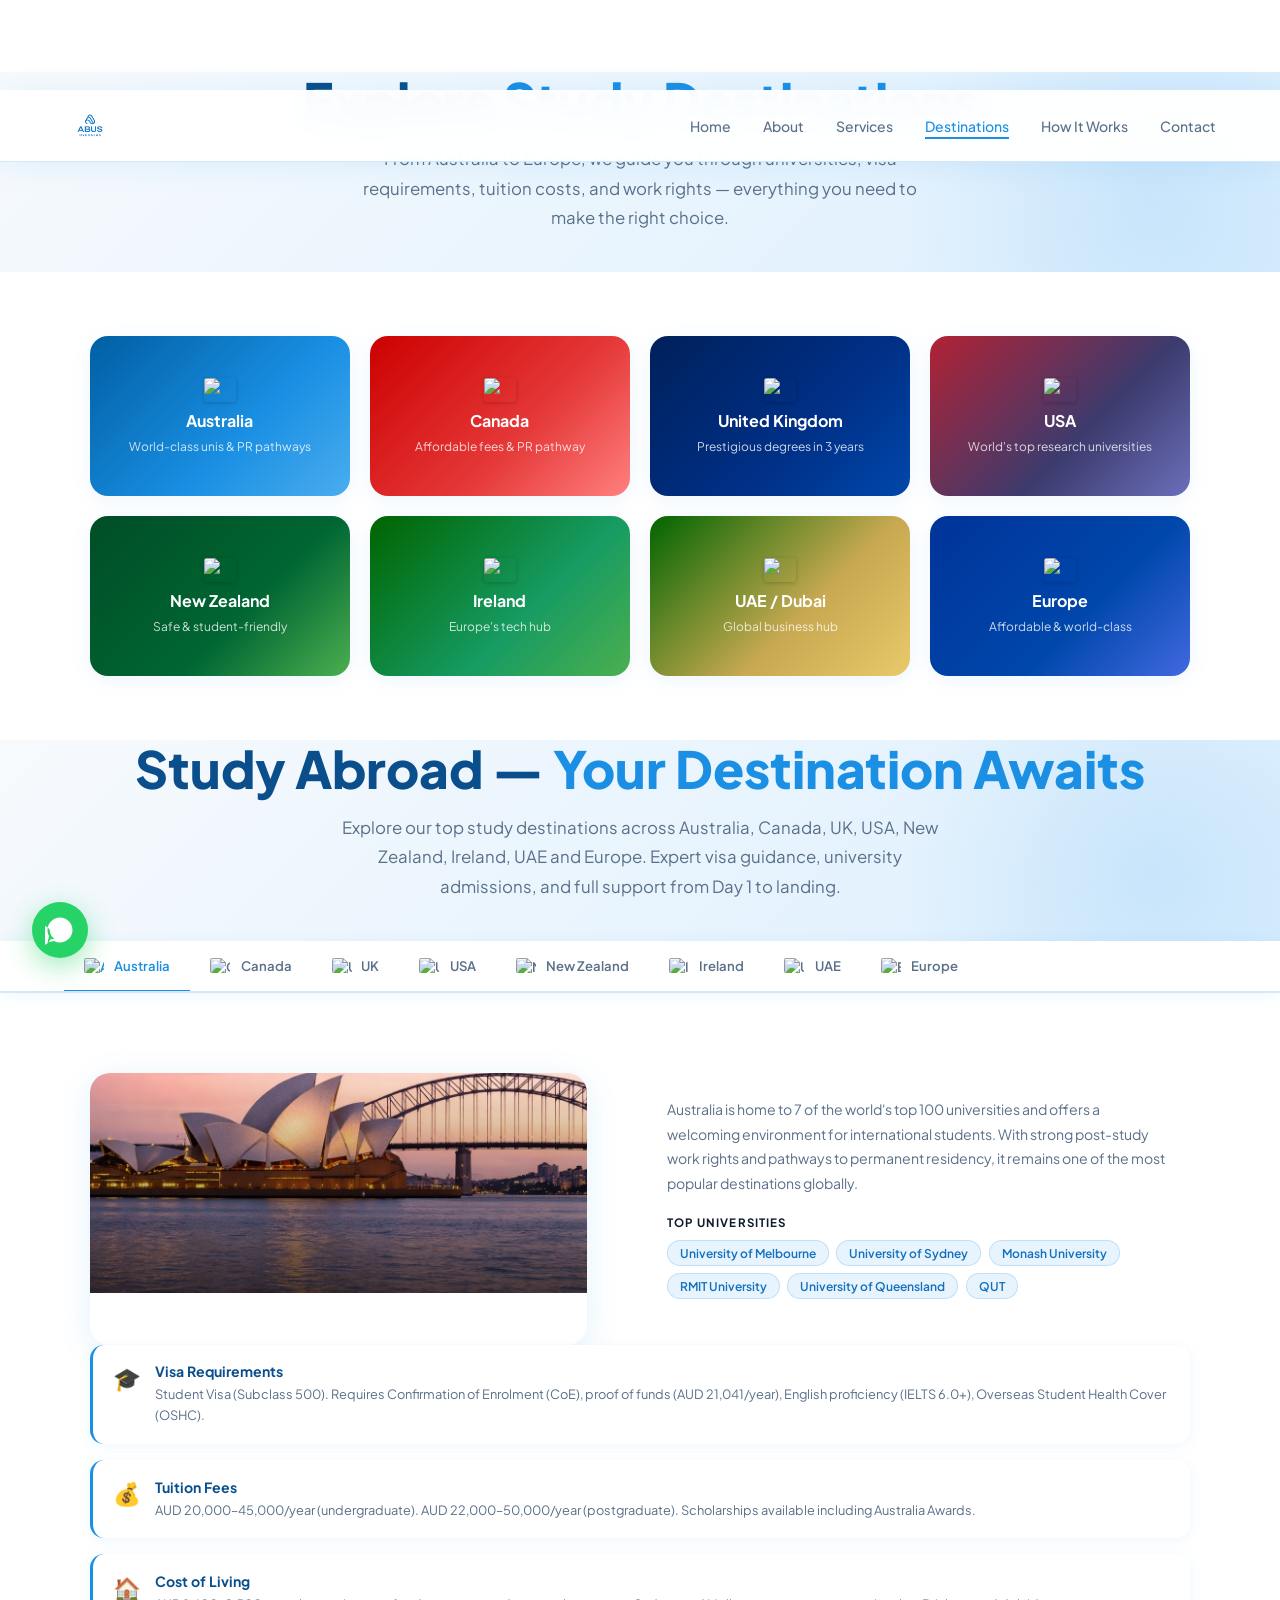
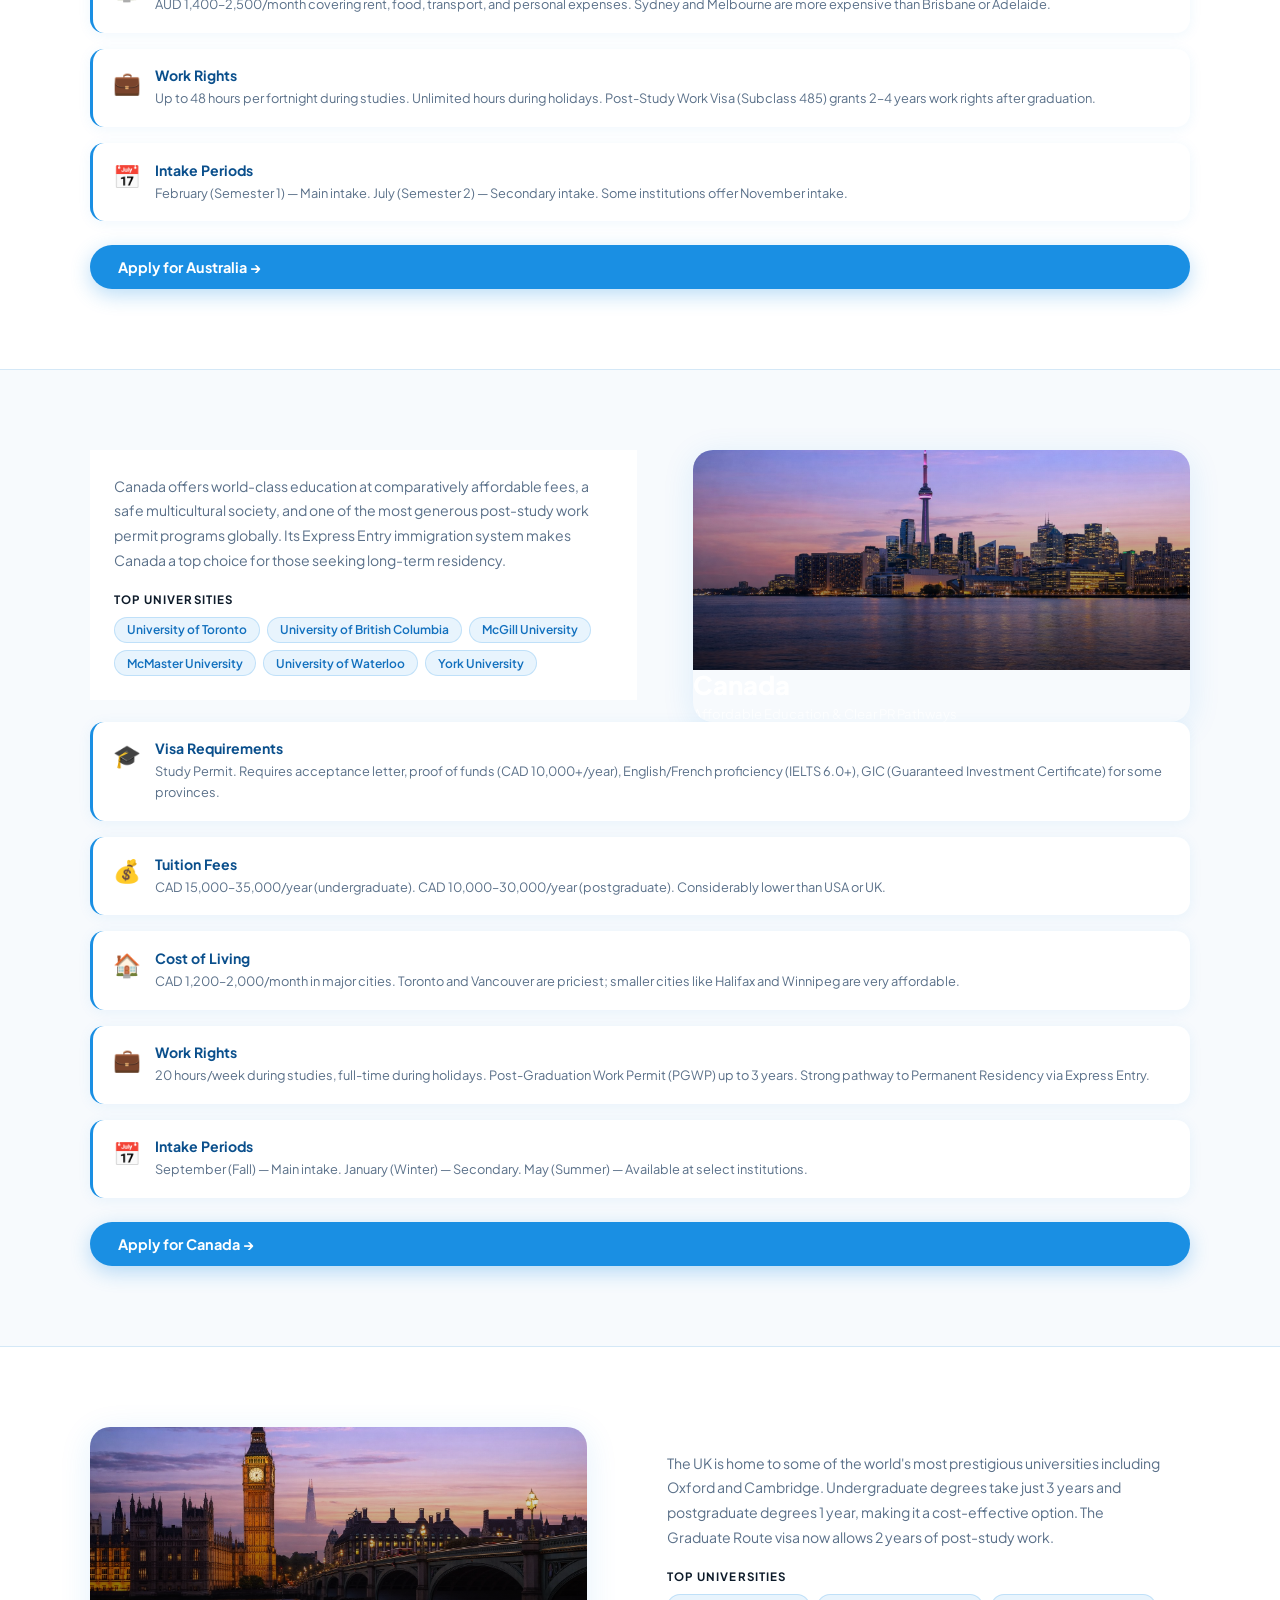
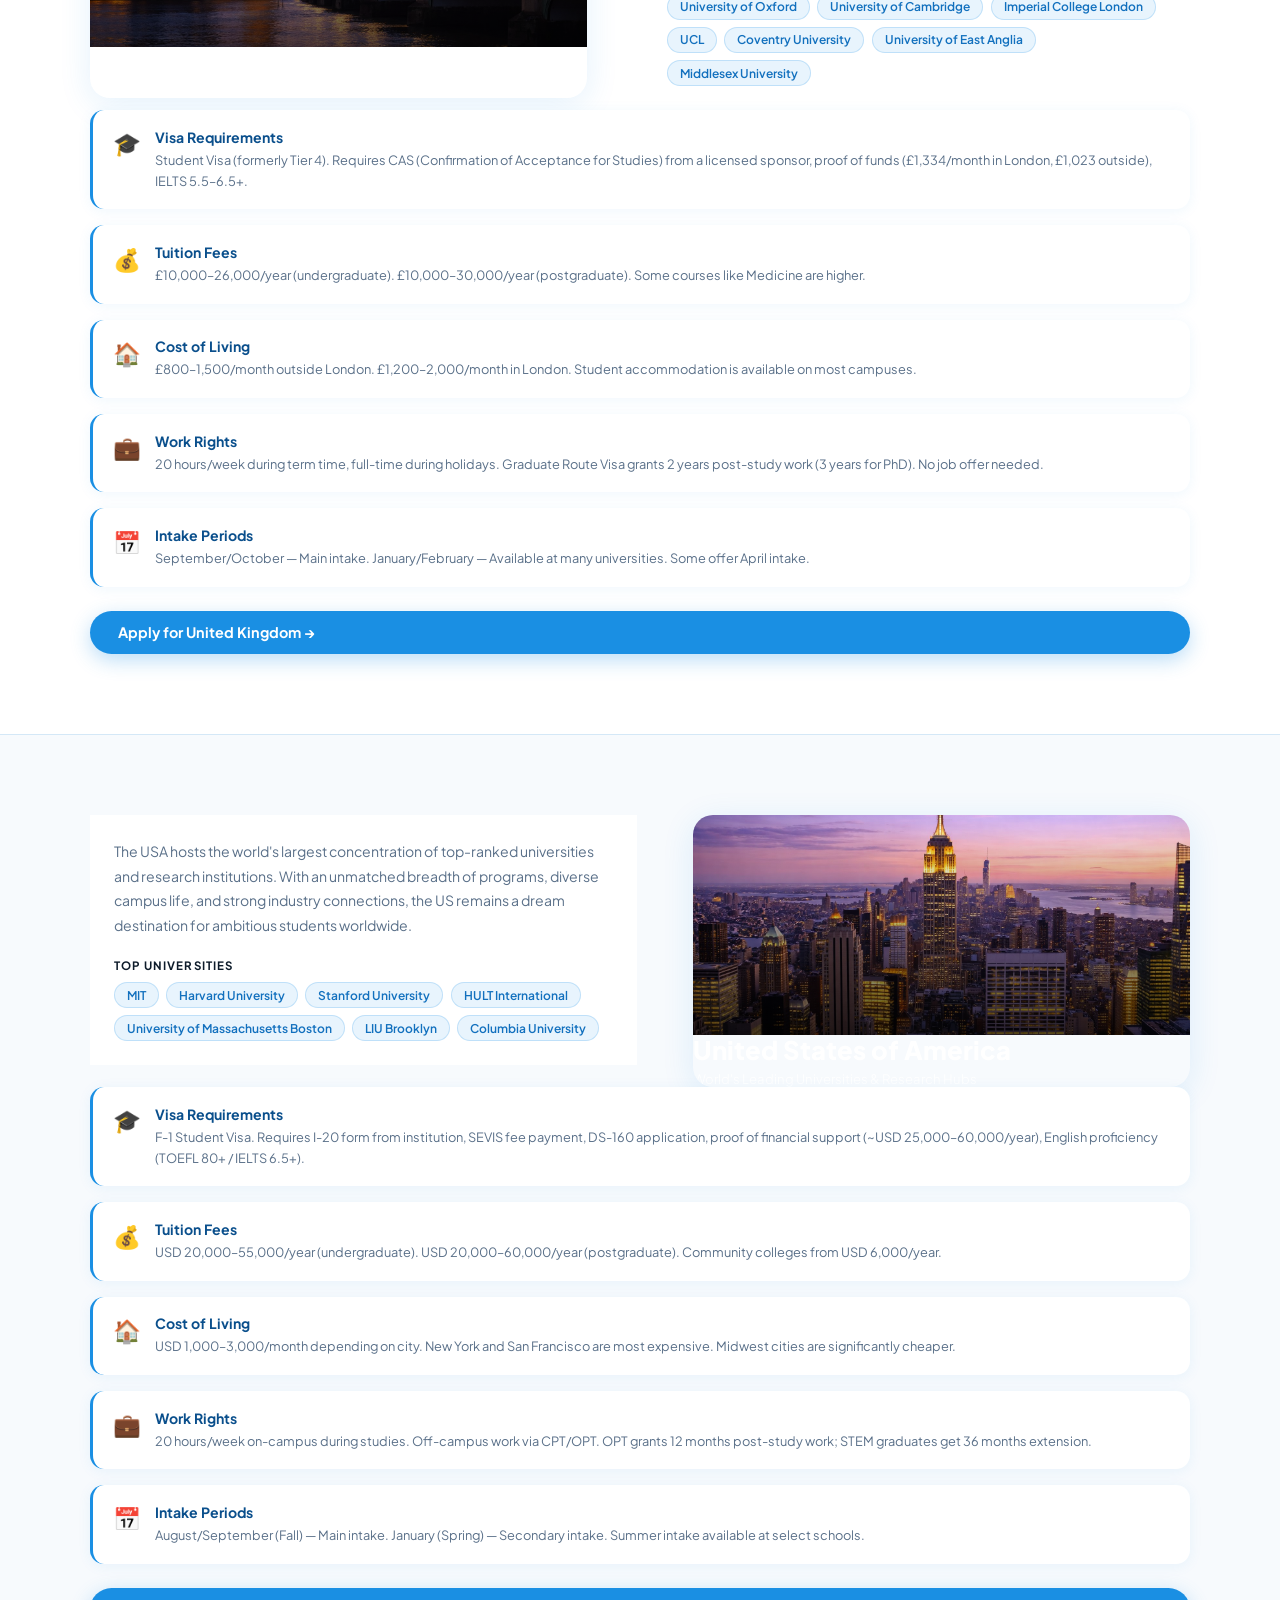
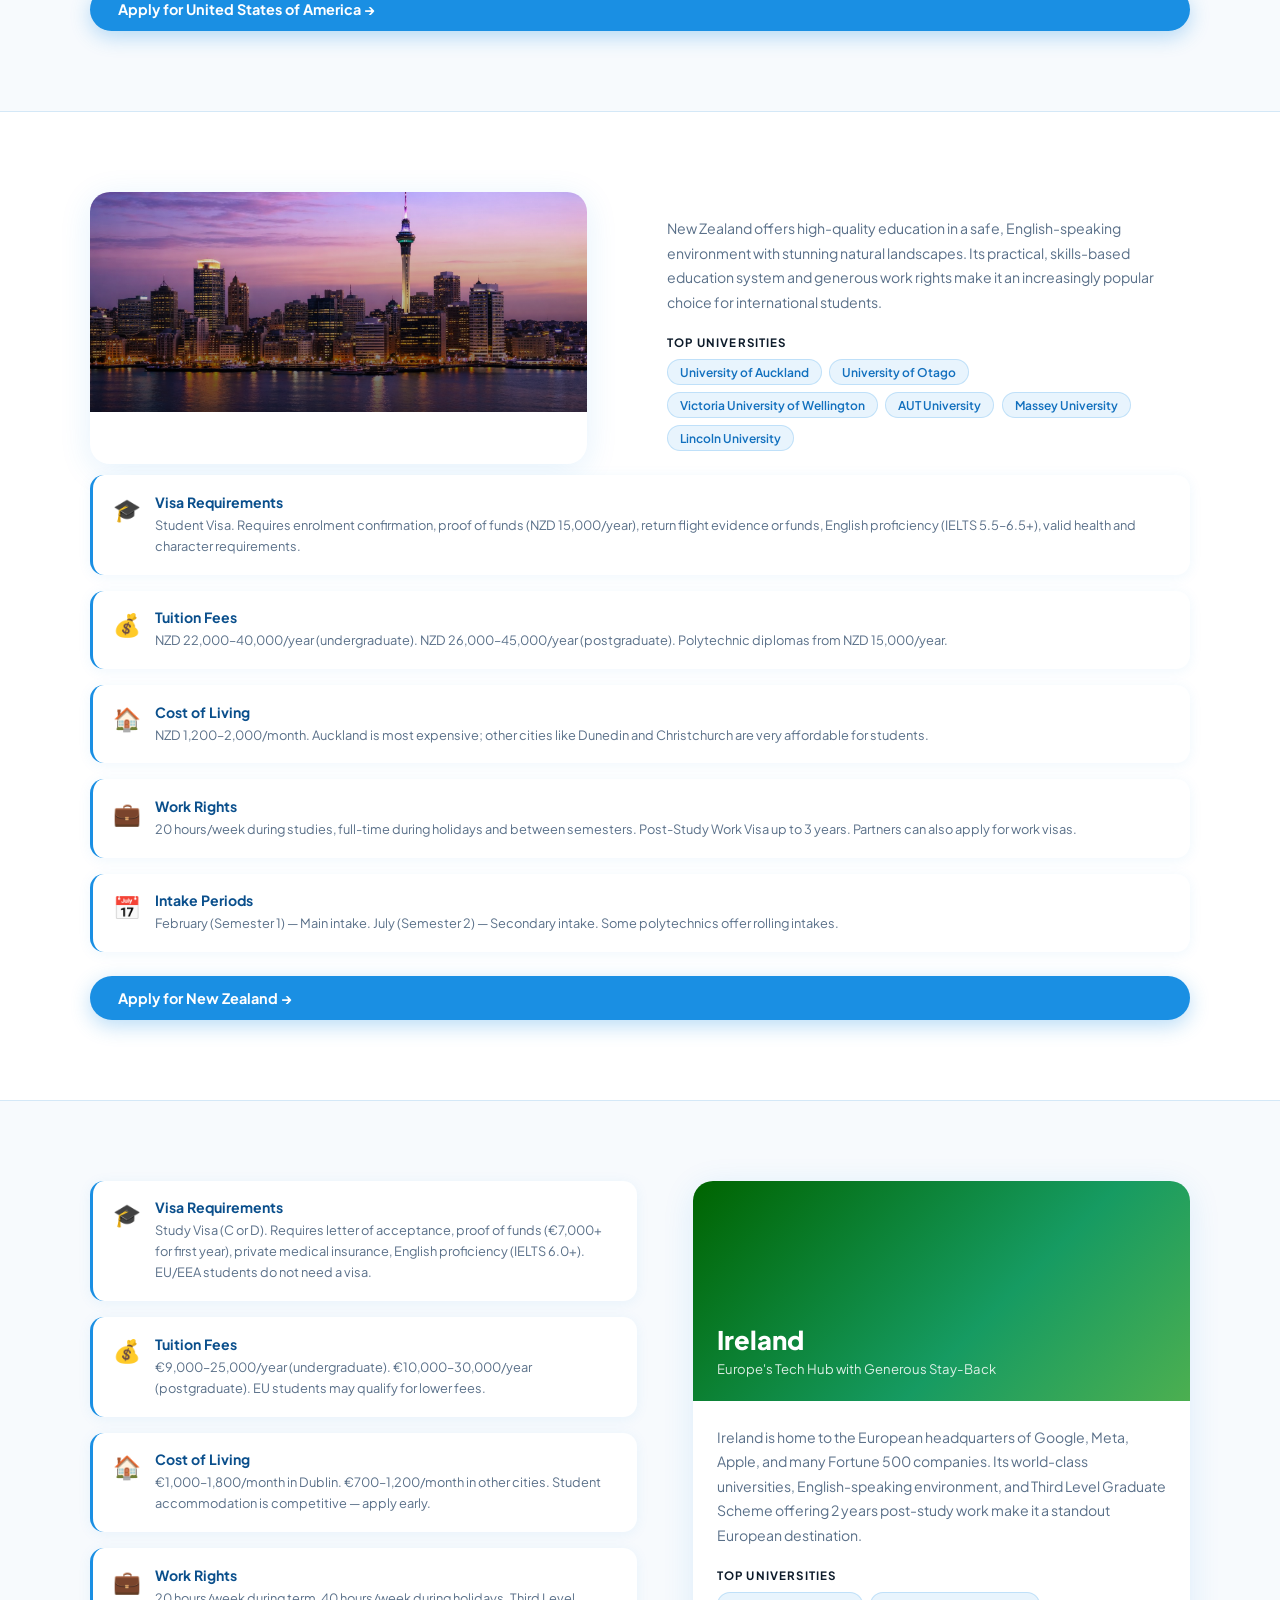
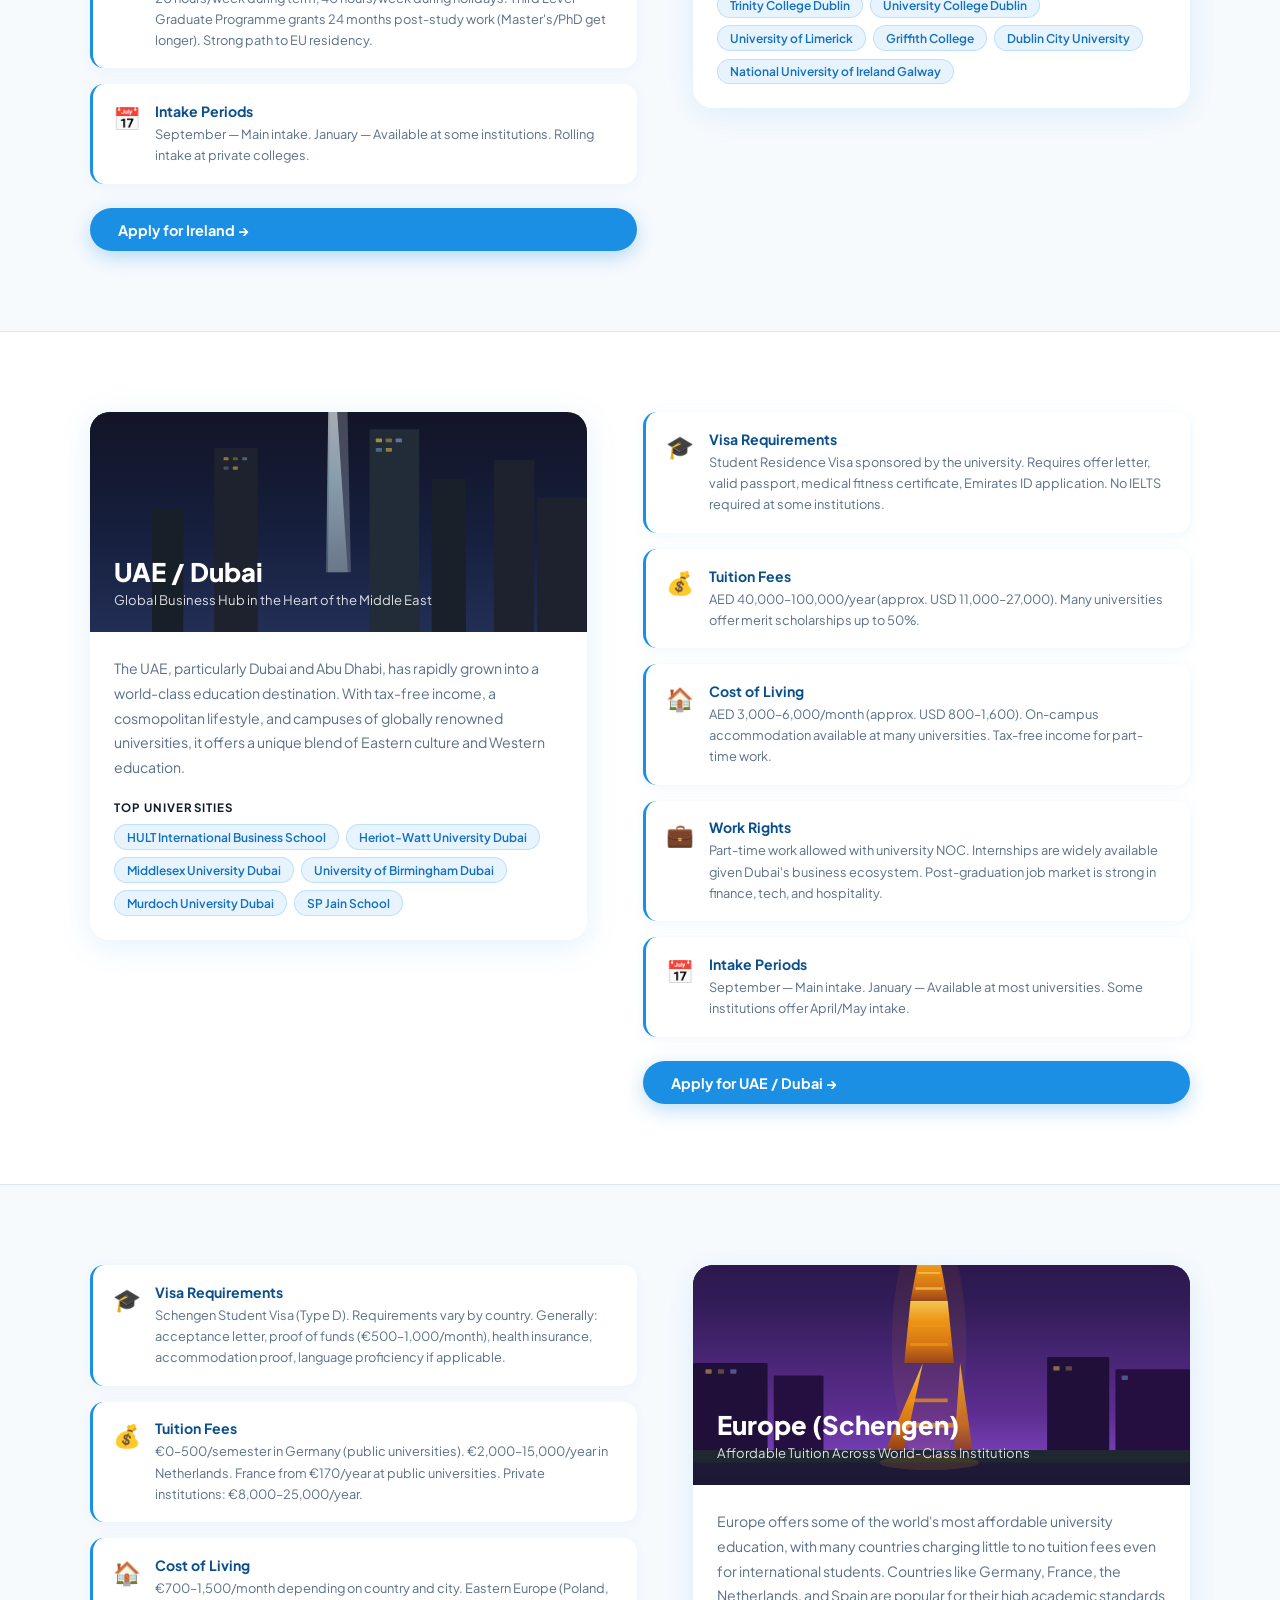
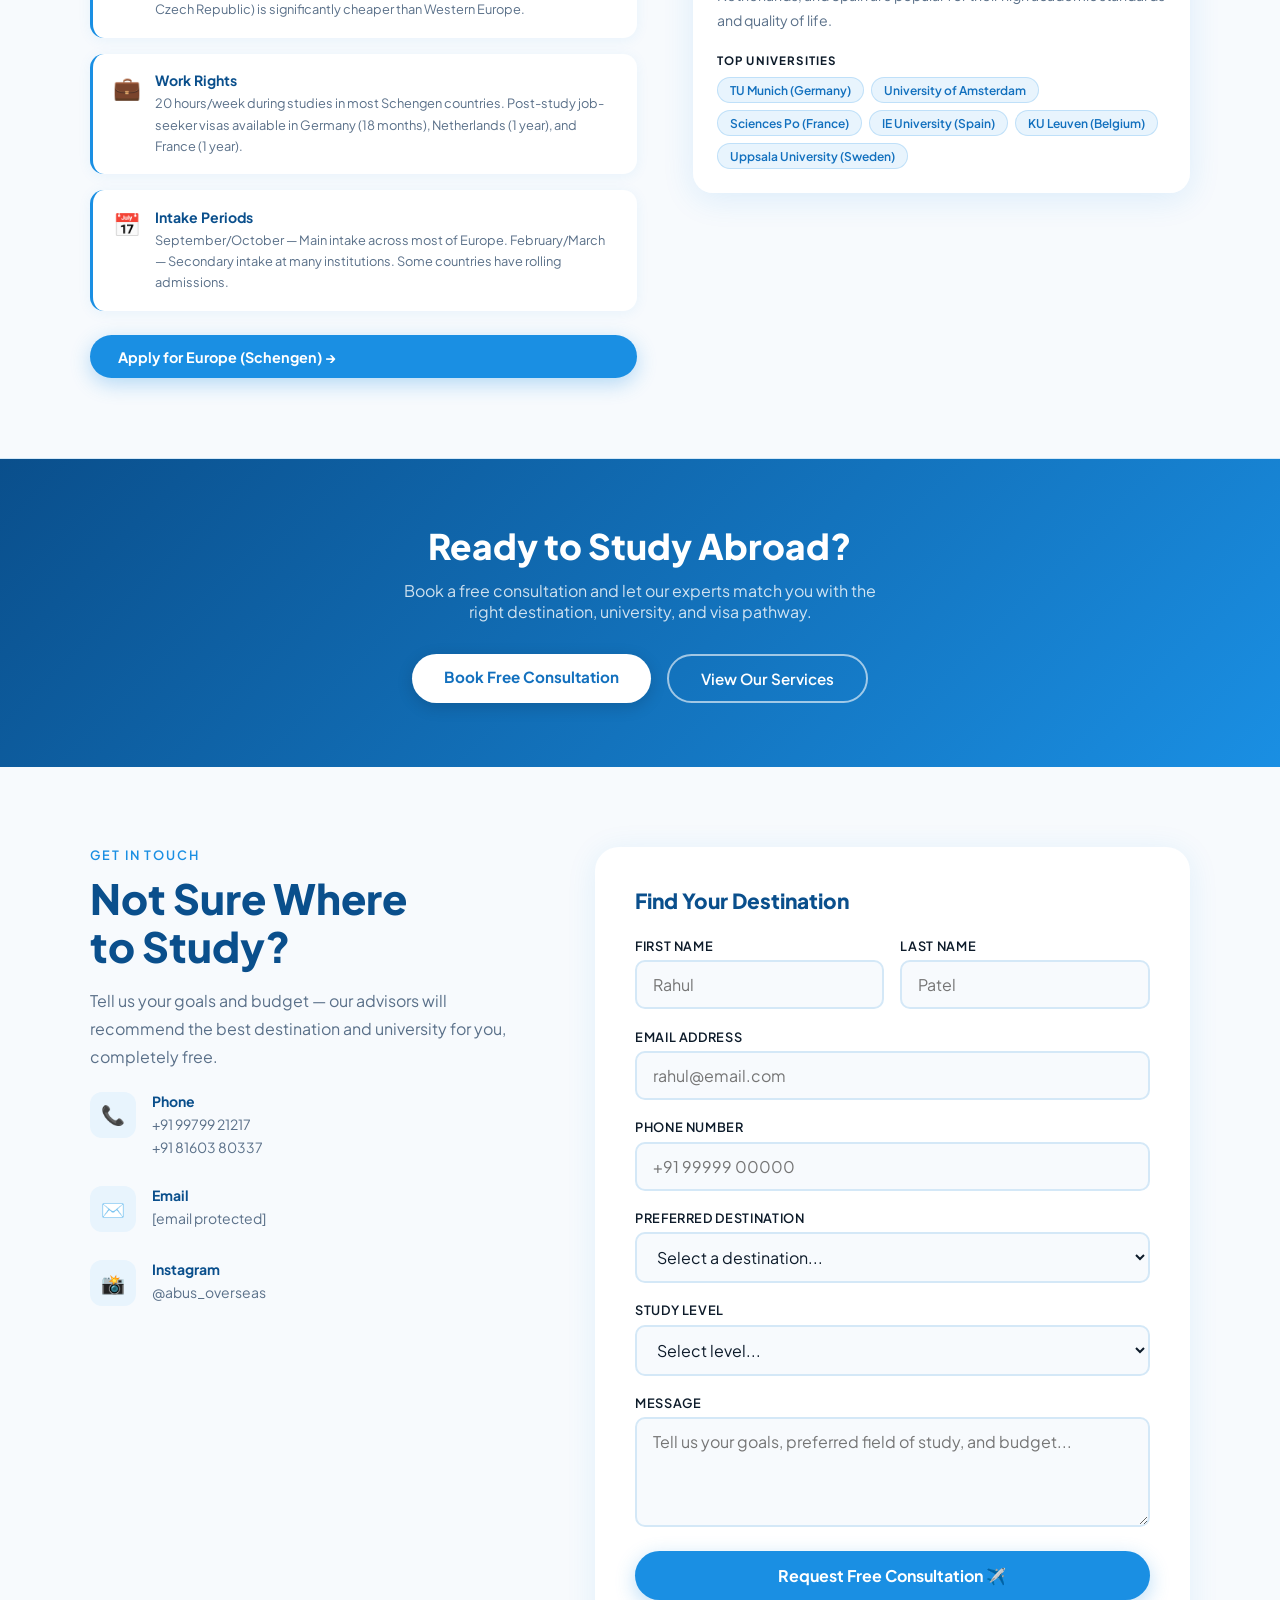
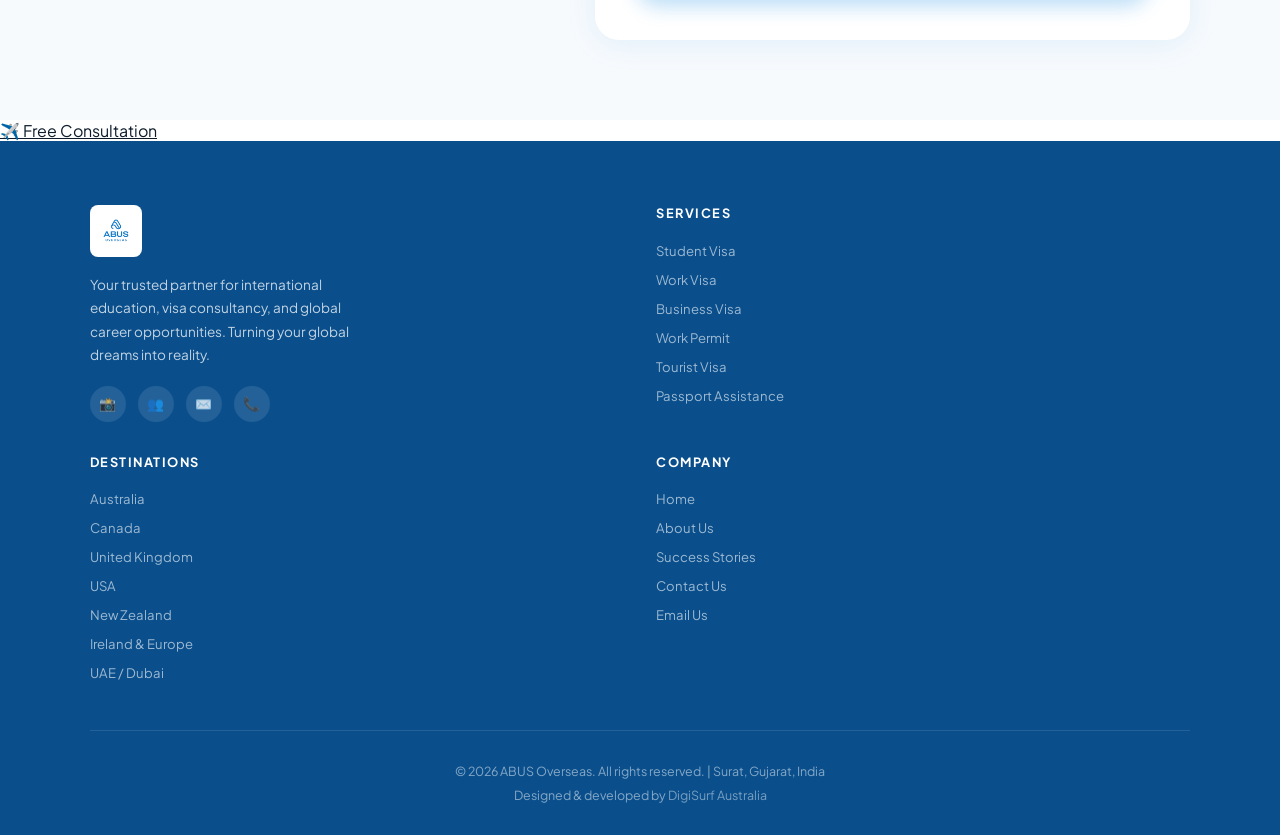
==== destinations.html @ 4cfb6c1b "commit" ====
<!DOCTYPE html>
<html lang="en">
<head>
<meta charset="UTF-8">
<meta name="viewport" content="width=device-width, initial-scale=1.0">
<title>Study Abroad Destinations – Australia, Canada, UK, USA & More | ABUS Overseas</title>
<!-- ── SEO ── -->
<meta name="description" content="Explore top study destinations including Australia, Canada, UK, USA, New Zealand, Ireland, UAE and Europe. Get expert visa guidance, university listings, tuition costs and work rights info.">
<meta name="keywords" content="study in Australia, study in Canada, UK student visa, study in USA, study in New Zealand, study in Ireland, study in Dubai, study in Europe, overseas education India">
<meta name="author" content="ABUS Overseas">
<meta name="robots" content="index, follow">
<link rel="canonical" href="https://Raj-DigiSurf.github.io/abus-overseas/destinations.html">

<!-- Open Graph (Facebook / WhatsApp / LinkedIn) -->
<meta property="og:type" content="website">
<meta property="og:site_name" content="ABUS Overseas">
<meta property="og:title" content="Study Destinations – Australia, Canada, UK, USA & More | ABUS Overseas">
<meta property="og:description" content="Detailed guides for 8 top study destinations — visa requirements, universities, tuition fees, cost of living and work rights. Expert guidance from ABUS Overseas.">
<meta property="og:url" content="https://Raj-DigiSurf.github.io/abus-overseas/destinations.html">
<meta property="og:image" content="https://Raj-DigiSurf.github.io/abus-overseas/og-image.jpg">
<meta property="og:image:width" content="1200">
<meta property="og:image:height" content="630">

<!-- Twitter Card -->
<meta name="twitter:card" content="summary_large_image">
<meta name="twitter:title" content="Study Destinations – Australia, Canada, UK, USA & More | ABUS Overseas">
<meta name="twitter:description" content="Detailed guides for 8 top study destinations — visa requirements, universities, tuition fees, cost of living and work rights. Expert guidance from ABUS Overseas.">
<meta name="twitter:image" content="https://Raj-DigiSurf.github.io/abus-overseas/og-image.jpg">

<!-- Schema.org Structured Data -->
<script type="application/ld+json">
{
  "@context": "https://schema.org",
  "@type": "LocalBusiness",
  "name": "ABUS Overseas",
  "description": "Explore top study destinations including Australia, Canada, UK, USA, New Zealand, Ireland, UAE and Europe. Get expert visa guidance, university listings, tuition costs and work rights info.",
  "url": "https://Raj-DigiSurf.github.io/abus-overseas/",
  "logo": "https://Raj-DigiSurf.github.io/abus-overseas/ABUS.jpeg",
  "image": "https://Raj-DigiSurf.github.io/abus-overseas/og-image.jpg",
  "telephone": "+91-9979921217",
  "email": "overseasabus@gmail.com",
  "address": {
    "@type": "PostalAddress",
    "streetAddress": "201 Milestone Acropolis, Opp. ASO Palav, Ambika Niketan Road, Parlepoint",
    "addressLocality": "Surat",
    "addressRegion": "Gujarat",
    "postalCode": "395007",
    "addressCountry": "IN"
  },
  "geo": {
    "@type": "GeoCoordinates",
    "latitude": "21.1954",
    "longitude": "72.8280"
  },
  "openingHoursSpecification": {
    "@type": "OpeningHoursSpecification",
    "dayOfWeek": ["Monday","Tuesday","Wednesday","Thursday","Friday","Saturday"],
    "opens": "09:00",
    "closes": "19:00"
  },
  "sameAs": [
    "https://www.instagram.com/abus_overseas",
    "https://www.facebook.com/abusoverseas"
  ],
  "serviceArea": {
    "@type": "GeoCircle",
    "geoMidpoint": {
      "@type": "GeoCoordinates",
      "latitude": "21.1954",
      "longitude": "72.8280"
    },
    "geoRadius": "50000"
  },
  "hasOfferCatalog": {
    "@type": "OfferCatalog",
    "name": "Visa & Consultancy Services",
    "itemListElement": [
      {"@type":"Offer","itemOffered":{"@type":"Service","name":"Student Visa Consultancy"}},
      {"@type":"Offer","itemOffered":{"@type":"Service","name":"Work Visa Consultancy"}},
      {"@type":"Offer","itemOffered":{"@type":"Service","name":"University Admissions Assistance"}},
      {"@type":"Offer","itemOffered":{"@type":"Service","name":"IELTS Coaching"}},
      {"@type":"Offer","itemOffered":{"@type":"Service","name":"Indian Passport Assistance"}}
    ]
  }
}
</script>

  <link rel="preconnect" href="https://fonts.googleapis.com">
  <link href="https://fonts.googleapis.com/css2?family=Plus+Jakarta+Sans:ital,wght@0,400;0,500;0,600;0,700;0,800;1,400&display=swap" rel="stylesheet">
  <link rel="stylesheet" href="styles.css">
<style>
.hamburger{display:none}.nav-cta{display:none}.nav-logo img{height:52px}.footer-top{grid-template-columns:1fr 1fr;gap:2rem}}
footer{padding:3rem 5% 2rem}.footer-bottom{flex-direction:column;text-align:center}}
}

/* ── PAGE STYLES ── */
/* ── ANCHOR SCROLL OFFSET ── */
.cs{scroll-margin-top:calc(var(--nav-h) + 52px)}
@media(max-width:768px){.
  .}

.
.
.
.

.
.
.
.
.

@media(max-width:960px){.}
@media(max-width:768px){.
  .}
@media(max-width:480px){.
  .}

/* ── PAGE STYLES ── */
/* ── FLOAT CTA ── */

/* NAV */

/* MOBILE MENU */

/* PAGE HERO */
.ph{padding:calc(var(--nav-h)+4rem) 7% 4rem;background:linear-gradient(135deg,var(--off-white),#dceffe);position:relative;overflow:hidden;text-align:center}
.ph::before{content:'';position:absolute;top:-120px;right:-120px;width:500px;height:500px;border-radius:50%;background:radial-gradient(circle,rgba(26,143,227,.12),transparent 70%);pointer-events:none}
.bc{display:inline-flex;align-items:center;gap:.5rem;font-size:.8rem;color:var(--muted);margin-bottom:1rem}
.bc a{color:var(--blue);text-decoration:none}
.ph h1{font-size:clamp(2rem,4.5vw,3.2rem);font-weight:800;color:var(--blue-deep);line-height:1.1;margin-bottom:1rem}
.ph h1 em{font-style:normal;color:var(--blue)}
.ph p{font-size:1.05rem;color:var(--muted);line-height:1.75;max-width:600px;margin:0 auto 2.5rem}

/* COUNTRY GRID OVERVIEW */
.overview{padding:4rem 7%;background:var(--white)}
.cgrid{display:grid;grid-template-columns:repeat(4,1fr);gap:1.25rem}
.cgcard{border-radius:18px;overflow:hidden;text-decoration:none;transition:transform .25s,box-shadow .25s;box-shadow:0 4px 20px rgba(26,143,227,.08)}
.cgcard:hover{transform:translateY(-5px);box-shadow:0 14px 36px rgba(26,143,227,.18)}
.cgcard-hero{height:160px;display:flex;flex-direction:column;align-items:center;justify-content:center;gap:.5rem}
.cgcard-flag{font-size:2.8rem}
.cgcard h3{font-size:1rem;font-weight:700;color:#fff}
.cgcard p{font-size:.75rem;color:rgba(255,255,255,.8);text-align:center;padding:0 .5rem}

/* STICKY TABS */
.stw{background:#fff;border-bottom:2px solid var(--border);position:sticky;top:var(--nav-h);z-index:100;box-shadow:0 2px 16px rgba(26,143,227,.07)}
.stb{display:flex;overflow-x:auto;padding:0 5%;scrollbar-width:none;-ms-overflow-style:none;max-width:1400px;margin:0 auto}
.stb::-webkit-scrollbar{display:none}
.tab{padding:1rem 1.25rem;font-size:.82rem;font-weight:600;color:var(--muted);text-decoration:none;white-space:nowrap;border-bottom:3px solid transparent;transition:all .2s;display:flex;align-items:center;gap:.4rem;margin-bottom:-2px}
.tab:hover{color:var(--blue)}
.tab.active{color:var(--blue);border-bottom-color:var(--blue)}

/* COUNTRY SECTIONS */
.cs{padding:5rem 7%;border-bottom:1px solid var(--border)}
.cs:last-of-type{border-bottom:none}
.ci{max-width:1100px;margin:0 auto;display:grid;grid-template-columns:1fr 1.1fr;gap:3.5rem;align-items:start}
.ci.rev{direction:rtl}
.ci.rev>*{direction:ltr}

/* Country Card */
.ccard{border-radius:20px;overflow:hidden;box-shadow:0 6px 32px rgba(26,143,227,.12)}
.ccard-hero{height:220px;position:relative;display:flex;align-items:flex-end;padding:1.5rem}
.ccard-hero img{position:absolute;top:0;left:0;width:100%;height:100%;object-fit:cover;z-index:0}
.ccard-hero>*:not(img){position:relative;z-index:1}
.ccard-flag{font-size:4rem;position:absolute;top:1.25rem;right:1.25rem;filter:drop-shadow(0 2px 8px rgba(0,0,0,.2))}
.ccard-overlay h2{font-size:1.6rem;font-weight:800;color:#fff;line-height:1.2}
.ccard-overlay .ccard-tag{font-size:.82rem;color:rgba(255,255,255,.85);margin-top:.25rem}
.ccard-body{background:#fff;padding:1.5rem}
.ccard-body p{font-size:.88rem;color:var(--muted);line-height:1.75;margin-bottom:1.25rem}
.clabel{font-size:.72rem;font-weight:700;text-transform:uppercase;letter-spacing:.1em;color:var(--text);margin-bottom:.6rem}
.utags{display:flex;flex-wrap:wrap;gap:.45rem}
.utag{background:var(--blue-light);color:var(--blue-dark);border:1px solid rgba(26,143,227,.2);padding:.28rem .75rem;border-radius:100px;font-size:.75rem;font-weight:600}

/* Detail Cards */
.cdetails{display:flex;flex-direction:column;gap:1rem}
.dcard{background:#fff;border-radius:14px;padding:1.1rem 1.25rem;box-shadow:0 2px 14px rgba(26,143,227,.07);display:flex;align-items:flex-start;gap:.9rem;border-left:3px solid var(--blue);transition:transform .2s}
.dcard:hover{transform:translateX(4px)}
.dcard-icon{font-size:1.4rem;flex-shrink:0;margin-top:.1rem}
.dcard-text h4{font-size:.88rem;font-weight:700;color:var(--blue-deep);margin-bottom:.25rem}
.dcard-text p{font-size:.8rem;color:var(--muted);line-height:1.65}
.btn-p{display:inline-block;background:var(--blue);color:#fff;padding:.8rem 1.75rem;border-radius:100px;font-weight:700;font-size:.9rem;text-decoration:none;box-shadow:0 6px 20px rgba(26,143,227,.3);transition:background .2s,transform .15s,box-shadow .2s;margin-top:.5rem}
.btn-p:hover{background:var(--blue-dark);transform:translateY(-2px);box-shadow:0 10px 28px rgba(26,143,227,.4)}

/* CTA STRIP */
.cta-strip{background:linear-gradient(135deg,var(--blue-deep),var(--blue));padding:4rem 7%;text-align:center}
.cta-strip h2{font-size:clamp(1.6rem,3vw,2.2rem);font-weight:800;color:#fff;margin-bottom:.75rem}
.cta-strip p{font-size:1rem;color:rgba(255,255,255,.8);margin-bottom:2rem;max-width:500px;margin-left:auto;margin-right:auto}
.cta-btns{display:flex;gap:1rem;justify-content:center;flex-wrap:wrap}
.bw{background:#fff;color:var(--blue-dark);padding:.8rem 2rem;border-radius:100px;font-weight:700;font-size:.95rem;text-decoration:none;box-shadow:0 4px 16px rgba(0,0,0,.15);transition:all .2s}
.bw:hover{transform:translateY(-2px);box-shadow:0 8px 24px rgba(0,0,0,.2)}
.bwo{background:transparent;color:#fff;padding:.8rem 2rem;border-radius:100px;font-weight:600;font-size:.95rem;text-decoration:none;border:2px solid rgba(255,255,255,.6);transition:all .2s}
.bwo:hover{background:rgba(255,255,255,.15);border-color:#fff}

/* CONTACT FORM */
#contact{padding:5rem 7%;background:var(--off-white)}
.cfl{max-width:1100px;margin:0 auto;display:grid;grid-template-columns:1fr 1.4fr;gap:5rem;align-items:start}
.slbl{font-size:.8rem;font-weight:600;text-transform:uppercase;letter-spacing:.15em;color:var(--blue);margin-bottom:.75rem}
.stitle{font-size:clamp(1.8rem,3.5vw,2.6rem);font-weight:800;color:var(--blue-deep);line-height:1.15;margin-bottom:1rem}
.sdesc{font-size:1rem;color:var(--muted);line-height:1.75}
.cd-item{display:flex;align-items:flex-start;gap:1rem;margin-bottom:1.75rem}
.cd-icon{width:46px;height:46px;background:var(--blue-light);border-radius:12px;display:flex;align-items:center;justify-content:center;font-size:1.2rem;flex-shrink:0}
.cd-item h4{font-size:.875rem;font-weight:700;color:var(--blue-deep);margin-bottom:.2rem}
.cd-item p,.cd-item a{font-size:.875rem;color:var(--muted);line-height:1.55;text-decoration:none}
.cd-item a:hover{color:var(--blue)}
.cf{background:#fff;border-radius:24px;padding:2.5rem;box-shadow:0 4px 30px rgba(26,143,227,.1)}
.cf h3{font-size:1.3rem;font-weight:800;color:var(--blue-deep);margin-bottom:1.5rem}
.fr{display:grid;grid-template-columns:1fr 1fr;gap:1rem}
/* FOOTER */

/* REVEAL */

/* RESPONSIVE */
@media(max-width:960px){.cgrid{grid-template-columns:repeat(2,1fr)}
  .ci{grid-template-columns:1fr;gap:2rem}
  .ci.rev{direction:ltr}
  .ci.rev>*{direction:ltr}
  .cfl{grid-template-columns:1fr;gap:2.5rem}
  .ft{grid-template-columns:1fr 1fr;gap:2rem}
  .stb{padding:0 3%}
}
@media(max-width:640px){.nl img{height:38px}
  .ph{padding:calc(var(--nav-h)+2rem) 5% 2.5rem}
  .ph h1{font-size:1.75rem}
  .ph p{font-size:.9rem}
  .overview{padding:3rem 5%}
  .cgrid{grid-template-columns:repeat(2,1fr);gap:.85rem}
  .cgcard-hero{height:130px}
  .cgcard-flag{font-size:2.2rem}
  .cgcard h3{font-size:.88rem}
  .cgcard p{display:none}
  .cs{padding:3rem 5%}
  .ccard-hero{height:180px}
  .ccard-overlay h2{font-size:1.3rem}
  .tab{padding:.85rem .9rem;font-size:.74rem}
  .btn-p{width:100%;text-align:center;padding:.85rem 1rem}
  .cta-btns{flex-direction:column;align-items:center}
  .bw,.bwo{width:100%;max-width:300px;text-align:center}
  #contact{padding:3rem 5%}
  .cf{padding:1.5rem 1.1rem}
  .fr{grid-template-columns:1fr}
  .ft{grid-template-columns:1fr;gap:1.75rem}
  .fb p{max-width:100%}
  .fbot{flex-direction:column;gap:.6rem;text-align:center;font-size:.75rem}
  .fcta{bottom:1.2rem;right:1.2rem;padding:.65rem 1rem;font-size:.78rem}
}
@media(max-width:380px){.cgrid{grid-template-columns:repeat(2,1fr)}
  .ph h1{font-size:1.5rem}
}

@media(max-width:960px){.hb{display:flex}
  .cgrid{grid-template-columns:repeat(2,1fr)}
  .ci{grid-template-columns:1fr;gap:2rem}
  .ci.rev{direction:ltr}
  .ci.rev>*{direction:ltr}
  .cfl{grid-template-columns:1fr;gap:2.5rem}
  .stb{padding:0 3%}
}
@media(max-width:640px){.nl img{height:38px}
  .ph{padding:calc(var(--nav-h)+2rem) 5% 2.5rem}
  .ph h1{font-size:1.75rem}
  .ph p{font-size:.9rem}
  .overview{padding:3rem 5%}
  .cgrid{grid-template-columns:repeat(2,1fr);gap:.85rem}
  .cgcard-hero{height:130px}
  .cgcard-flag{display:flex;align-items:center;justify-content:center}
  .cgcard h3{font-size:.88rem}
  .cgcard p{display:none}
  .cs{padding:3rem 5%}
  .ccard-hero{height:200px}
  .ccard-overlay h2{font-size:1.3rem}
  .tab{padding:.85rem .9rem;font-size:.74rem}
  .btn-p{width:100%;text-align:center;padding:.85rem 1rem}
  .cta-btns{flex-direction:column;align-items:center}
  .bw,.bwo{width:100%;max-width:300px;text-align:center}
  #contact{padding:3rem 5%}
  .cf{padding:1.5rem 1.1rem}
  .fr{grid-template-columns:1fr}
  .fb p{max-width:100%}
  .fbot{flex-direction:column;gap:.6rem;text-align:center;font-size:.75rem}
  .fcta{bottom:1.2rem;right:1.2rem;padding:.65rem 1rem;font-size:.78rem}
}
@media(max-width:380px){.cgrid{grid-template-columns:repeat(2,1fr)}
  .ph h1{font-size:1.5rem}
}
</style>

</head>
<body>
<div id="site-header" style="height:var(--nav-h,72px)"></div>

<div class="ph">
  <h1>Explore <em>Study Destinations</em></h1>
  <p>From Australia to Europe, we guide you through universities, visa requirements, tuition costs, and work rights — everything you need to make the right choice.</p>
</div>

<!-- COUNTRY OVERVIEW GRID -->
<div class="overview">
  <div class="cgrid">
    <a class="cgcard" href="#australia"><div class="cgcard-hero" style="background:linear-gradient(135deg,#005fa3,#1A8FE3 60%,#4AADEF)"><div class="cgcard-flag"><img src="https://flagcdn.com/h32/au.png" width="32" height="24" alt="Australia flag" loading="lazy" style="border-radius:3px;box-shadow:0 1px 4px rgba(0,0,0,.2)"></div><h3>Australia</h3><p>World-class unis & PR pathways</p></div></a>
    <a class="cgcard" href="#canada"><div class="cgcard-hero" style="background:linear-gradient(135deg,#cc0000,#e63939 60%,#ff8080)"><div class="cgcard-flag"><img src="https://flagcdn.com/h32/ca.png" width="32" height="24" alt="Canada flag" loading="lazy" style="border-radius:3px;box-shadow:0 1px 4px rgba(0,0,0,.2)"></div><h3>Canada</h3><p>Affordable fees & PR pathway</p></div></a>
    <a class="cgcard" href="#uk"><div class="cgcard-hero" style="background:linear-gradient(135deg,#00205b,#003087 60%,#0047ab)"><div class="cgcard-flag"><img src="https://flagcdn.com/h32/gb.png" width="32" height="24" alt="United Kingdom flag" loading="lazy" style="border-radius:3px;box-shadow:0 1px 4px rgba(0,0,0,.2)"></div><h3>United Kingdom</h3><p>Prestigious degrees in 3 years</p></div></a>
    <a class="cgcard" href="#usa"><div class="cgcard-hero" style="background:linear-gradient(135deg,#b22234,#3c3b6e 60%,#6b6fba)"><div class="cgcard-flag"><img src="https://flagcdn.com/h32/us.png" width="32" height="24" alt="USA flag" loading="lazy" style="border-radius:3px;box-shadow:0 1px 4px rgba(0,0,0,.2)"></div><h3>USA</h3><p>World's top research universities</p></div></a>
    <a class="cgcard" href="#newzealand"><div class="cgcard-hero" style="background:linear-gradient(135deg,#004d25,#006633 60%,#4CAF50)"><div class="cgcard-flag"><img src="https://flagcdn.com/h32/nz.png" width="32" height="24" alt="New Zealand flag" loading="lazy" style="border-radius:3px;box-shadow:0 1px 4px rgba(0,0,0,.2)"></div><h3>New Zealand</h3><p>Safe & student-friendly</p></div></a>
    <a class="cgcard" href="#ireland"><div class="cgcard-hero" style="background:linear-gradient(135deg,#006400,#169b62 60%,#4CAF50)"><div class="cgcard-flag"><img src="https://flagcdn.com/h32/ie.png" width="32" height="24" alt="Ireland flag" loading="lazy" style="border-radius:3px;box-shadow:0 1px 4px rgba(0,0,0,.2)"></div><h3>Ireland</h3><p>Europe's tech hub</p></div></a>
    <a class="cgcard" href="#uae"><div class="cgcard-hero" style="background:linear-gradient(135deg,#006400,#c8a951 60%,#e8c96a)"><div class="cgcard-flag"><img src="https://flagcdn.com/h32/ae.png" width="32" height="24" alt="UAE flag" loading="lazy" style="border-radius:3px;box-shadow:0 1px 4px rgba(0,0,0,.2)"></div><h3>UAE / Dubai</h3><p>Global business hub</p></div></a>
    <a class="cgcard" href="#europe"><div class="cgcard-hero" style="background:linear-gradient(135deg,#003399,#0047ab 60%,#4169e1)"><div class="cgcard-flag"><img src="https://flagcdn.com/h32/eu.png" width="32" height="24" alt="Europe flag" loading="lazy" style="border-radius:3px;box-shadow:0 1px 4px rgba(0,0,0,.2)"></div><h3>Europe</h3><p>Affordable & world-class</p></div></a>
  </div>
</div>

<!-- STICKY TABS -->
<div class="ph">
  <h1>Study Abroad — <em>Your Destination Awaits</em></h1>
  <p>Explore our top study destinations across Australia, Canada, UK, USA, New Zealand, Ireland, UAE and Europe. Expert visa guidance, university admissions, and full support from Day 1 to landing.</p>
</div>
<div class="stw">
  <div class="stb">
    <a class="tab active" href="#australia"><img src="https://flagcdn.com/h20/au.png" width="20" height="15" alt="Australia" style="border-radius:2px;margin-right:4px;vertical-align:middle"> Australia</a>
    <a class="tab" href="#canada"><img src="https://flagcdn.com/h20/ca.png" width="20" height="15" alt="Canada" style="border-radius:2px;margin-right:4px;vertical-align:middle"> Canada</a>
    <a class="tab" href="#uk"><img src="https://flagcdn.com/h20/gb.png" width="20" height="15" alt="United Kingdom" loading="lazy" style="border-radius:2px;vertical-align:middle;margin-right:3px"> UK</a>
    <a class="tab" href="#usa"><img src="https://flagcdn.com/h20/us.png" width="20" height="15" alt="USA" style="border-radius:2px;margin-right:4px;vertical-align:middle"> USA</a>
    <a class="tab" href="#newzealand"><img src="https://flagcdn.com/h20/nz.png" width="20" height="15" alt="New Zealand" style="border-radius:2px;margin-right:4px;vertical-align:middle"> New Zealand</a>
    <a class="tab" href="#ireland"><img src="https://flagcdn.com/h20/ie.png" width="20" height="15" alt="Ireland" style="border-radius:2px;margin-right:4px;vertical-align:middle"> Ireland</a>
    <a class="tab" href="#uae"><img src="https://flagcdn.com/h20/ae.png" width="20" height="15" alt="UAE" style="border-radius:2px;margin-right:4px;vertical-align:middle"> UAE</a>
    <a class="tab" href="#europe"><img src="https://flagcdn.com/h20/eu.png" width="20" height="15" alt="Europe" style="border-radius:2px;margin-right:4px;vertical-align:middle"> Europe</a>
  </div>
</div>


<section class="cs" id="australia" style="background:var(--white)">
  <div class="ci">
    <div class="ccard">
      <div class="ccard-hero" style="position:relative;overflow:hidden">
        <img loading="lazy" src="[data-uri]" alt="Sydney Opera House, Australia" style="position:absolute;inset:0;width:100%;height:100%;object-fit:cover;display:block">
        <div style="position:absolute;inset:0;background:linear-gradient(to top,rgba(0,0,0,.65) 0%,rgba(0,0,0,.2) 60%,transparent 100%)"></div>
        <div class="ccard-flag"><img src="https://flagcdn.com/h32/au.png" width="32" height="24" alt="Australia flag" loading="lazy" style="border-radius:3px;box-shadow:0 1px 4px rgba(0,0,0,.2)"></div>
        
      </div>
        <div class="ccard-overlay">
          <h2>Australia</h2>
          <p class="ccard-tag">World-Class Education & Vibrant Lifestyle</p>
        </div>
      </div>
      <div class="ccard-body">
        <p>Australia is home to 7 of the world's top 100 universities and offers a welcoming environment for international students. With strong post-study work rights and pathways to permanent residency, it remains one of the most popular destinations globally.</p>
        <div class="clabel">Top Universities</div>
        <div class="utags"><span class="utag">University of Melbourne</span><span class="utag">University of Sydney</span><span class="utag">Monash University</span><span class="utag">RMIT University</span><span class="utag">University of Queensland</span><span class="utag">QUT</span></div>
      </div>
    </div>
    <div class="cdetails">
      <div class="dcard">
        <div class="dcard-icon">🎓</div>
        <div class="dcard-text">
          <h4>Visa Requirements</h4>
          <p>Student Visa (Subclass 500). Requires Confirmation of Enrolment (CoE), proof of funds (AUD 21,041/year), English proficiency (IELTS 6.0+), Overseas Student Health Cover (OSHC).</p>
        </div>
      </div>
      <div class="dcard">
        <div class="dcard-icon">💰</div>
        <div class="dcard-text">
          <h4>Tuition Fees</h4>
          <p>AUD 20,000–45,000/year (undergraduate). AUD 22,000–50,000/year (postgraduate). Scholarships available including Australia Awards.</p>
        </div>
      </div>
      <div class="dcard">
        <div class="dcard-icon">🏠</div>
        <div class="dcard-text">
          <h4>Cost of Living</h4>
          <p>AUD 1,400–2,500/month covering rent, food, transport, and personal expenses. Sydney and Melbourne are more expensive than Brisbane or Adelaide.</p>
        </div>
      </div>
      <div class="dcard">
        <div class="dcard-icon">💼</div>
        <div class="dcard-text">
          <h4>Work Rights</h4>
          <p>Up to 48 hours per fortnight during studies. Unlimited hours during holidays. Post-Study Work Visa (Subclass 485) grants 2–4 years work rights after graduation.</p>
        </div>
      </div>
      <div class="dcard">
        <div class="dcard-icon">📅</div>
        <div class="dcard-text">
          <h4>Intake Periods</h4>
          <p>February (Semester 1) — Main intake. July (Semester 2) — Secondary intake. Some institutions offer November intake.</p>
        </div>
      </div>
      <a href="index.html#contact" class="btn-p">Apply for Australia →</a>
    </div>
  </div>
</section>
<section class="cs" id="canada" style="background:var(--off-white)">
  <div class="ci rev">
    <div class="ccard">
      <div class="ccard-hero" style="position:relative;overflow:hidden">
        <img loading="lazy" src="[data-uri]" alt="Toronto skyline, Canada" style="position:absolute;inset:0;width:100%;height:100%;object-fit:cover;display:block">
        <div style="position:absolute;inset:0;background:linear-gradient(to top,rgba(0,0,0,.65) 0%,rgba(0,0,0,.2) 60%,transparent 100%)"></div>
        <div class="ccard-flag"><img src="https://flagcdn.com/h32/ca.png" width="32" height="24" alt="Canada flag" loading="lazy" style="border-radius:3px;box-shadow:0 1px 4px rgba(0,0,0,.2)"></div>
        
      </div>
        <div class="ccard-overlay">
          <h2>Canada</h2>
          <p class="ccard-tag">Affordable Education & Clear PR Pathways</p>
        </div>
      </div>
      <div class="ccard-body">
        <p>Canada offers world-class education at comparatively affordable fees, a safe multicultural society, and one of the most generous post-study work permit programs globally. Its Express Entry immigration system makes Canada a top choice for those seeking long-term residency.</p>
        <div class="clabel">Top Universities</div>
        <div class="utags"><span class="utag">University of Toronto</span><span class="utag">University of British Columbia</span><span class="utag">McGill University</span><span class="utag">McMaster University</span><span class="utag">University of Waterloo</span><span class="utag">York University</span></div>
      </div>
    </div>
    <div class="cdetails">
      <div class="dcard">
        <div class="dcard-icon">🎓</div>
        <div class="dcard-text">
          <h4>Visa Requirements</h4>
          <p>Study Permit. Requires acceptance letter, proof of funds (CAD 10,000+/year), English/French proficiency (IELTS 6.0+), GIC (Guaranteed Investment Certificate) for some provinces.</p>
        </div>
      </div>
      <div class="dcard">
        <div class="dcard-icon">💰</div>
        <div class="dcard-text">
          <h4>Tuition Fees</h4>
          <p>CAD 15,000–35,000/year (undergraduate). CAD 10,000–30,000/year (postgraduate). Considerably lower than USA or UK.</p>
        </div>
      </div>
      <div class="dcard">
        <div class="dcard-icon">🏠</div>
        <div class="dcard-text">
          <h4>Cost of Living</h4>
          <p>CAD 1,200–2,000/month in major cities. Toronto and Vancouver are priciest; smaller cities like Halifax and Winnipeg are very affordable.</p>
        </div>
      </div>
      <div class="dcard">
        <div class="dcard-icon">💼</div>
        <div class="dcard-text">
          <h4>Work Rights</h4>
          <p>20 hours/week during studies, full-time during holidays. Post-Graduation Work Permit (PGWP) up to 3 years. Strong pathway to Permanent Residency via Express Entry.</p>
        </div>
      </div>
      <div class="dcard">
        <div class="dcard-icon">📅</div>
        <div class="dcard-text">
          <h4>Intake Periods</h4>
          <p>September (Fall) — Main intake. January (Winter) — Secondary. May (Summer) — Available at select institutions.</p>
        </div>
      </div>
      <a href="index.html#contact" class="btn-p">Apply for Canada →</a>
    </div>
  </div>
</section>
<section class="cs" id="uk" style="background:var(--white)">
  <div class="ci">
    <div class="ccard">
      <div class="ccard-hero" style="position:relative;overflow:hidden">
        <img loading="lazy" src="[data-uri]" alt="Big Ben and Westminster, London UK" style="position:absolute;inset:0;width:100%;height:100%;object-fit:cover;display:block">
        <div style="position:absolute;inset:0;background:linear-gradient(to top,rgba(0,0,0,.65) 0%,rgba(0,0,0,.2) 60%,transparent 100%)"></div>
        <div class="ccard-flag"><img src="https://flagcdn.com/h32/gb.png" width="32" height="24" alt="United Kingdom flag" loading="lazy" style="border-radius:3px;box-shadow:0 1px 4px rgba(0,0,0,.2)"></div>
        
      </div>
        <div class="ccard-overlay">
          <h2>United Kingdom</h2>
          <p class="ccard-tag">Prestigious Degrees in Less Time</p>
        </div>
      </div>
      <div class="ccard-body">
        <p>The UK is home to some of the world's most prestigious universities including Oxford and Cambridge. Undergraduate degrees take just 3 years and postgraduate degrees 1 year, making it a cost-effective option. The Graduate Route visa now allows 2 years of post-study work.</p>
        <div class="clabel">Top Universities</div>
        <div class="utags"><span class="utag">University of Oxford</span><span class="utag">University of Cambridge</span><span class="utag">Imperial College London</span><span class="utag">UCL</span><span class="utag">Coventry University</span><span class="utag">University of East Anglia</span><span class="utag">Middlesex University</span></div>
      </div>
    </div>
    <div class="cdetails">
      <div class="dcard">
        <div class="dcard-icon">🎓</div>
        <div class="dcard-text">
          <h4>Visa Requirements</h4>
          <p>Student Visa (formerly Tier 4). Requires CAS (Confirmation of Acceptance for Studies) from a licensed sponsor, proof of funds (£1,334/month in London, £1,023 outside), IELTS 5.5–6.5+.</p>
        </div>
      </div>
      <div class="dcard">
        <div class="dcard-icon">💰</div>
        <div class="dcard-text">
          <h4>Tuition Fees</h4>
          <p>£10,000–26,000/year (undergraduate). £10,000–30,000/year (postgraduate). Some courses like Medicine are higher.</p>
        </div>
      </div>
      <div class="dcard">
        <div class="dcard-icon">🏠</div>
        <div class="dcard-text">
          <h4>Cost of Living</h4>
          <p>£800–1,500/month outside London. £1,200–2,000/month in London. Student accommodation is available on most campuses.</p>
        </div>
      </div>
      <div class="dcard">
        <div class="dcard-icon">💼</div>
        <div class="dcard-text">
          <h4>Work Rights</h4>
          <p>20 hours/week during term time, full-time during holidays. Graduate Route Visa grants 2 years post-study work (3 years for PhD). No job offer needed.</p>
        </div>
      </div>
      <div class="dcard">
        <div class="dcard-icon">📅</div>
        <div class="dcard-text">
          <h4>Intake Periods</h4>
          <p>September/October — Main intake. January/February — Available at many universities. Some offer April intake.</p>
        </div>
      </div>
      <a href="index.html#contact" class="btn-p">Apply for United Kingdom →</a>
    </div>
  </div>
</section>
<section class="cs" id="usa" style="background:var(--off-white)">
  <div class="ci rev">
    <div class="ccard">
      <div class="ccard-hero" style="position:relative;overflow:hidden">
        <img loading="lazy" src="[data-uri]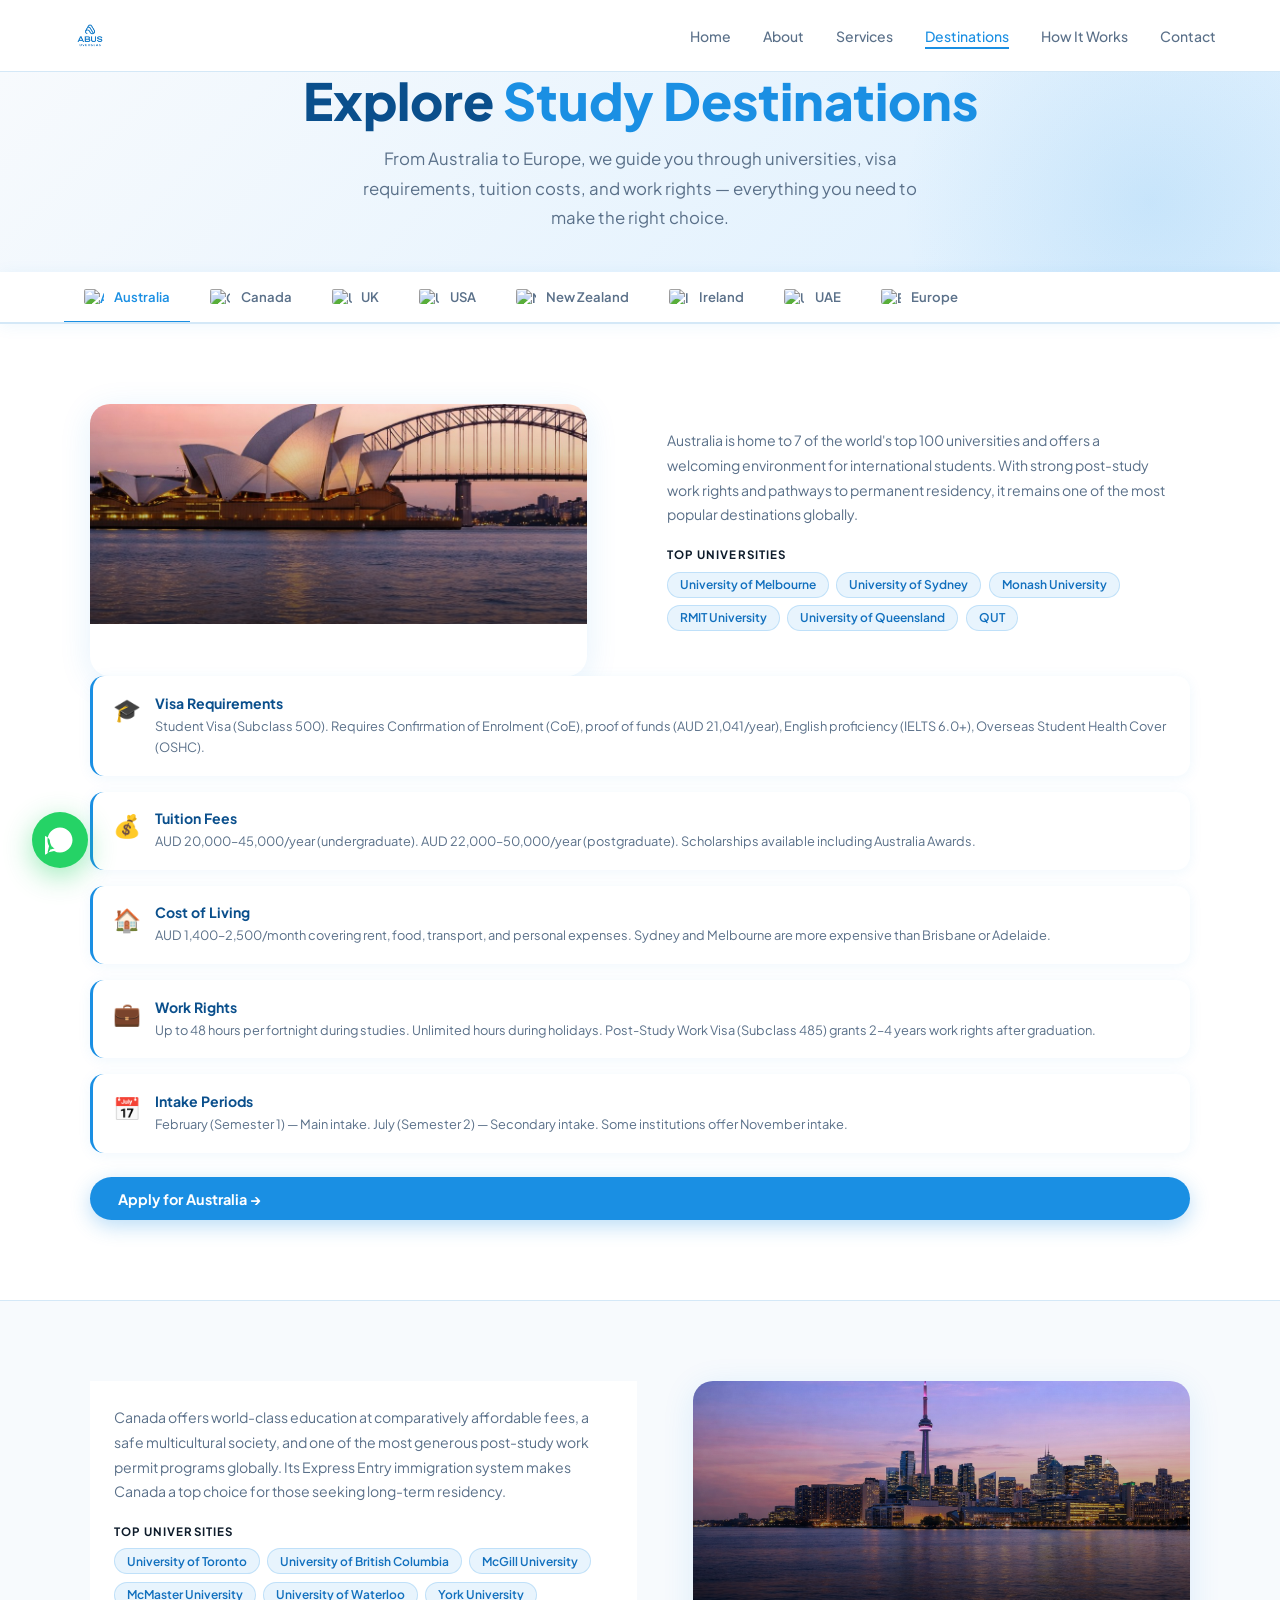
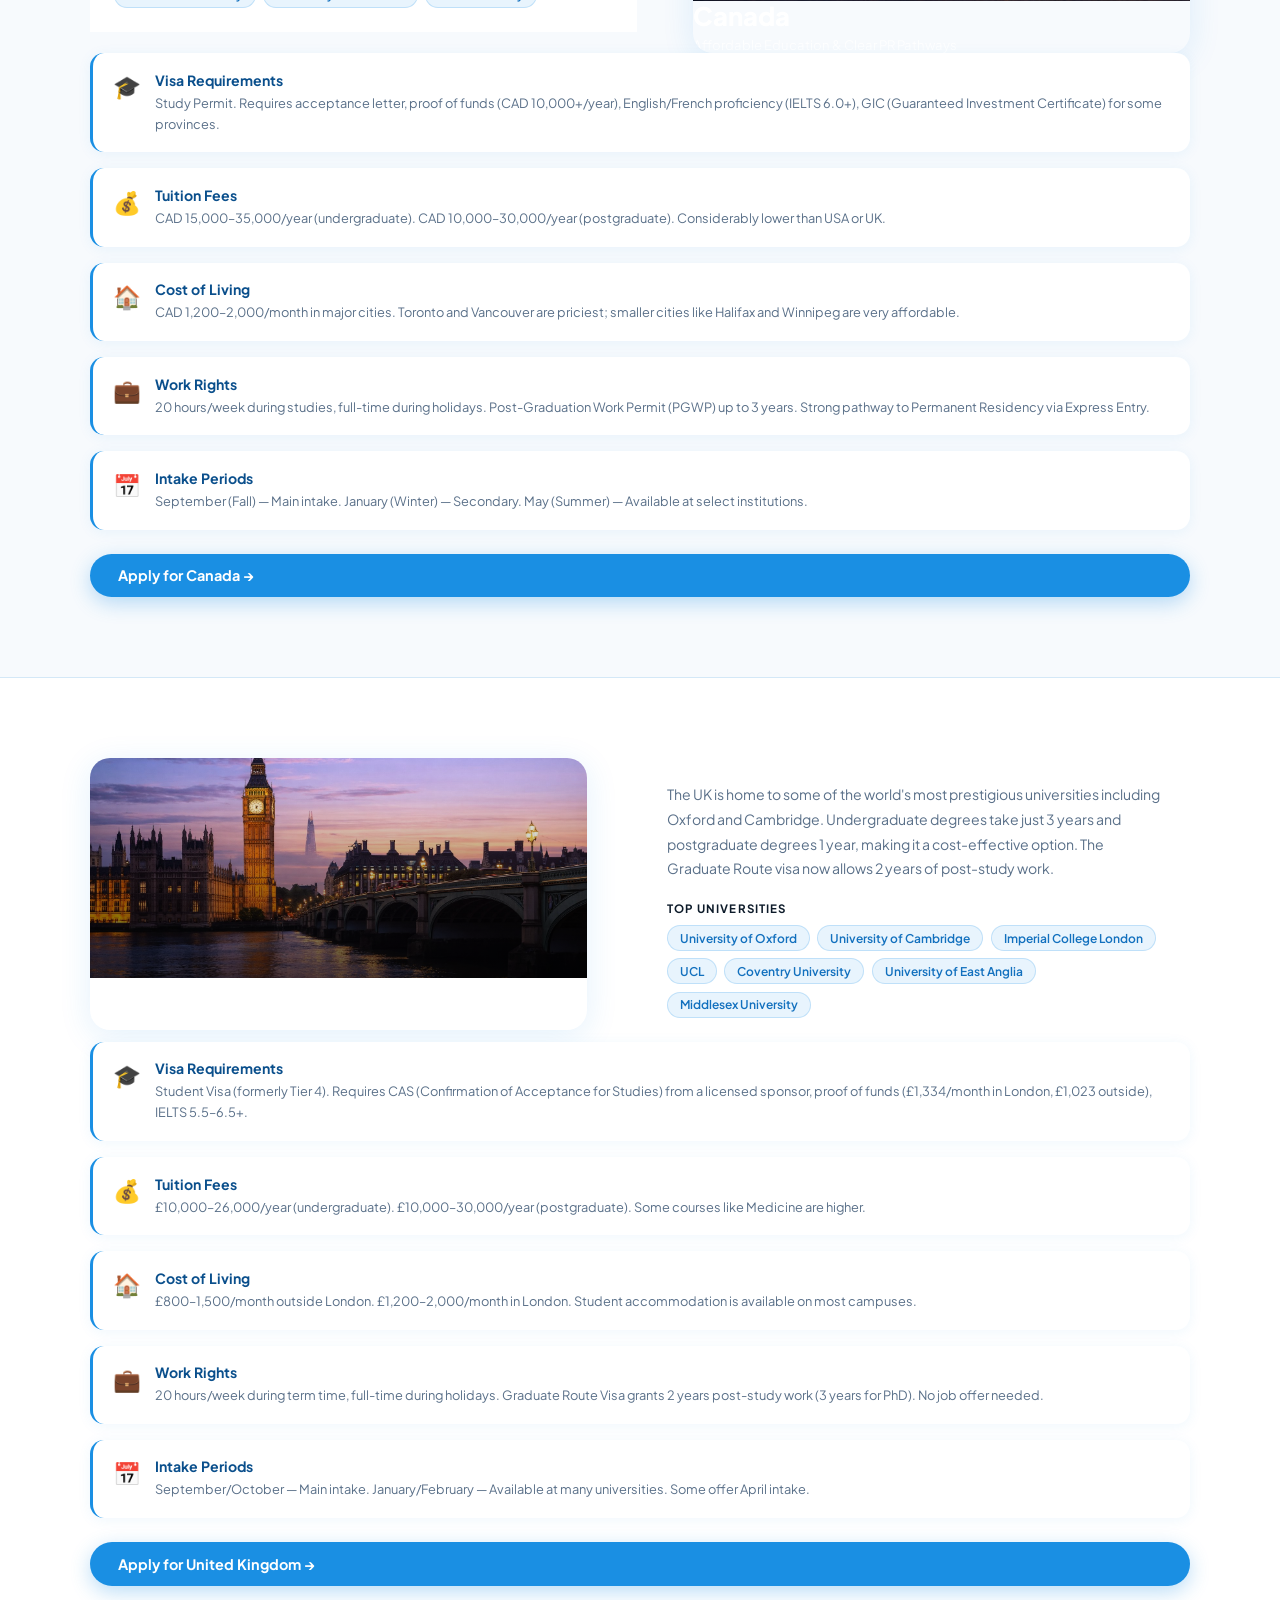
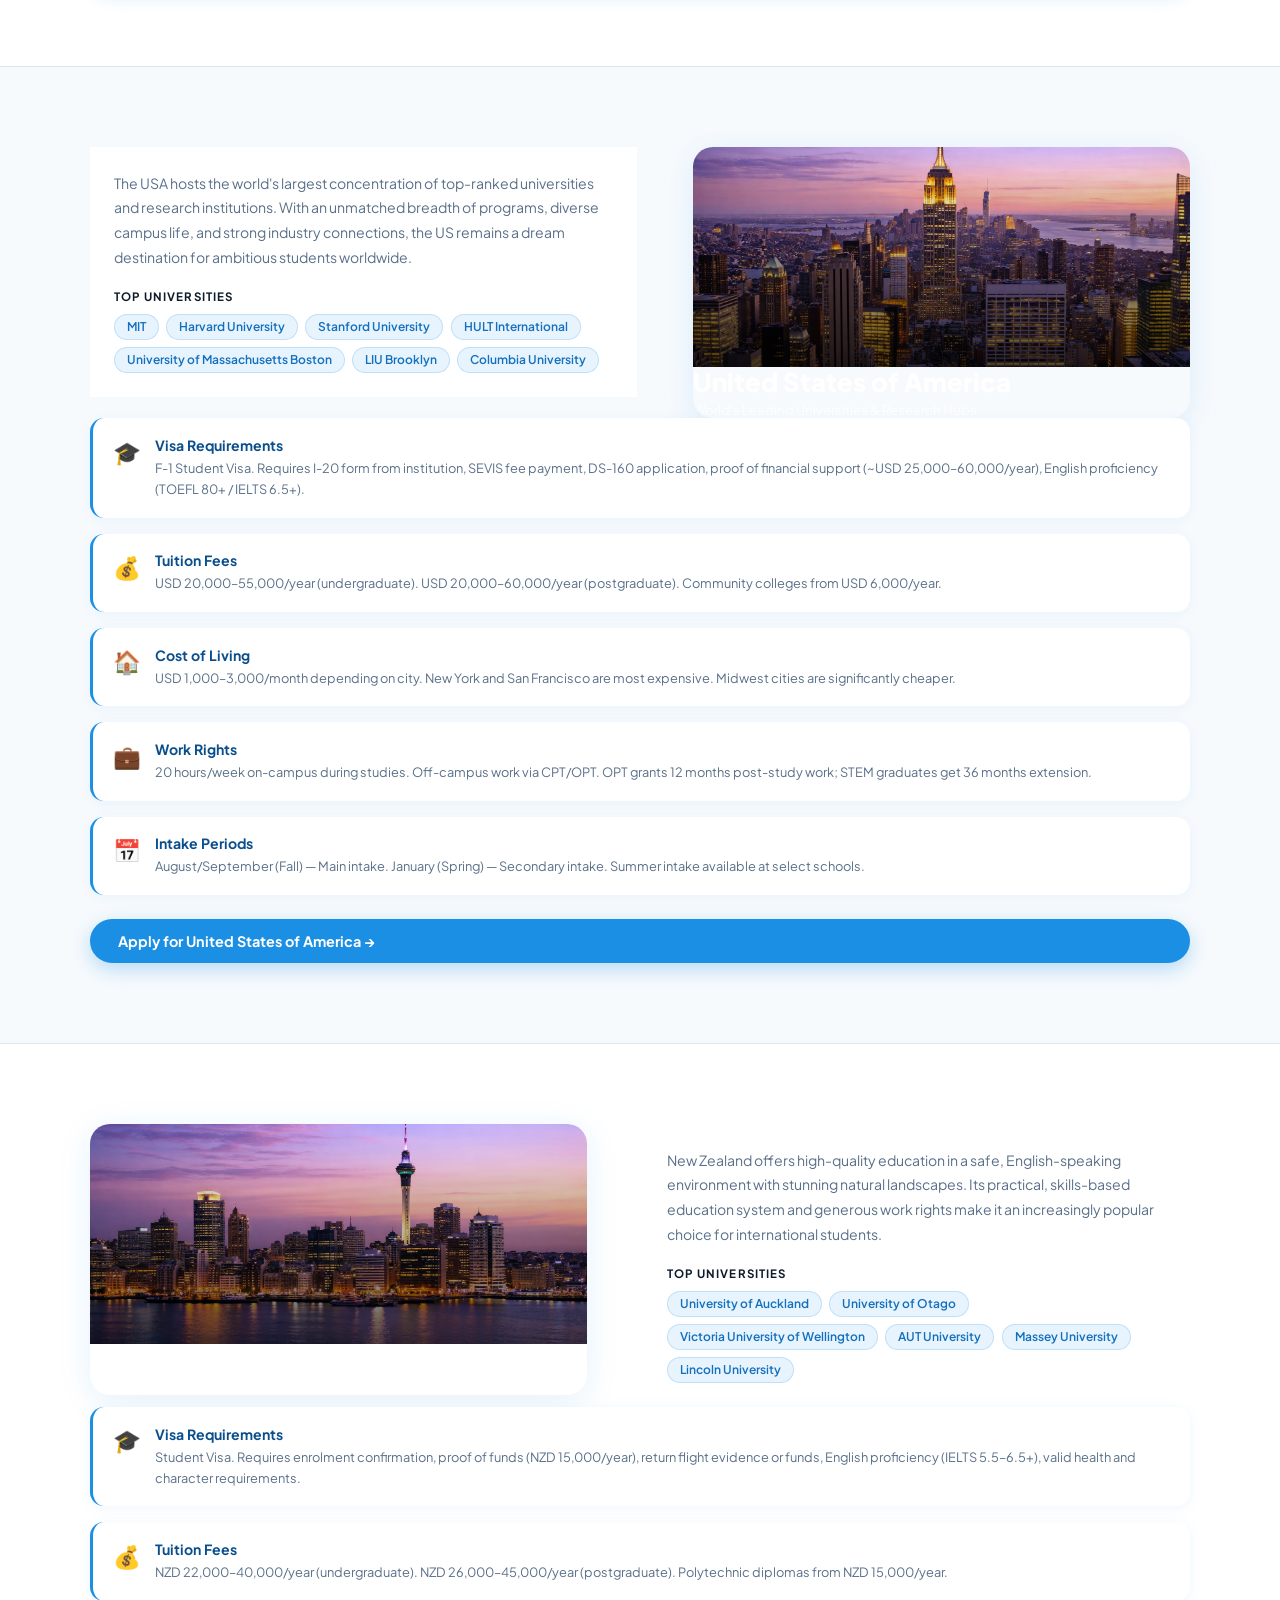
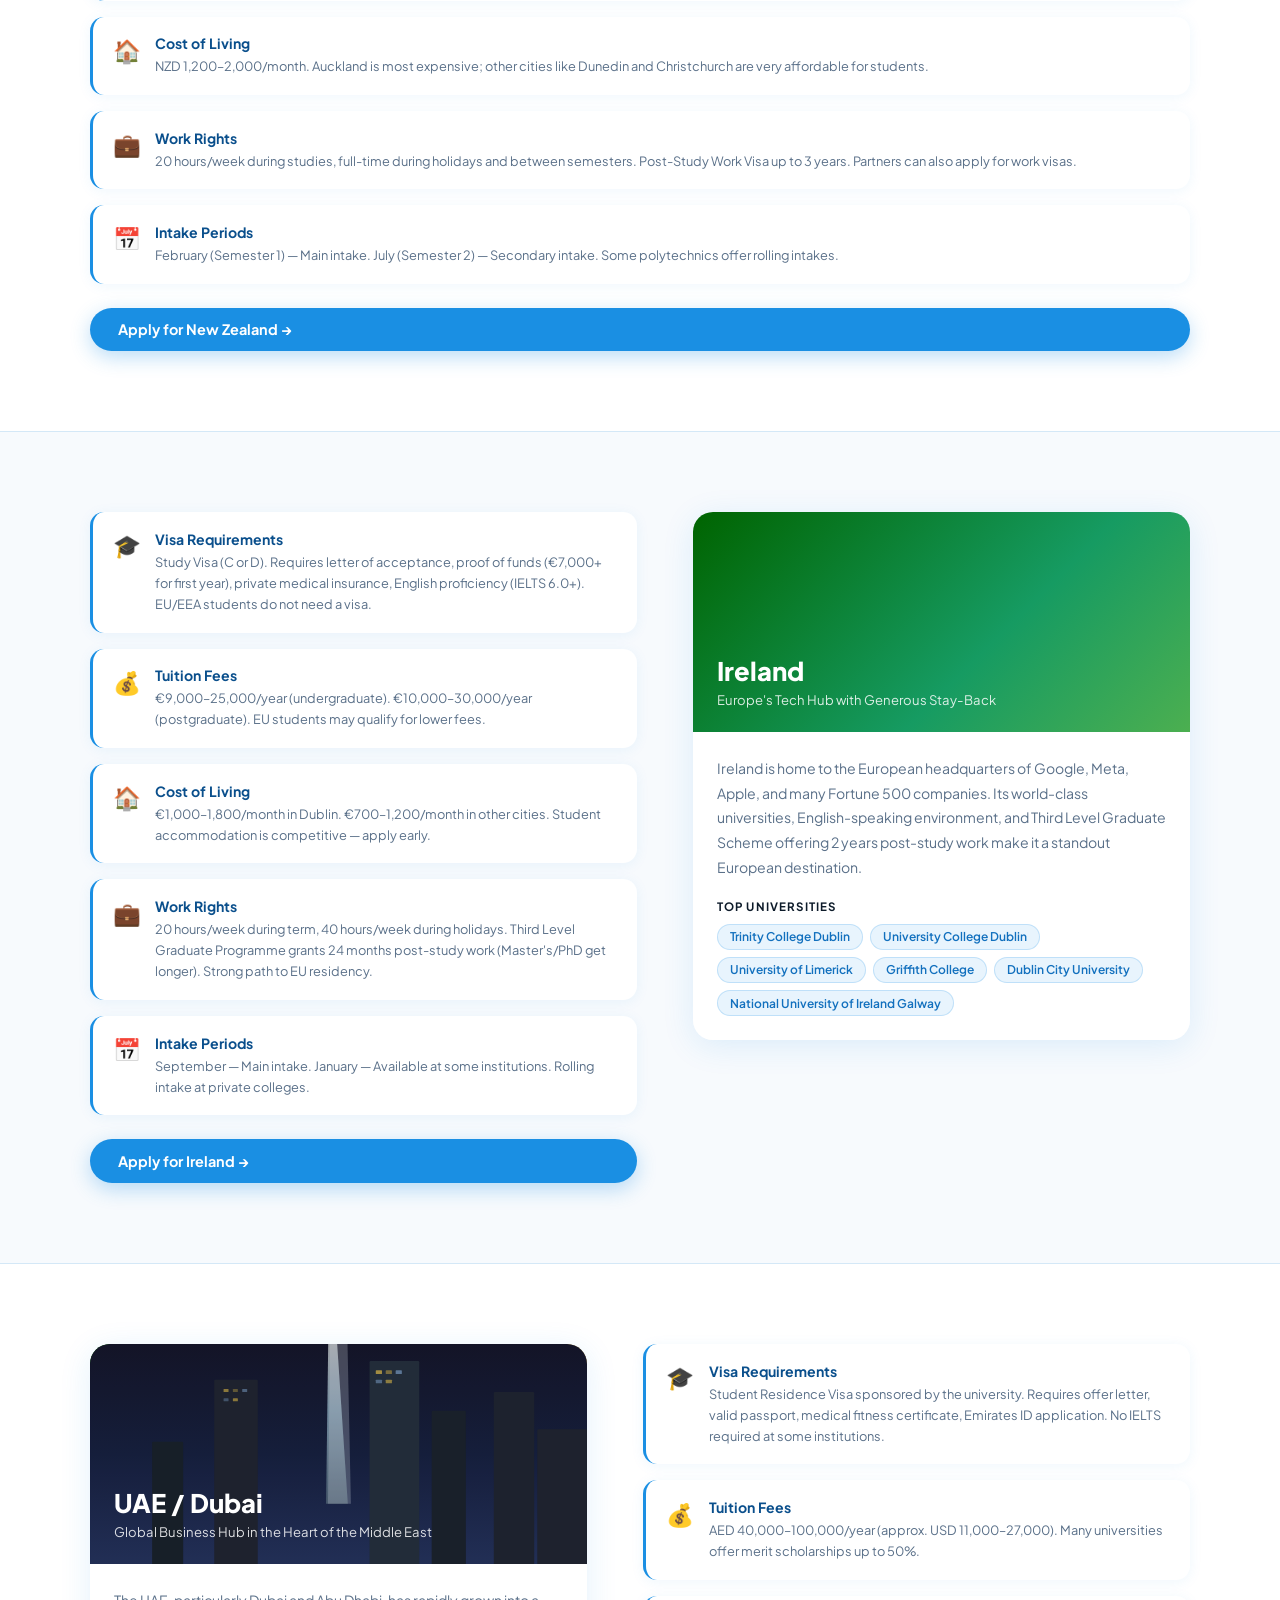
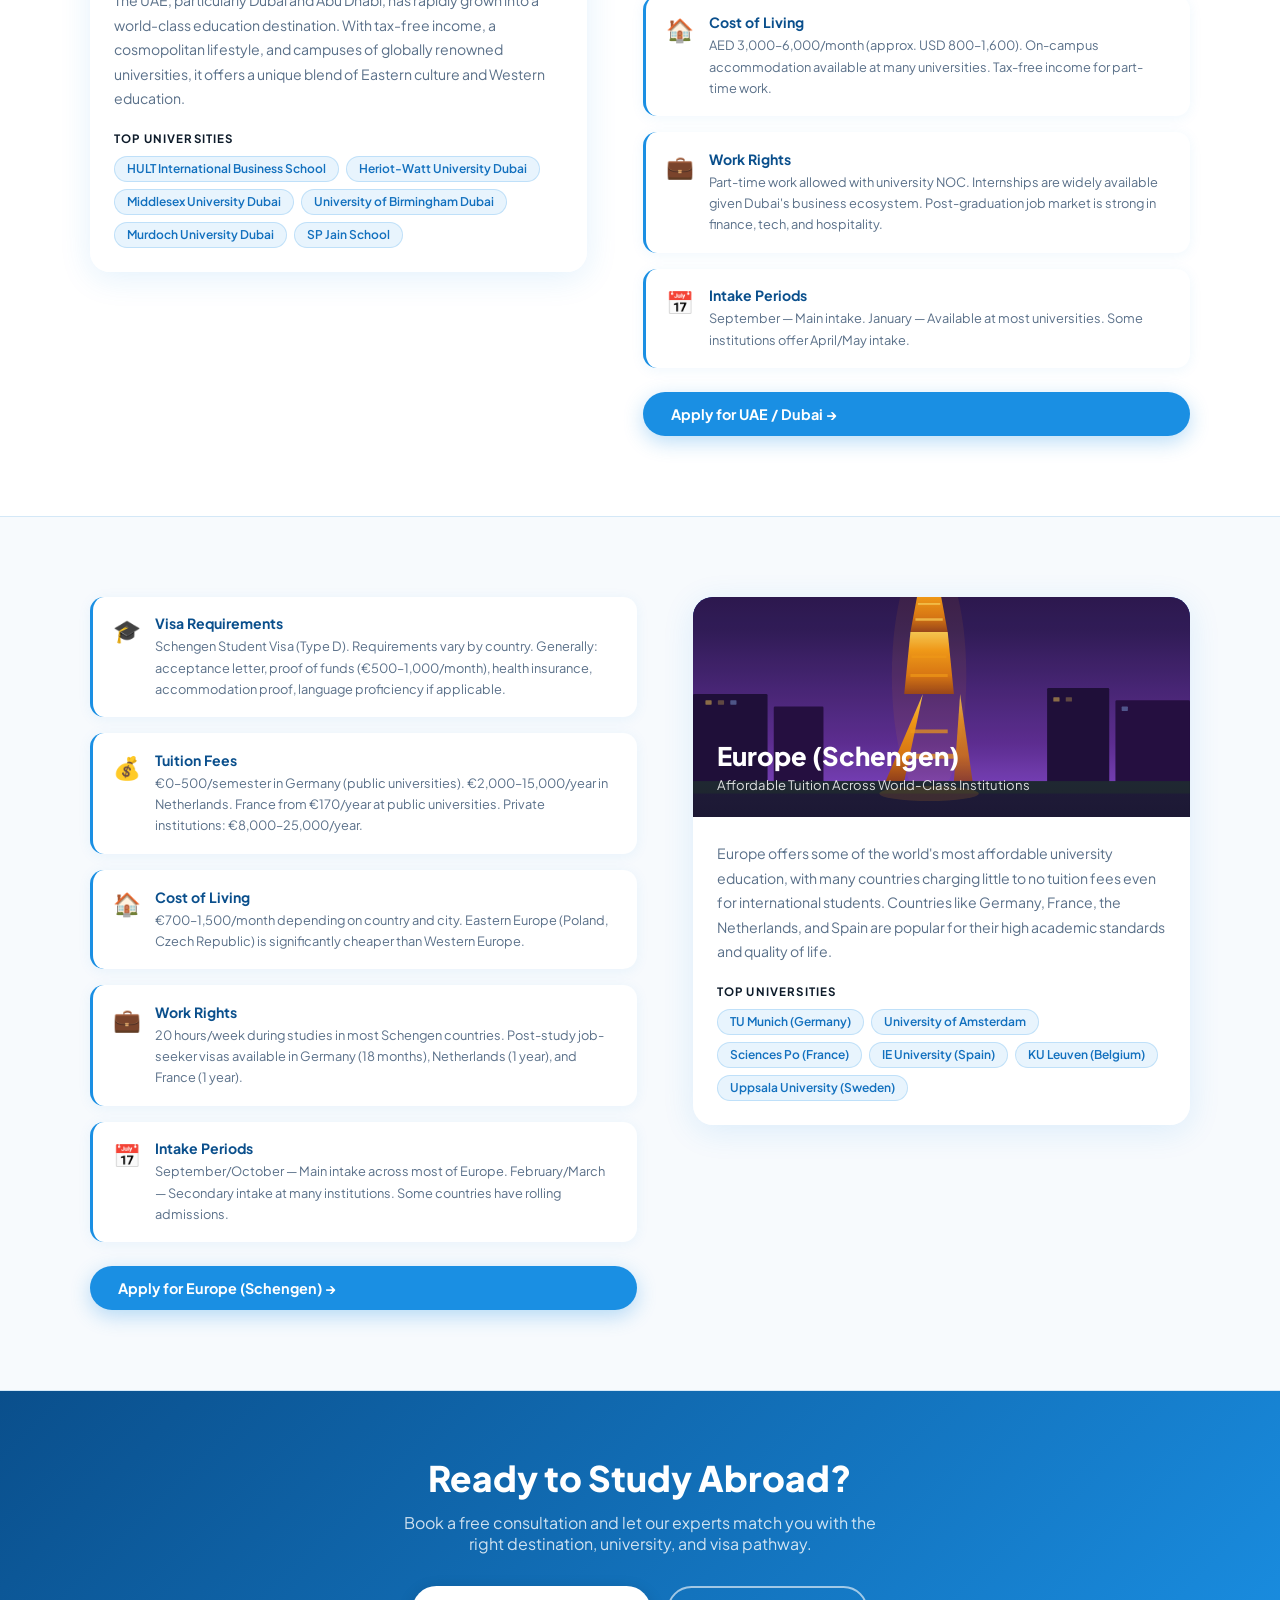
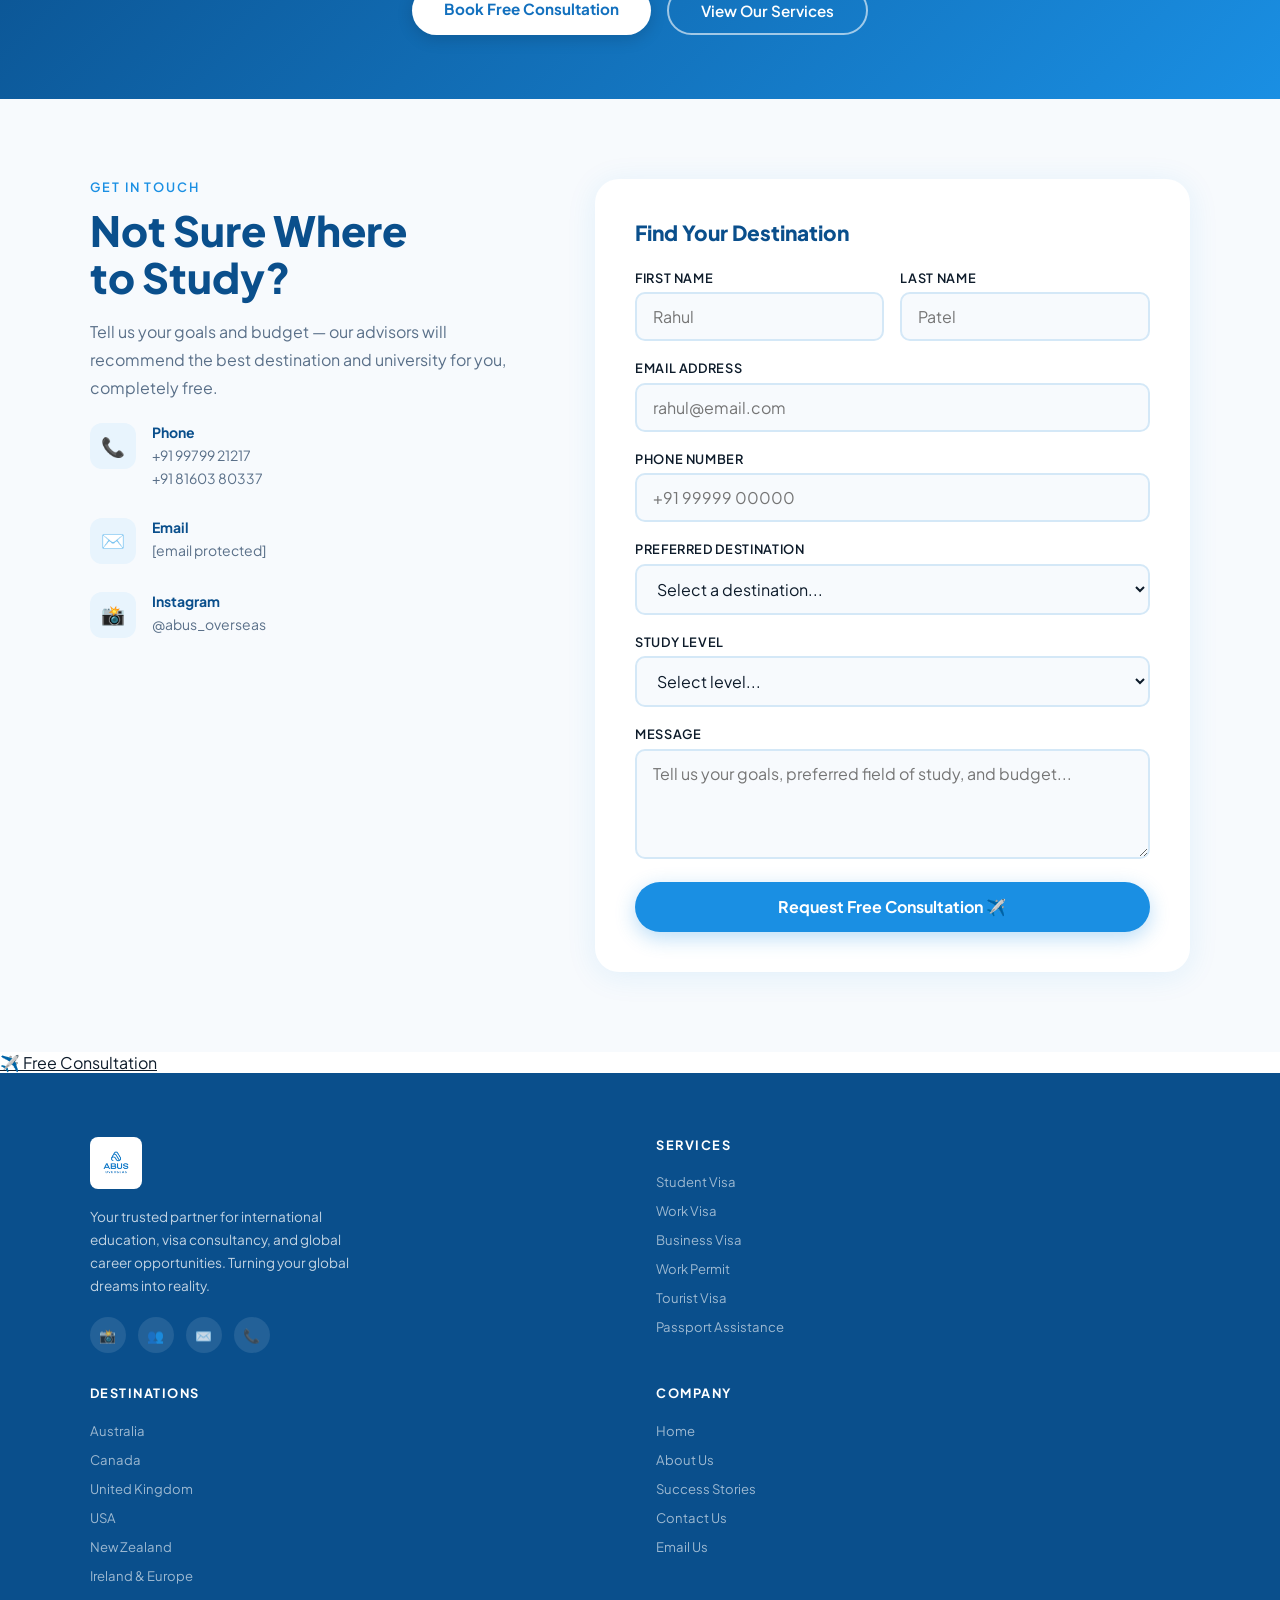
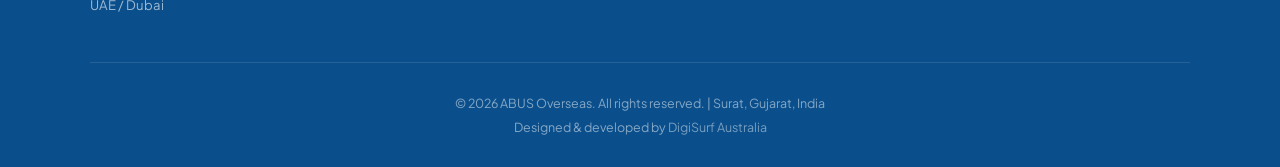
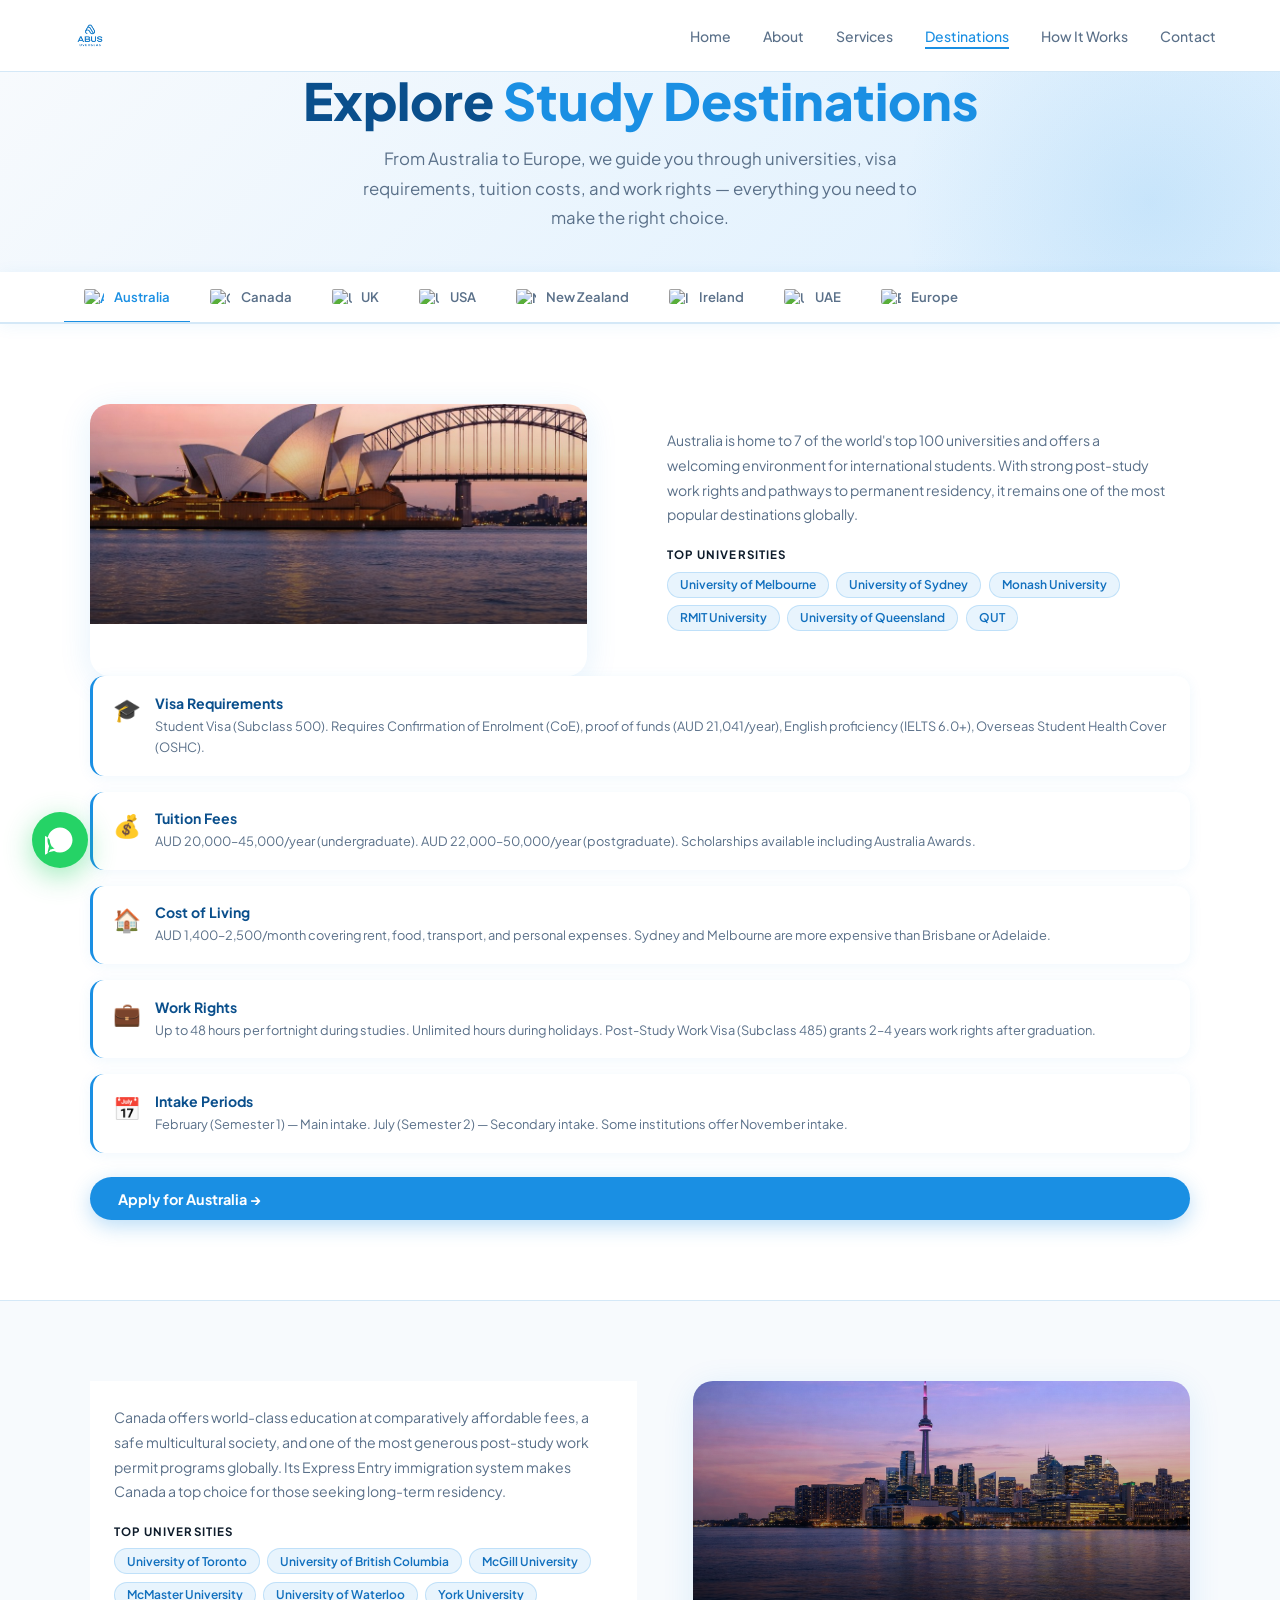
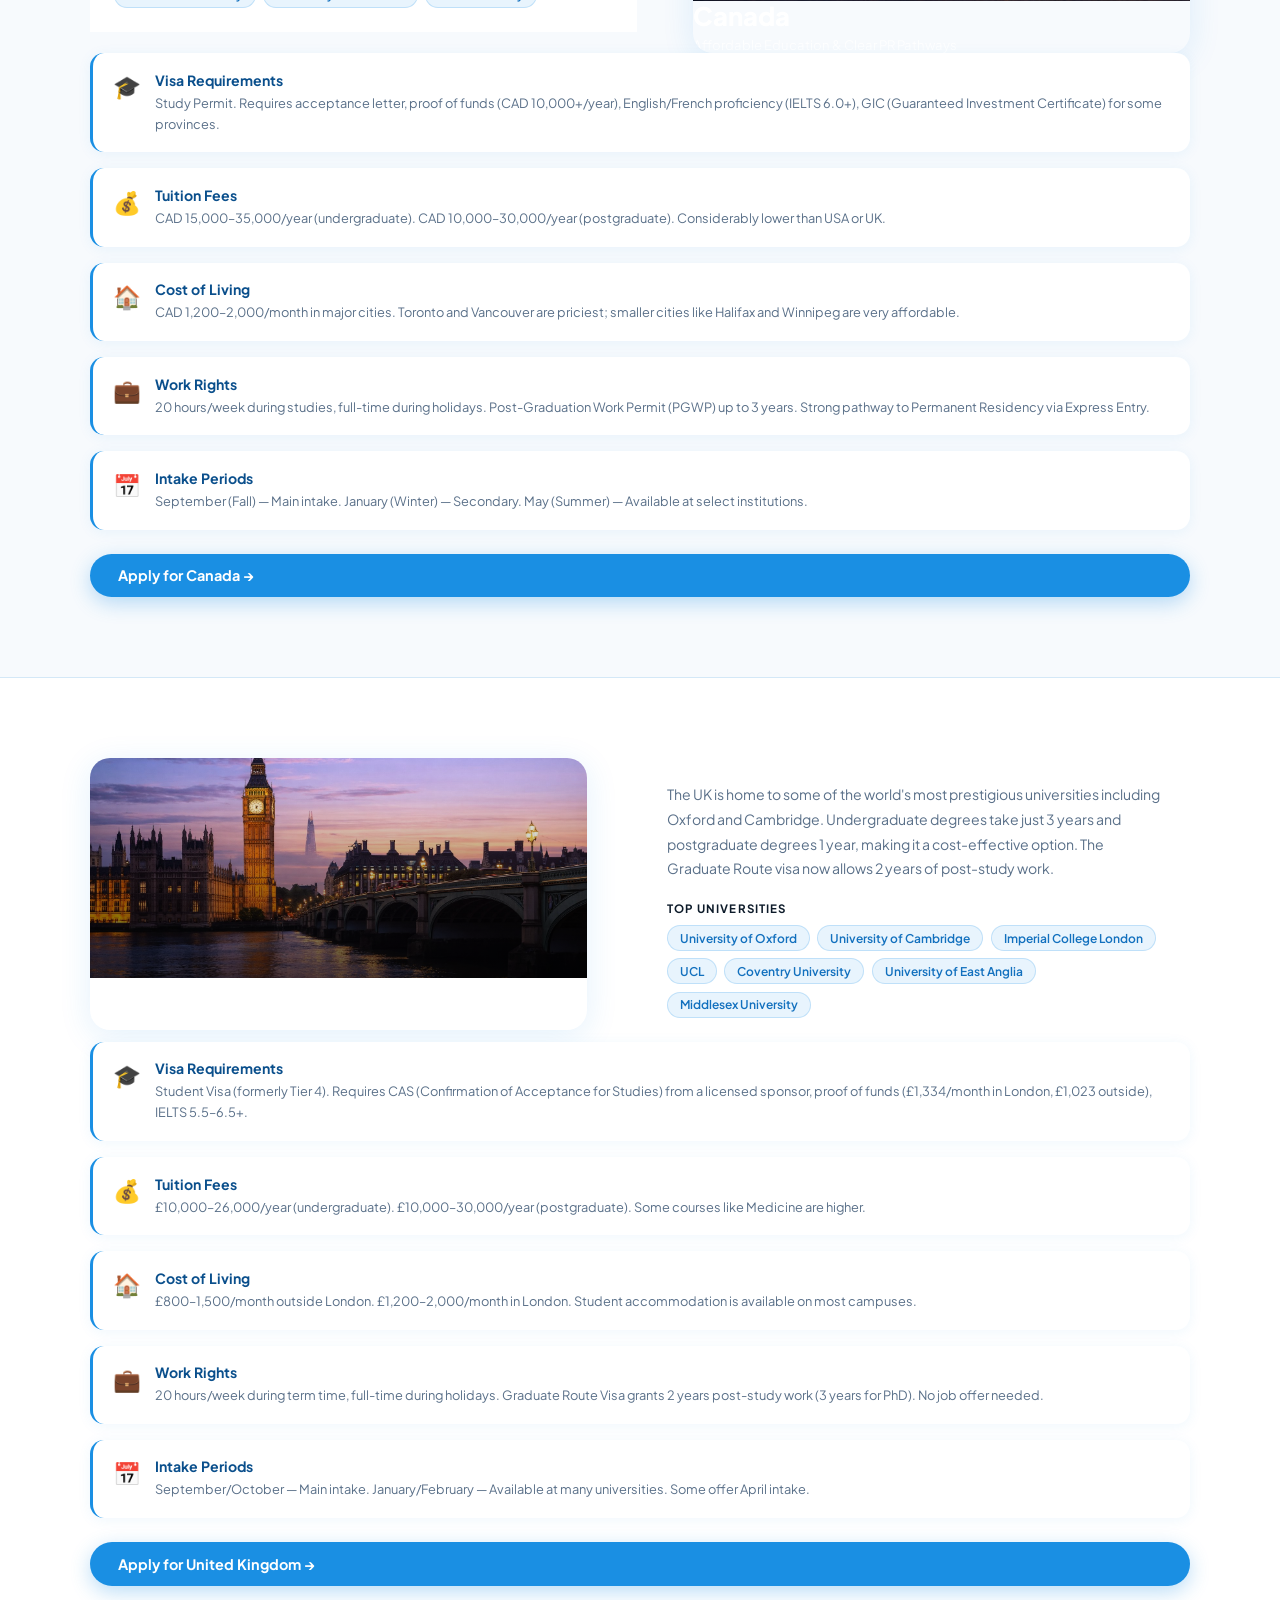
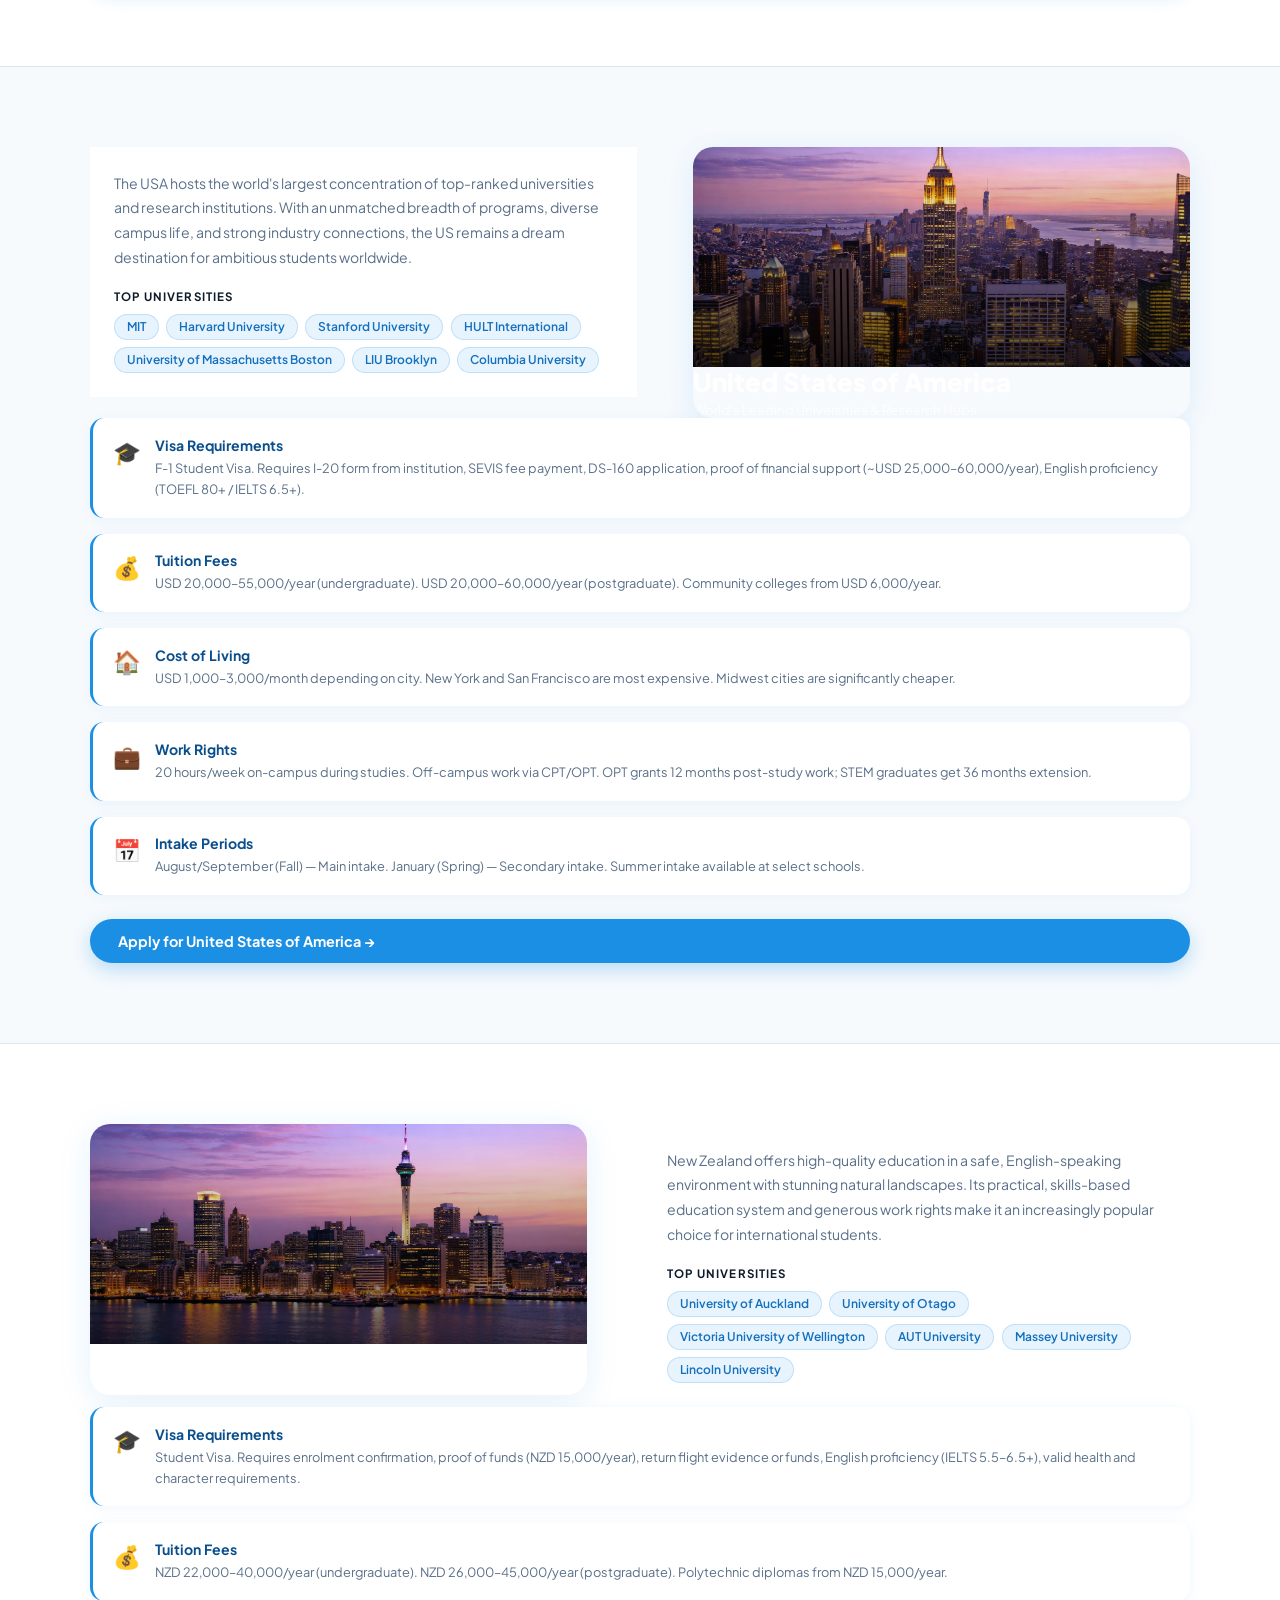
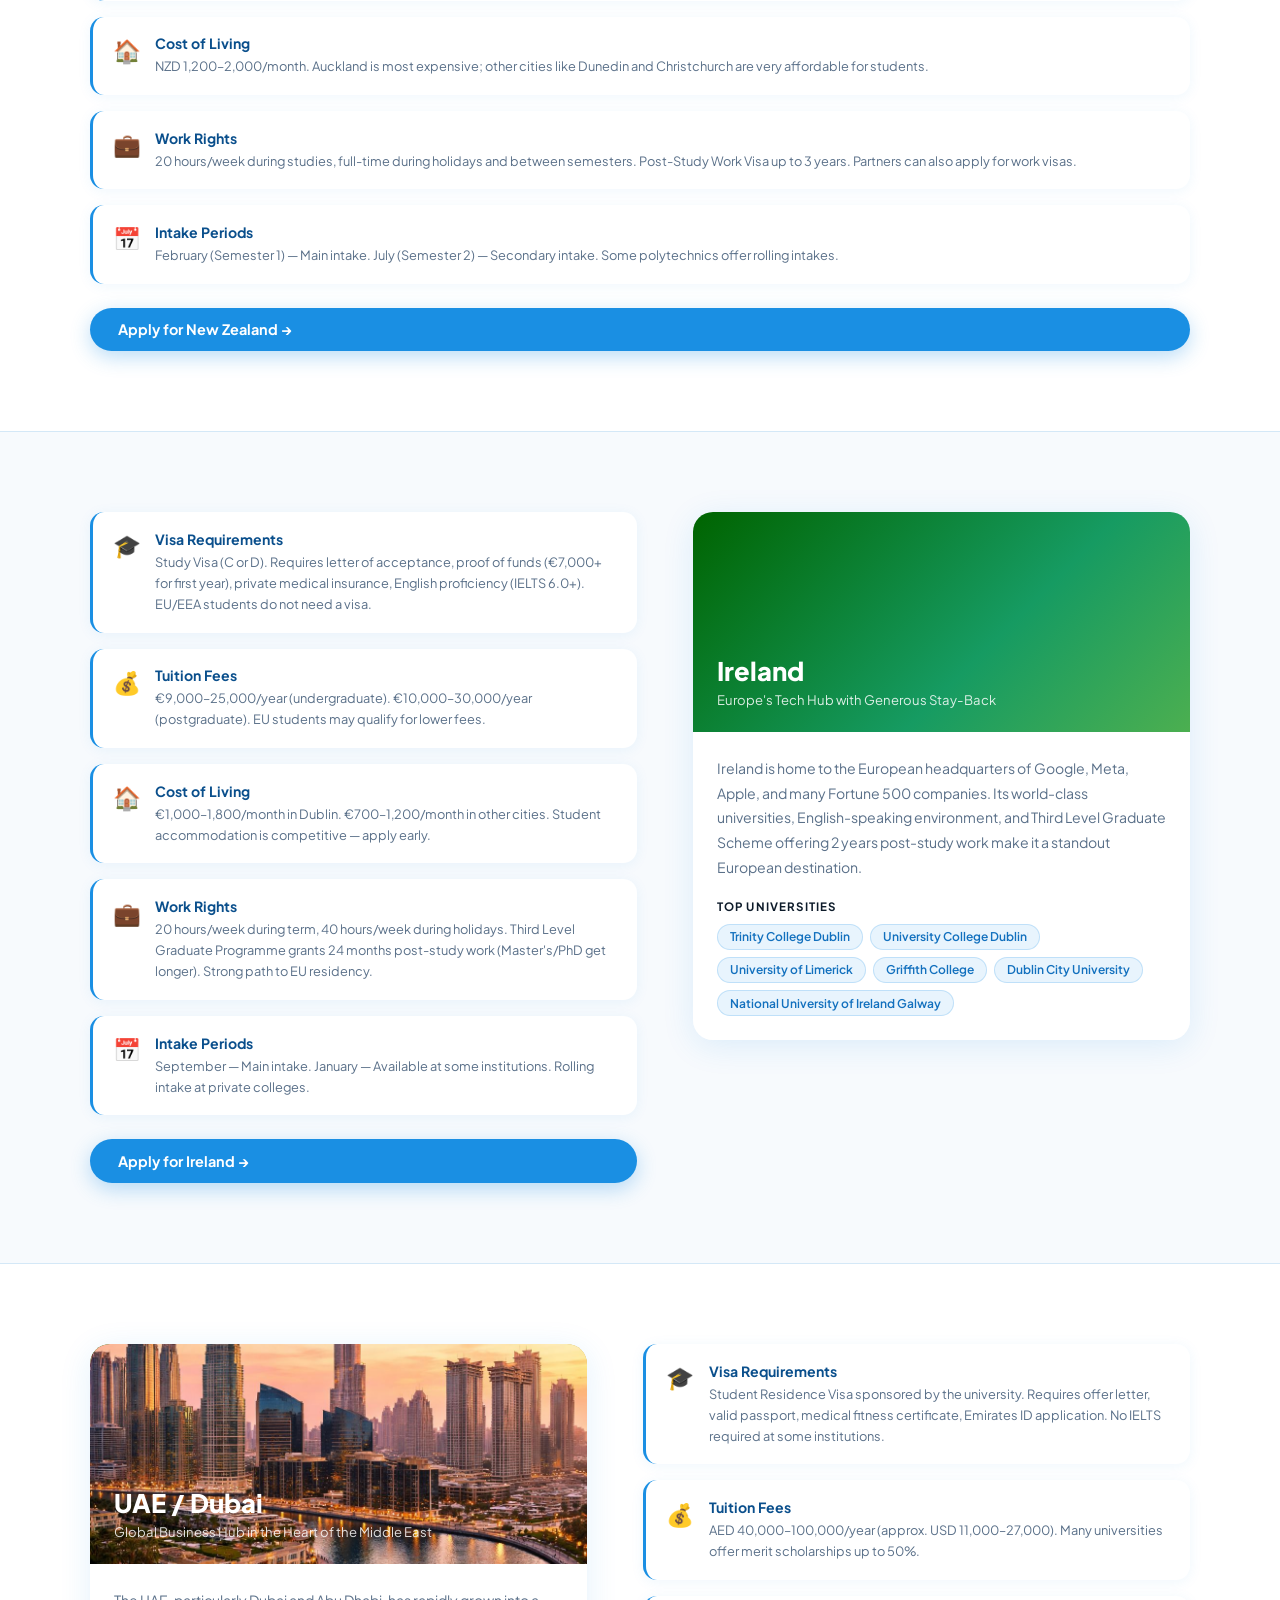
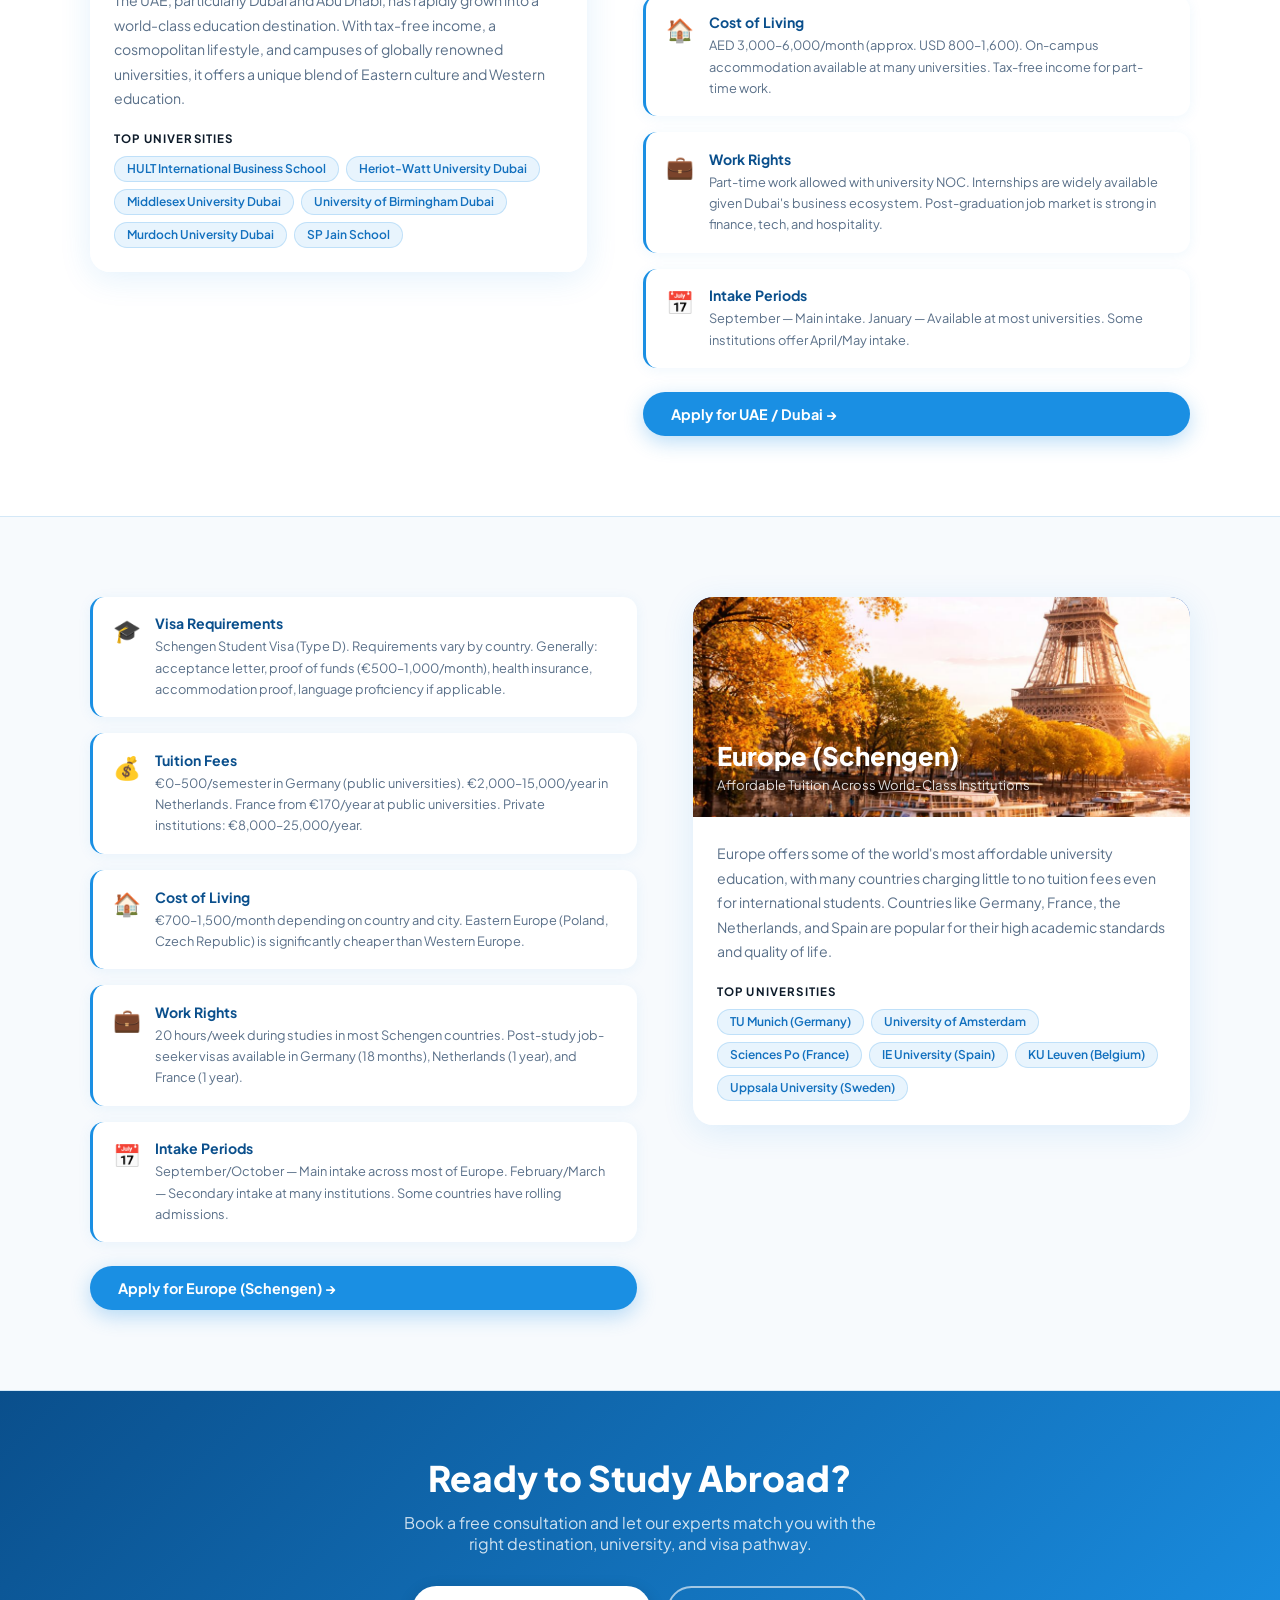
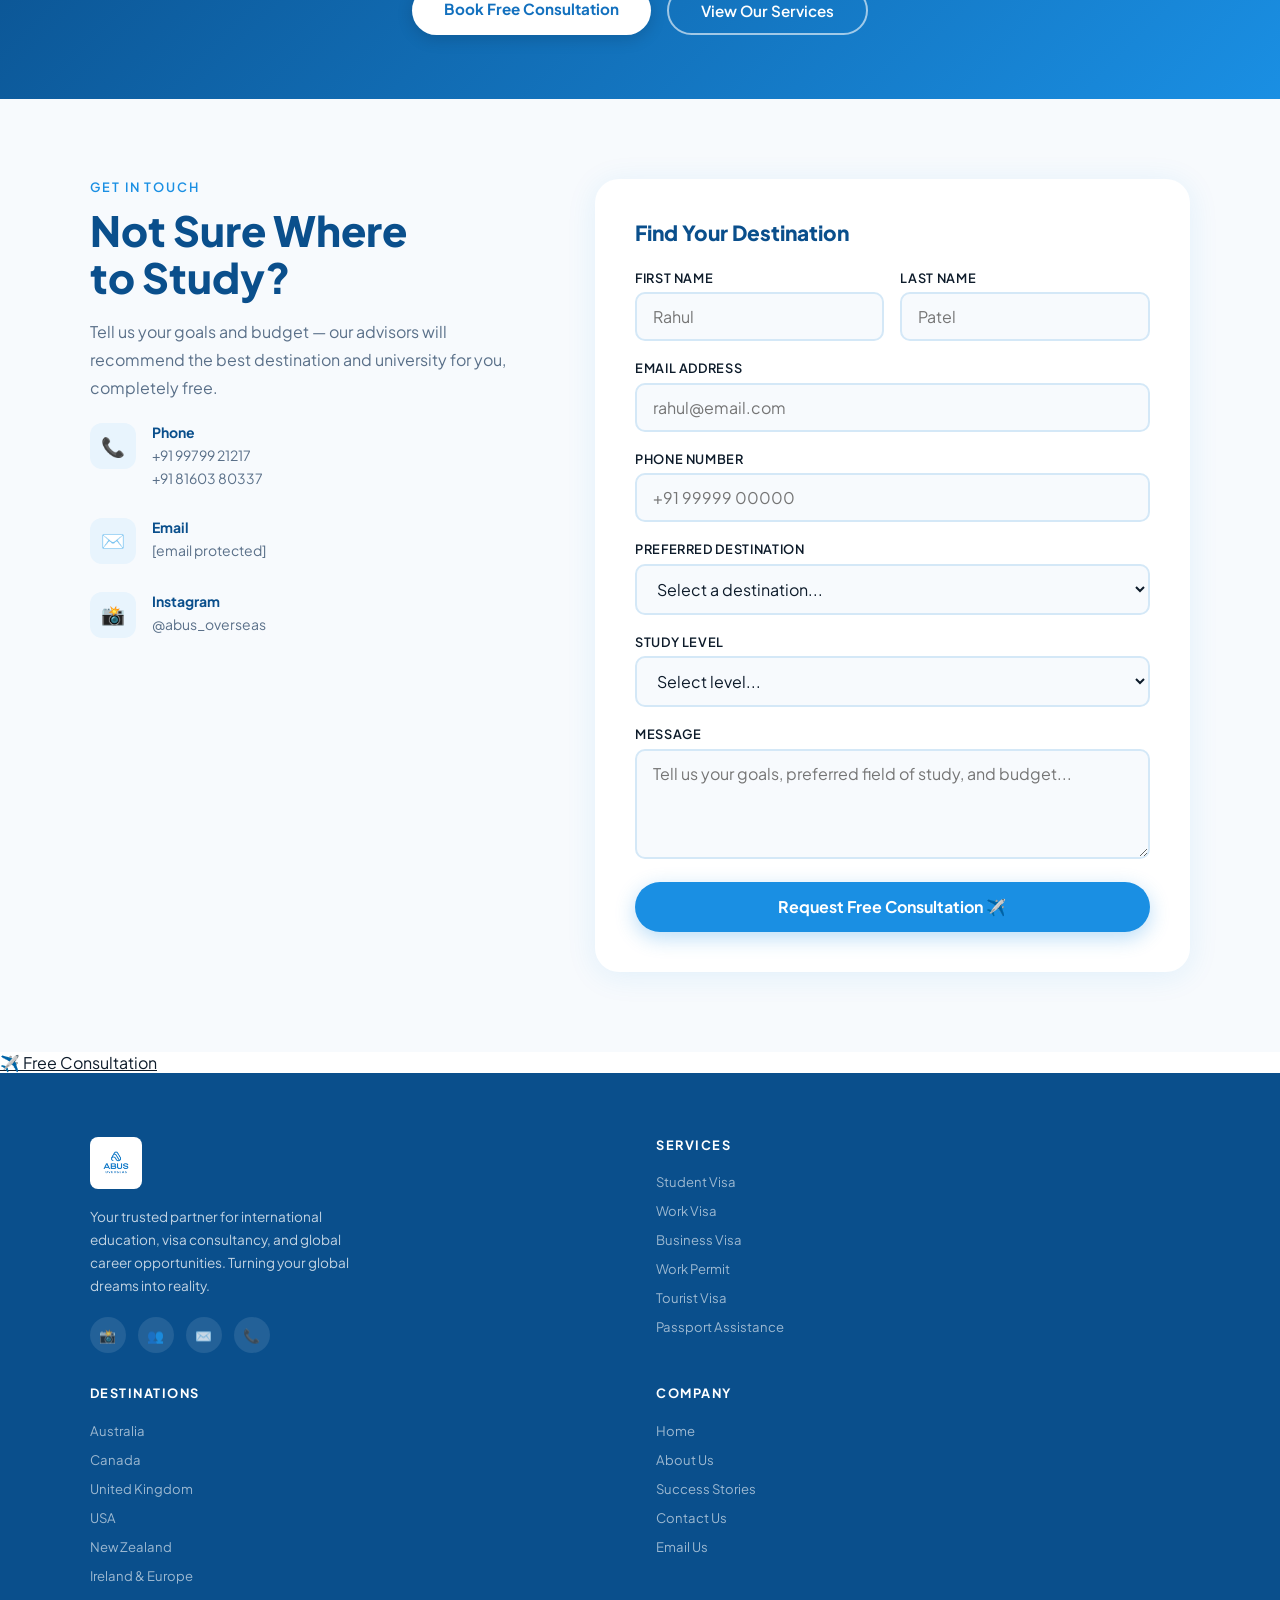
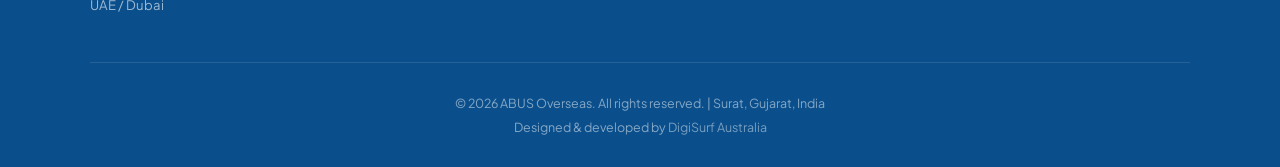
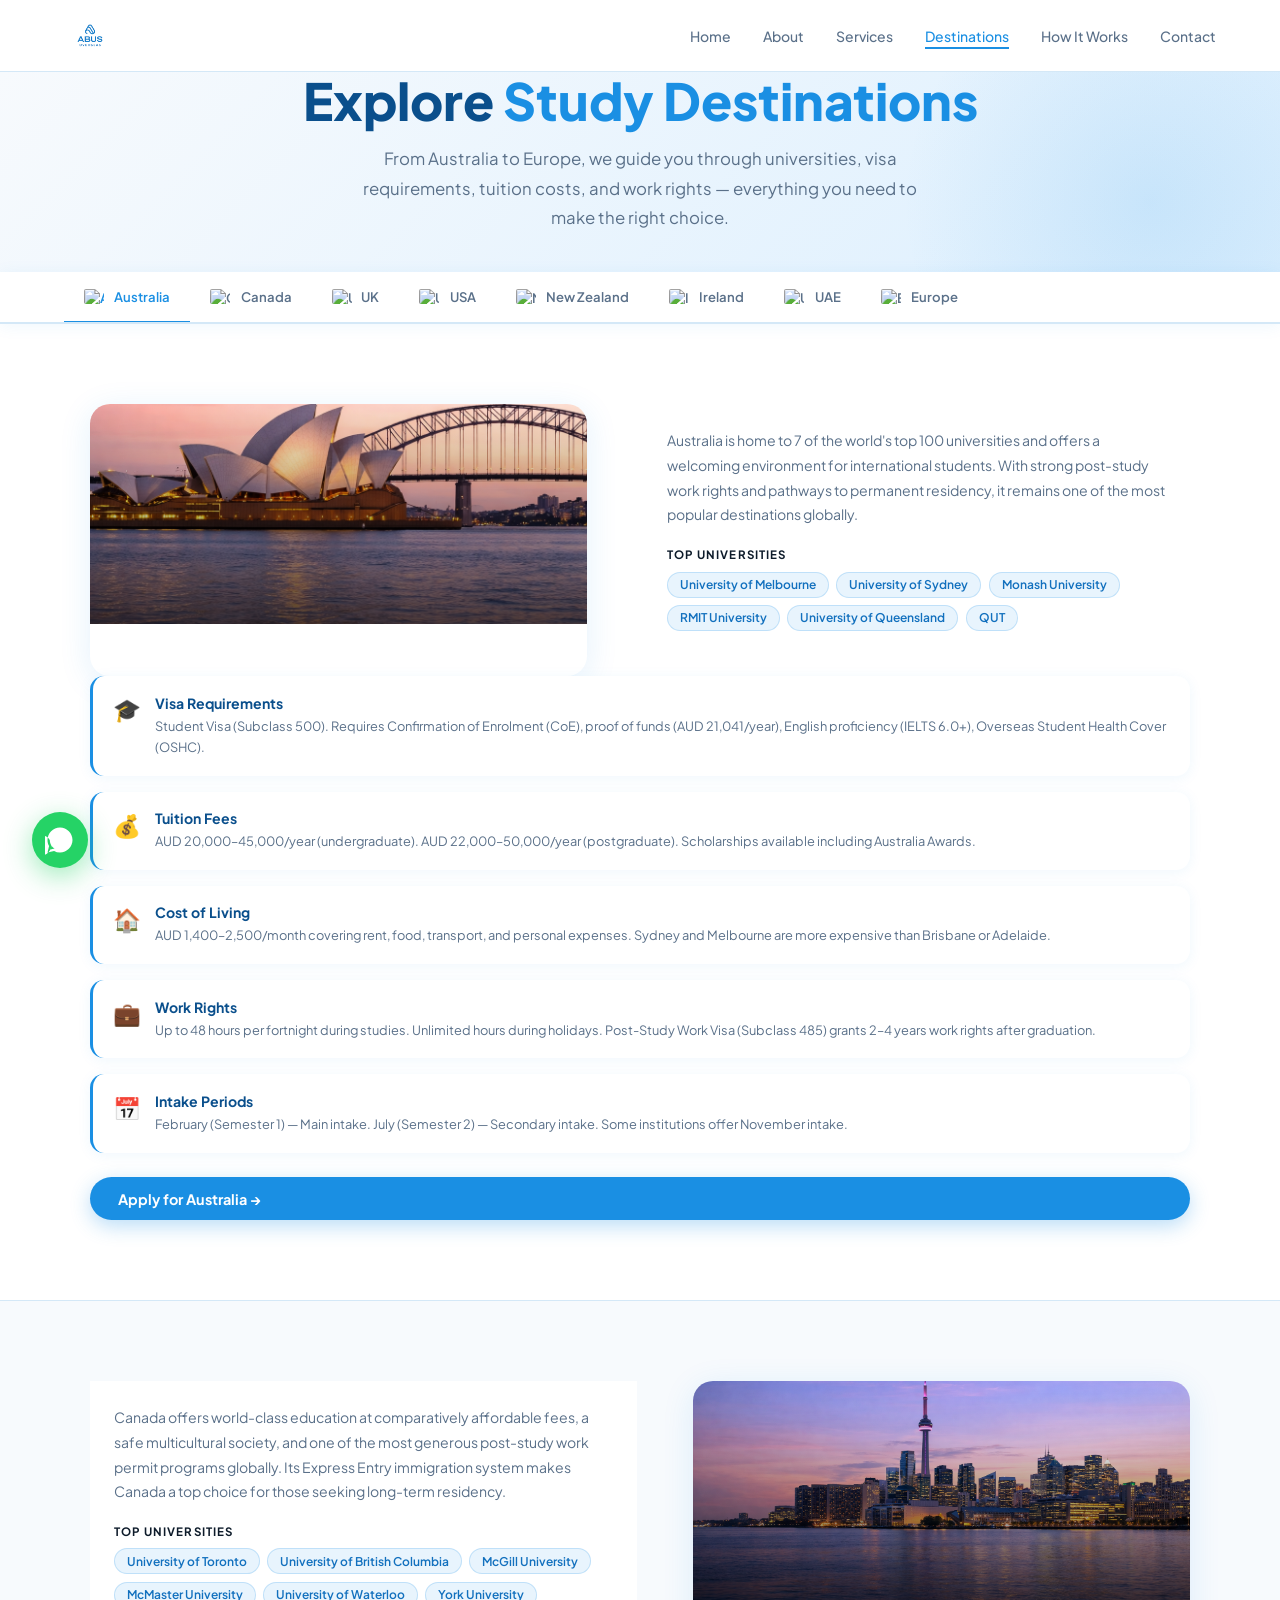
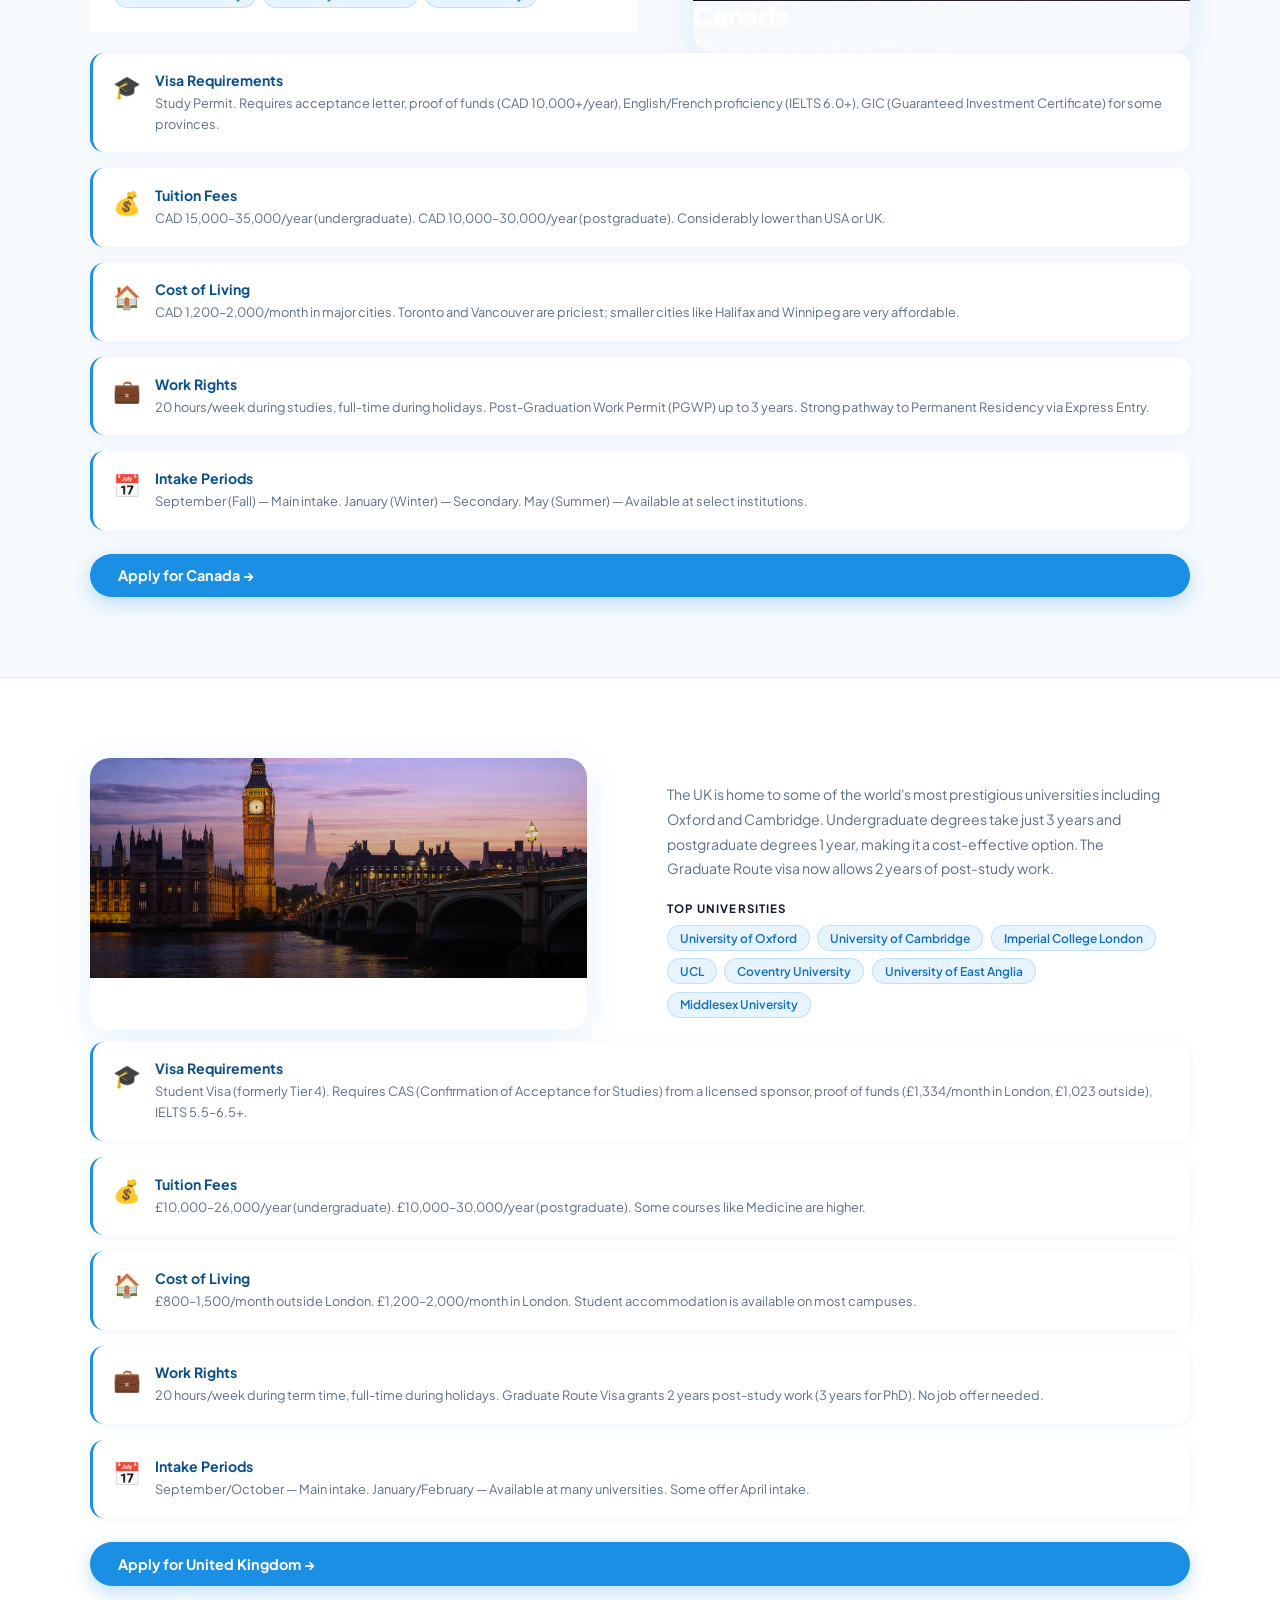
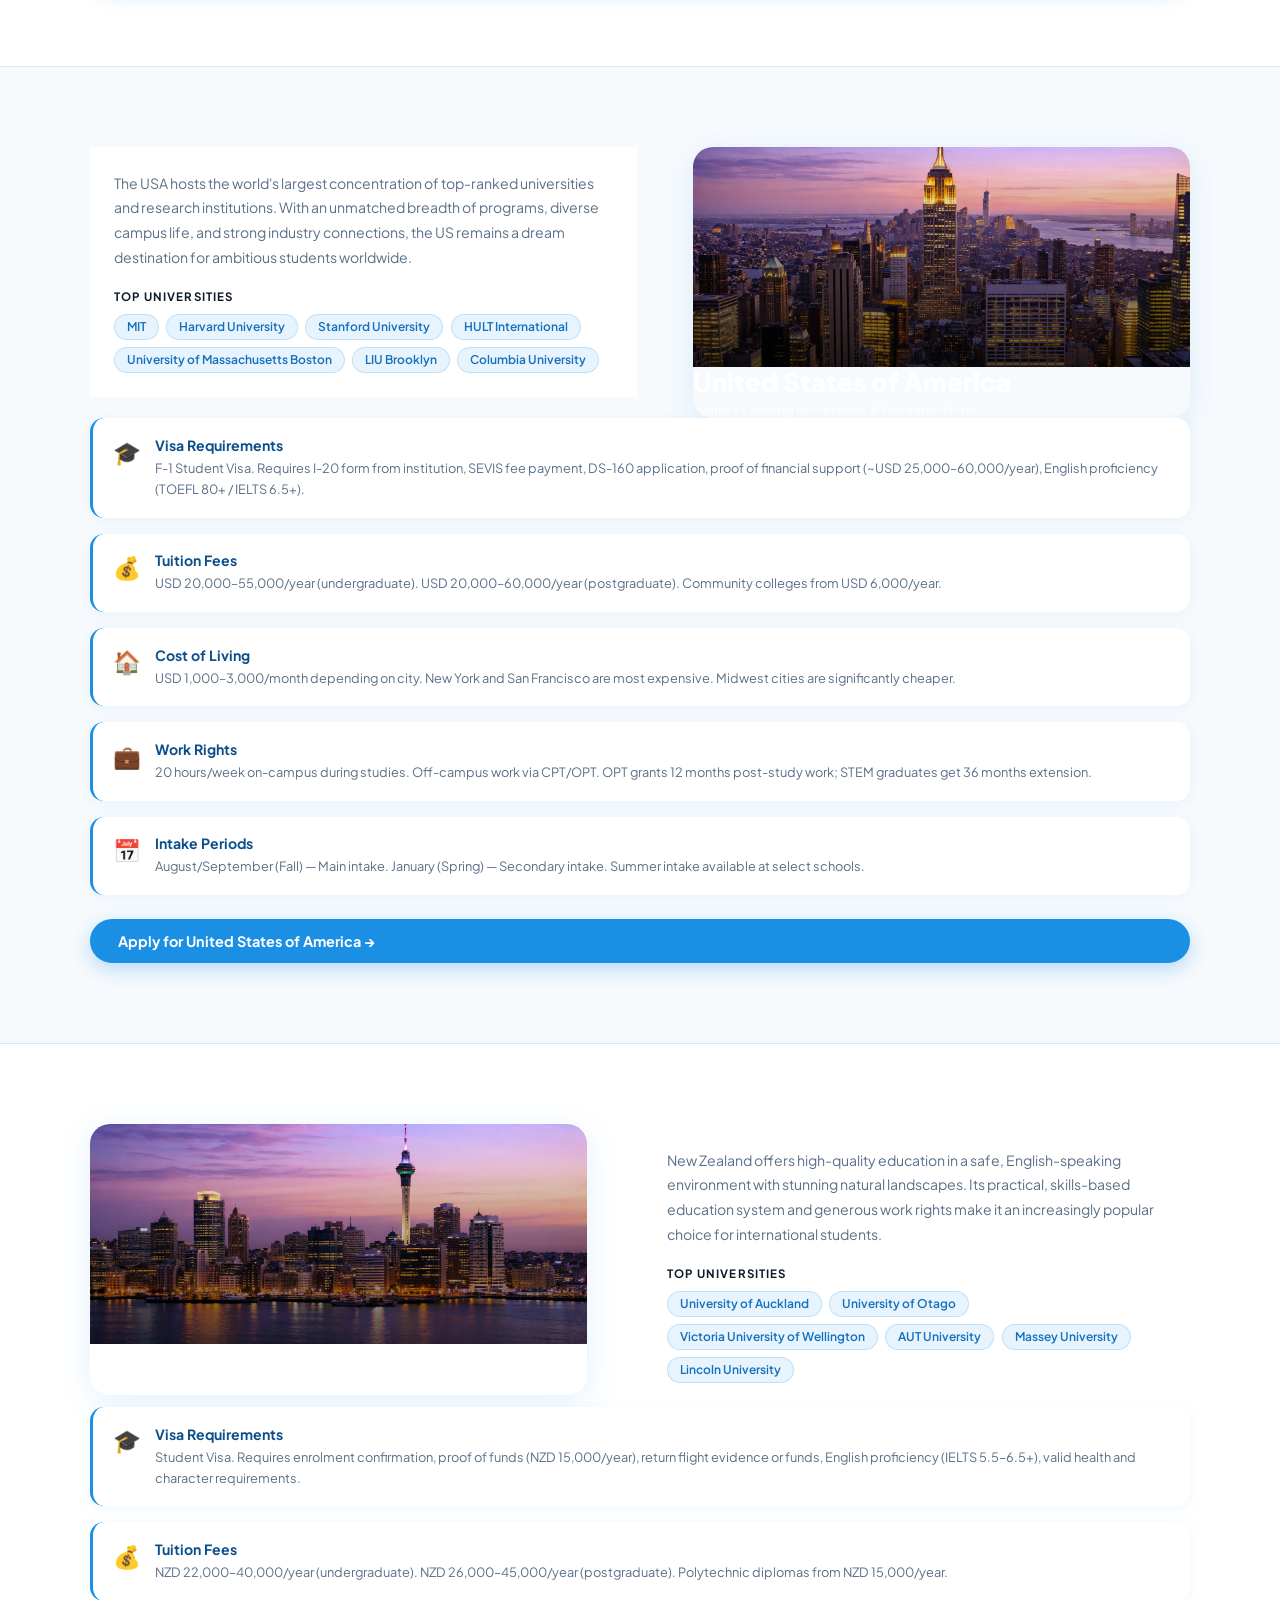
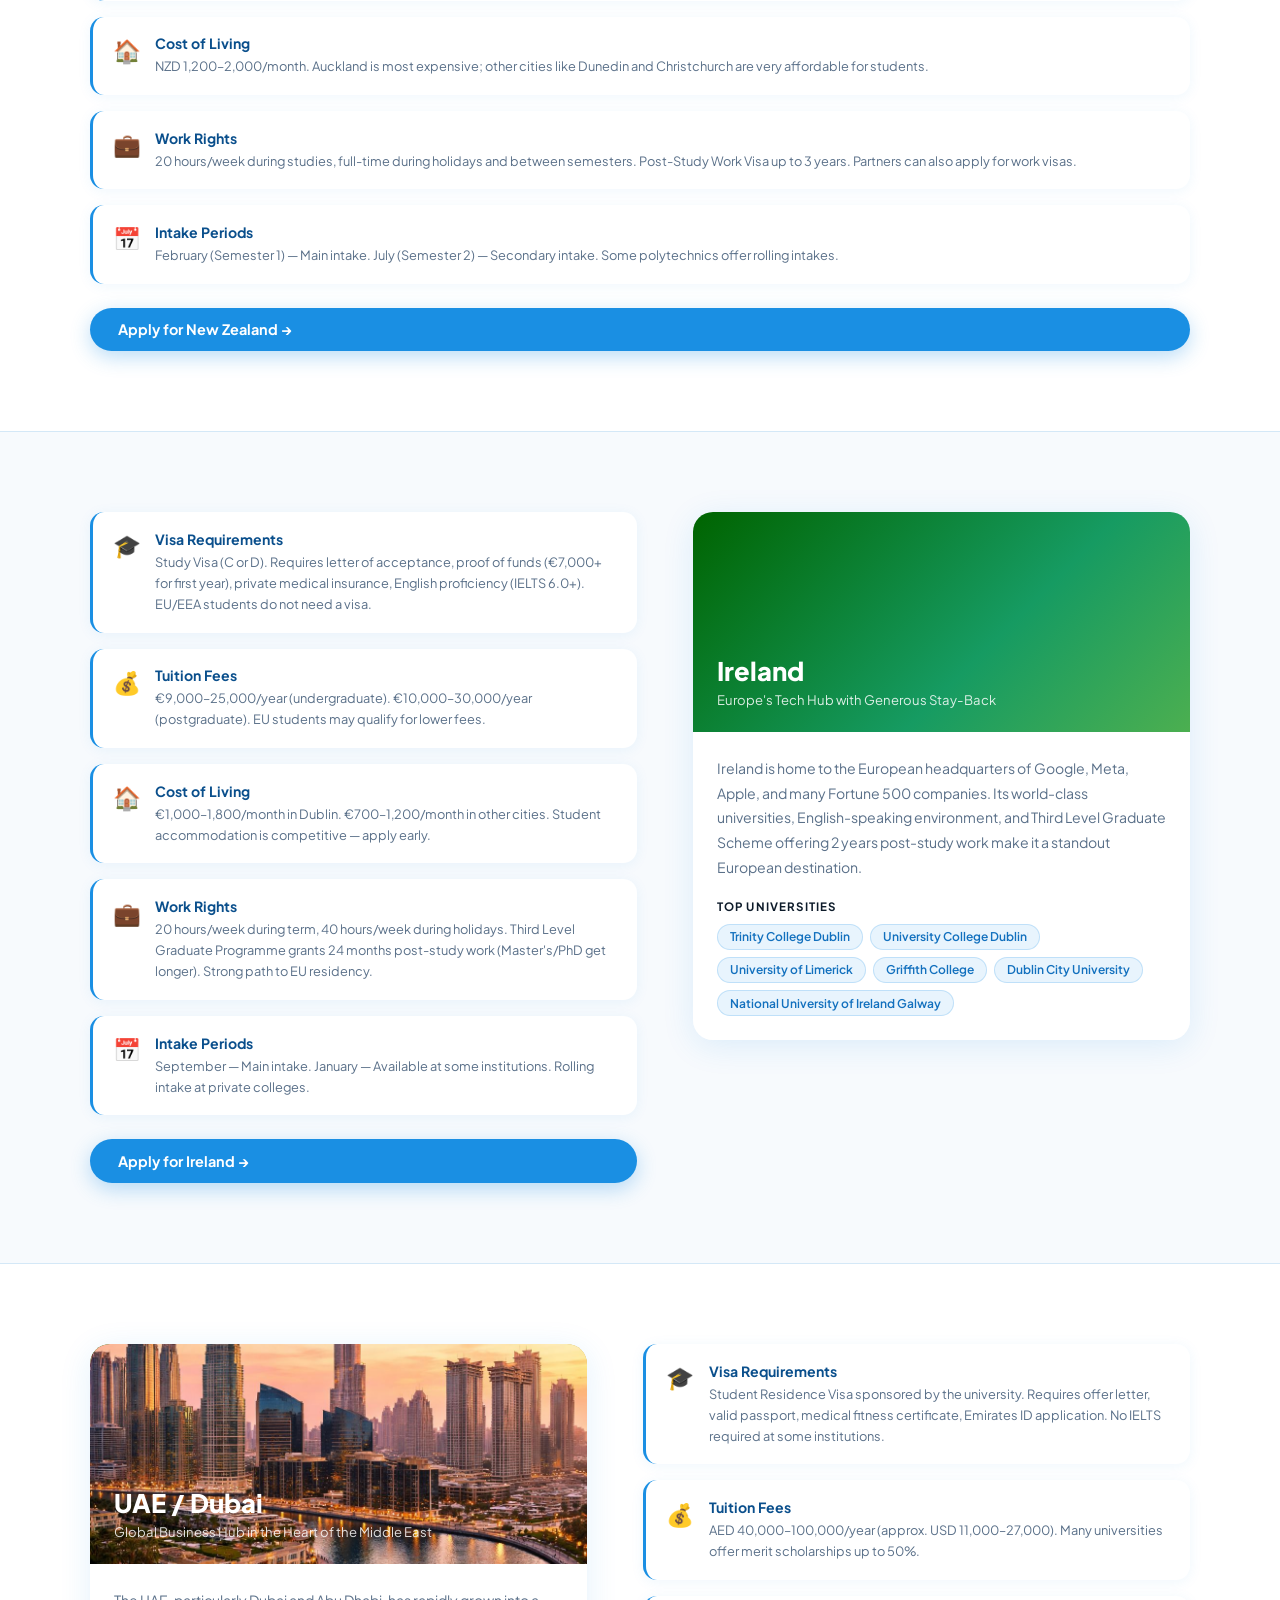
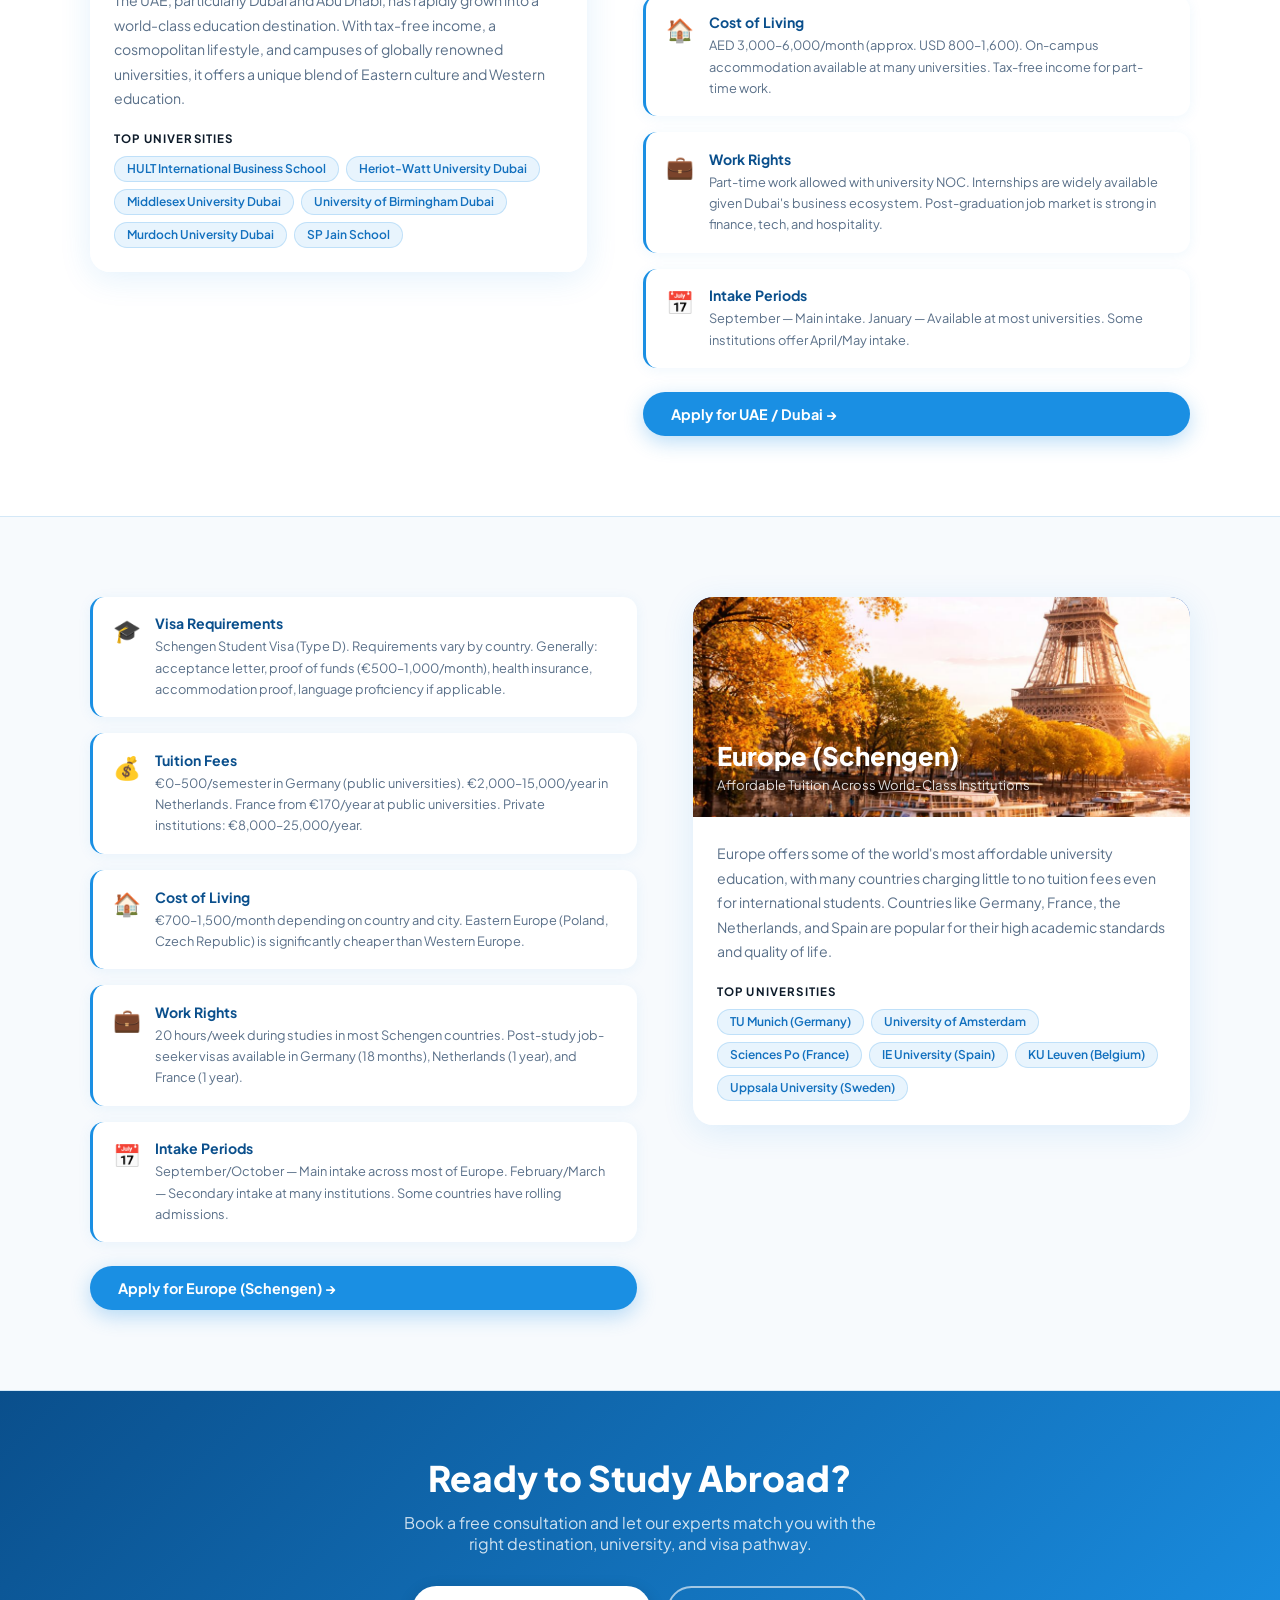
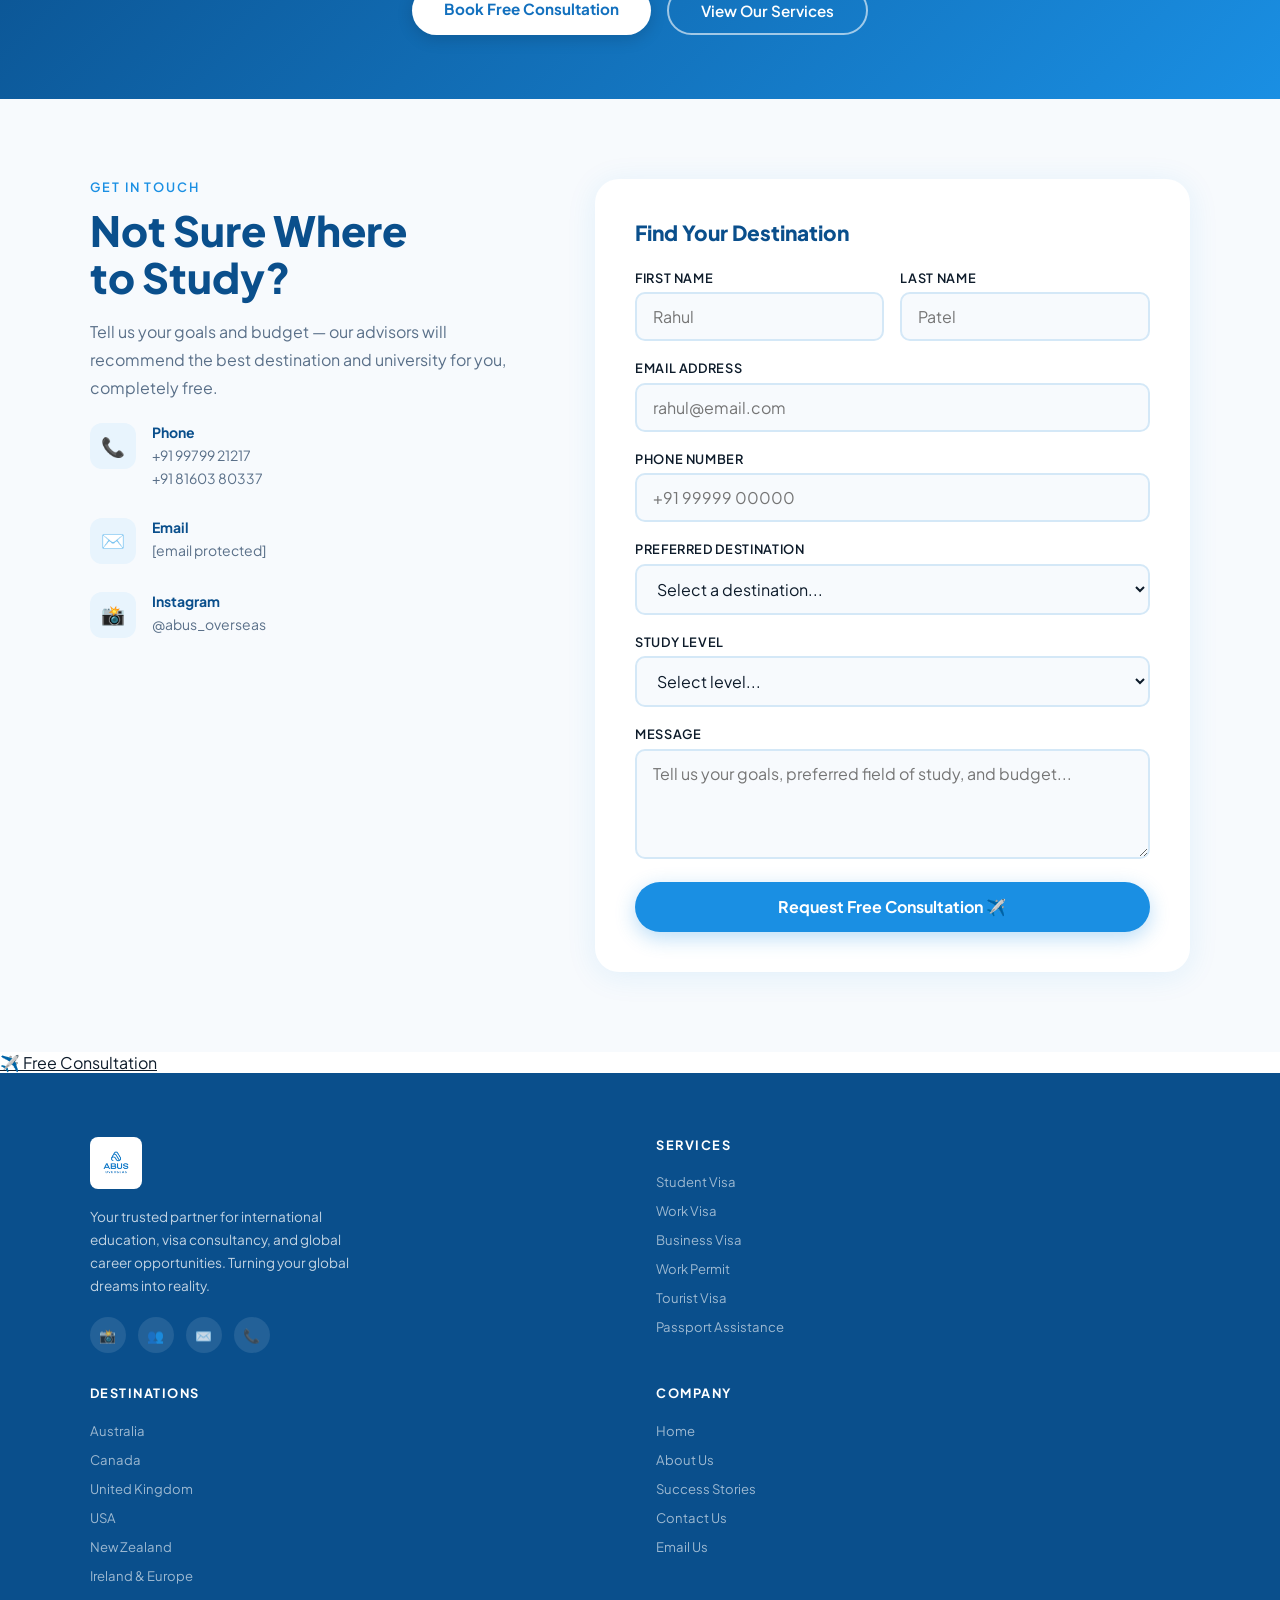
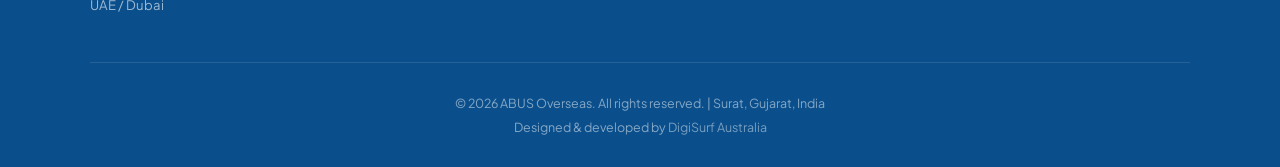
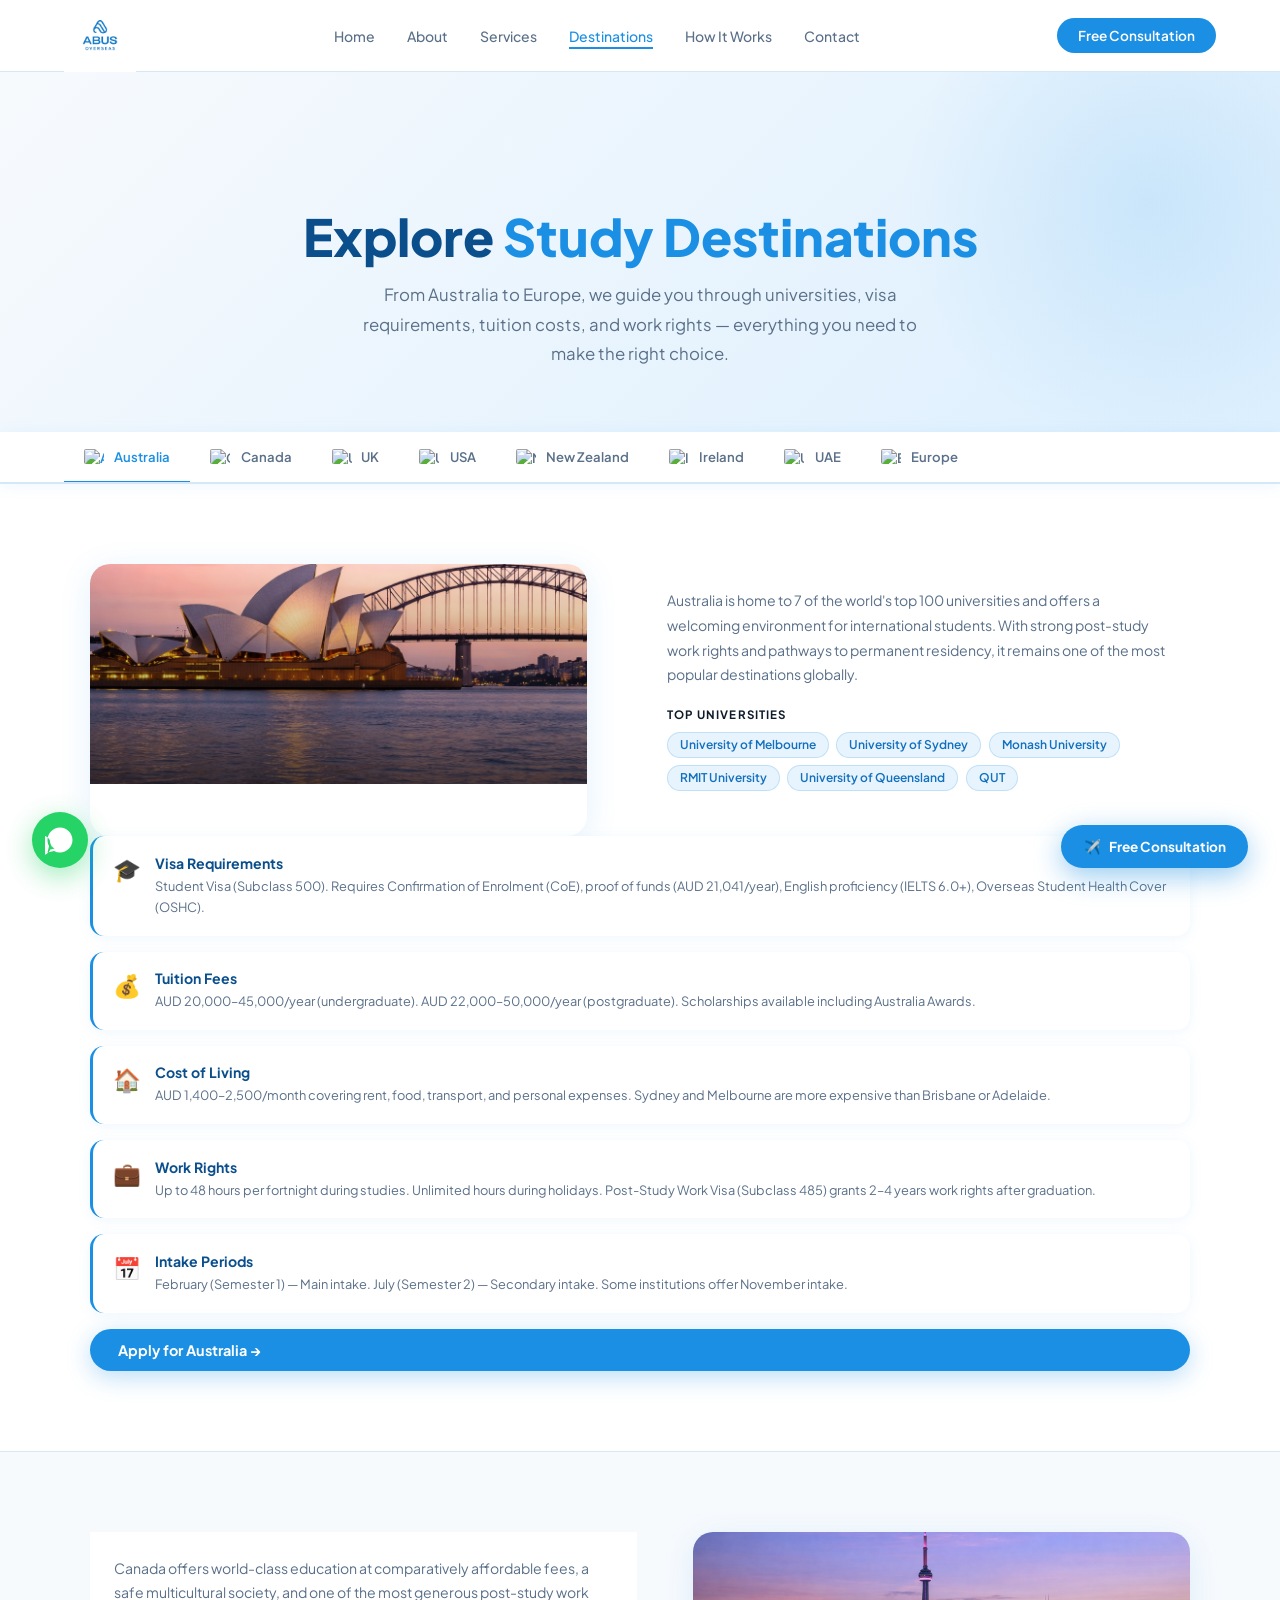
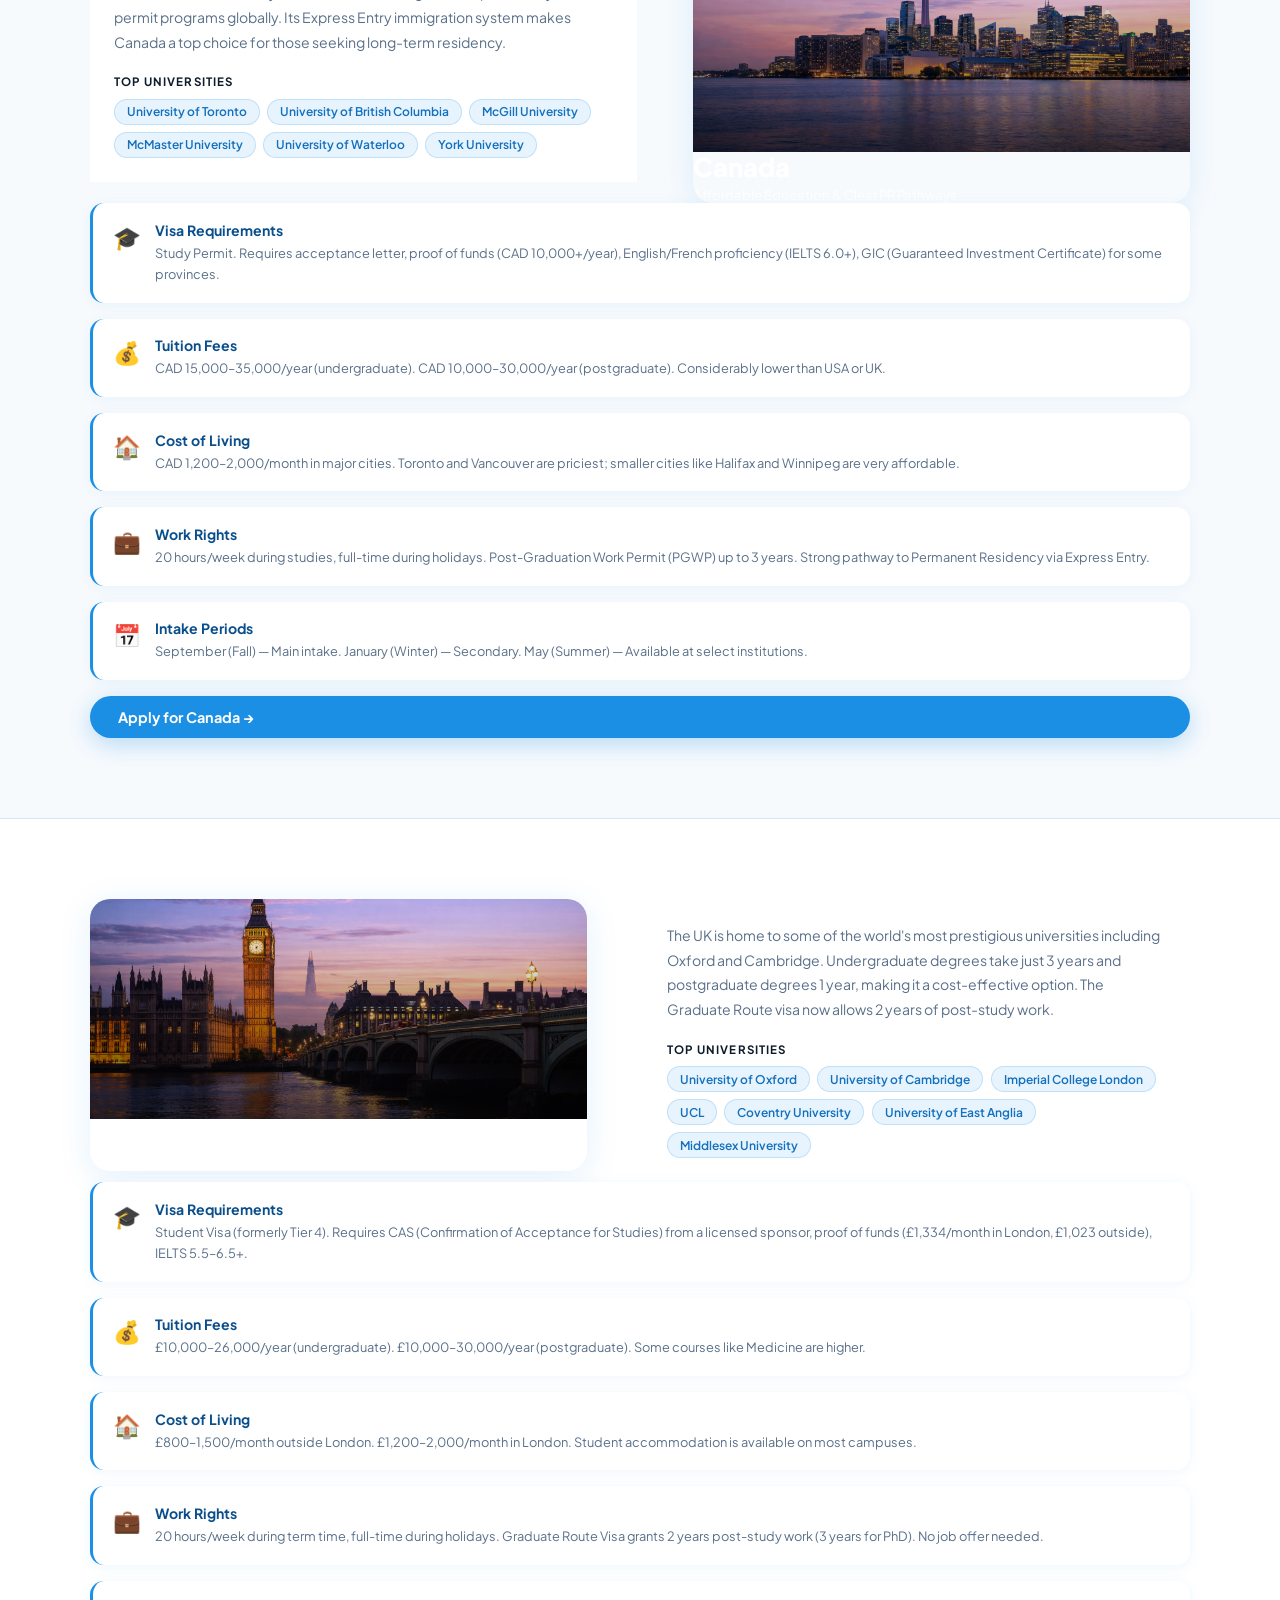
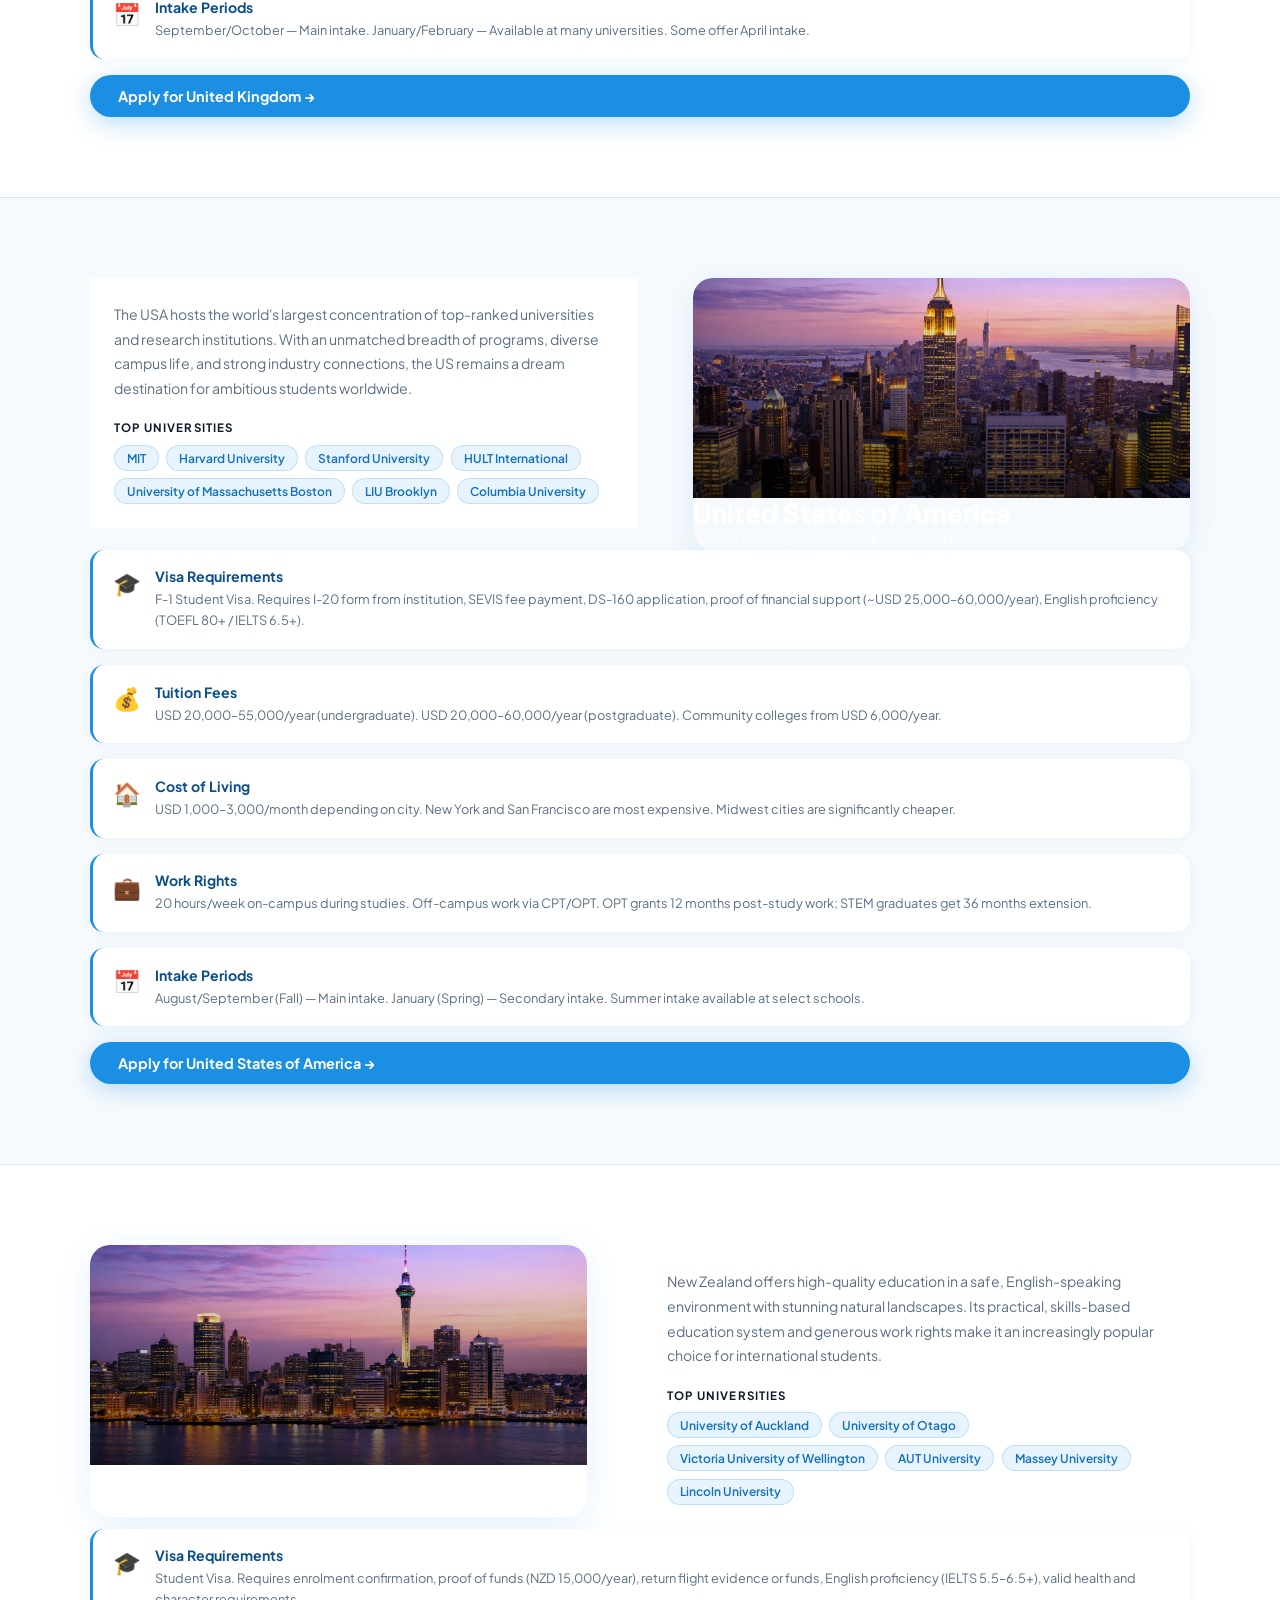
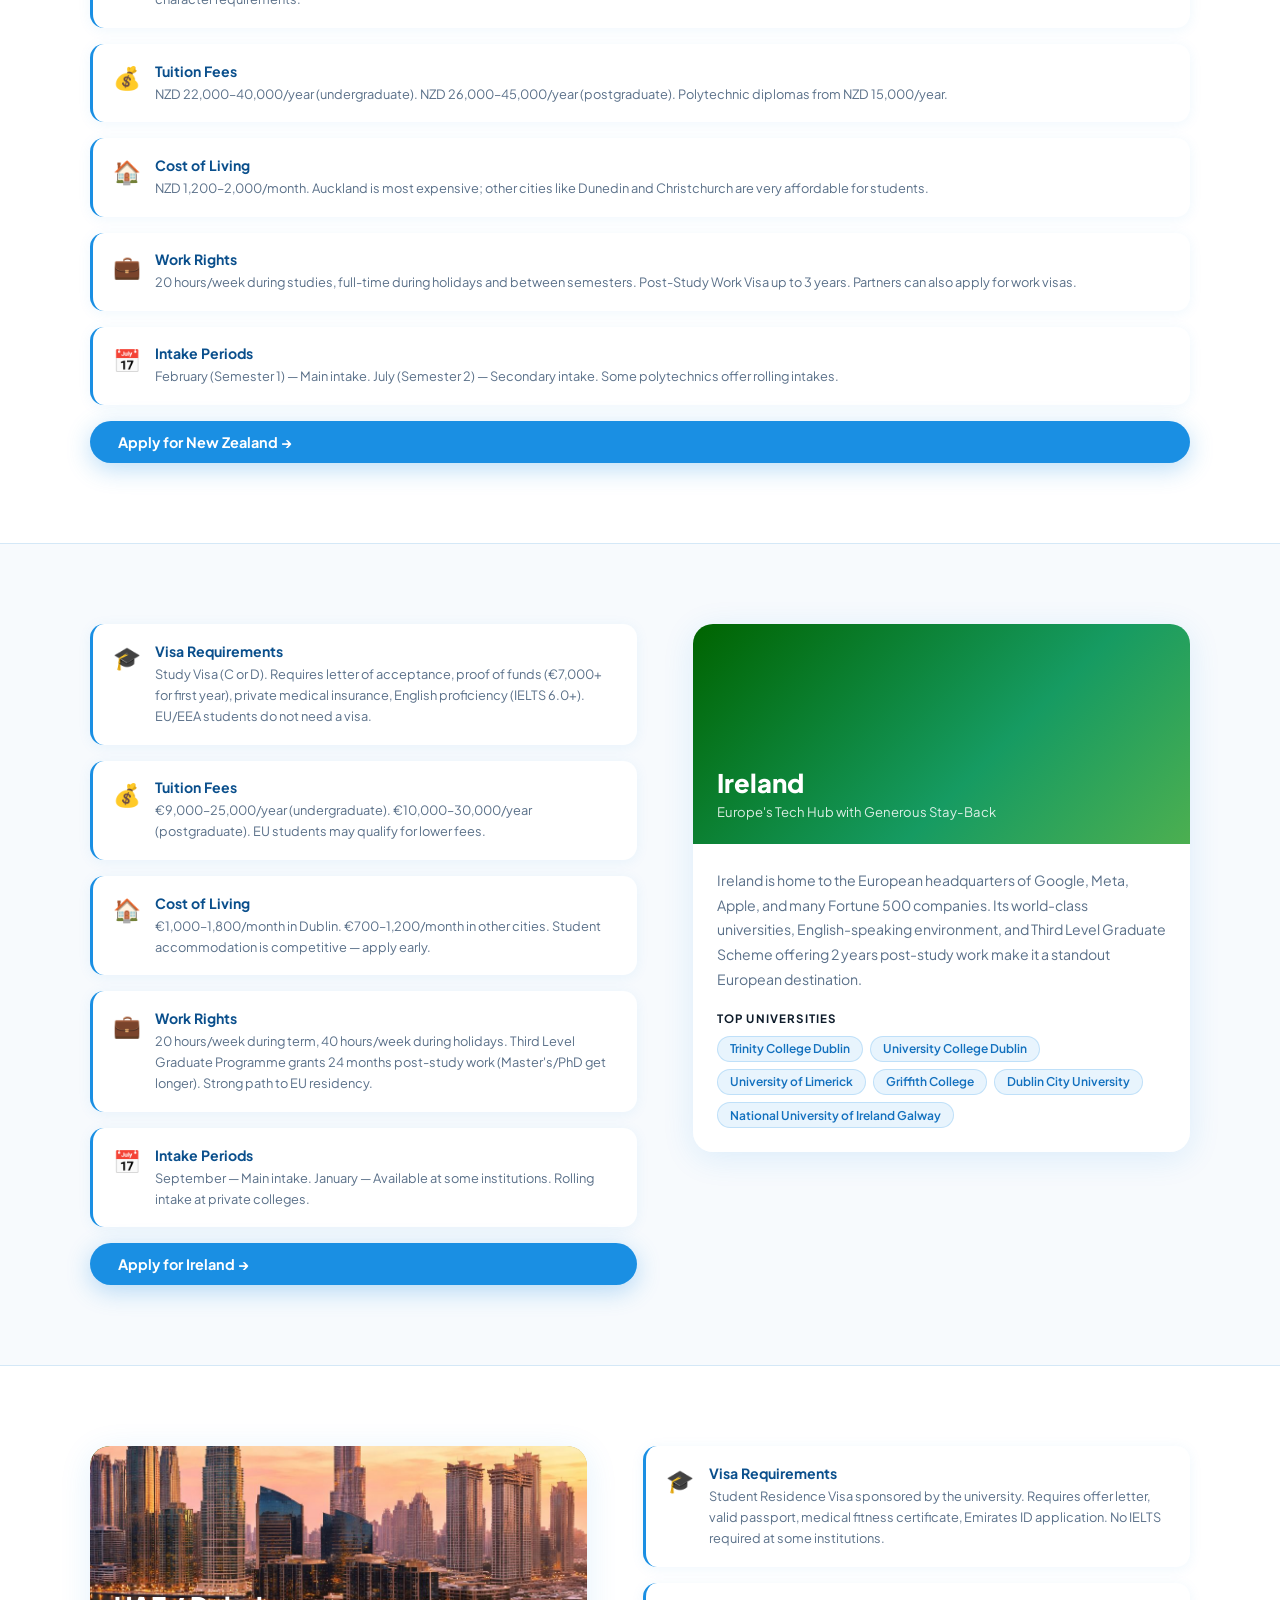
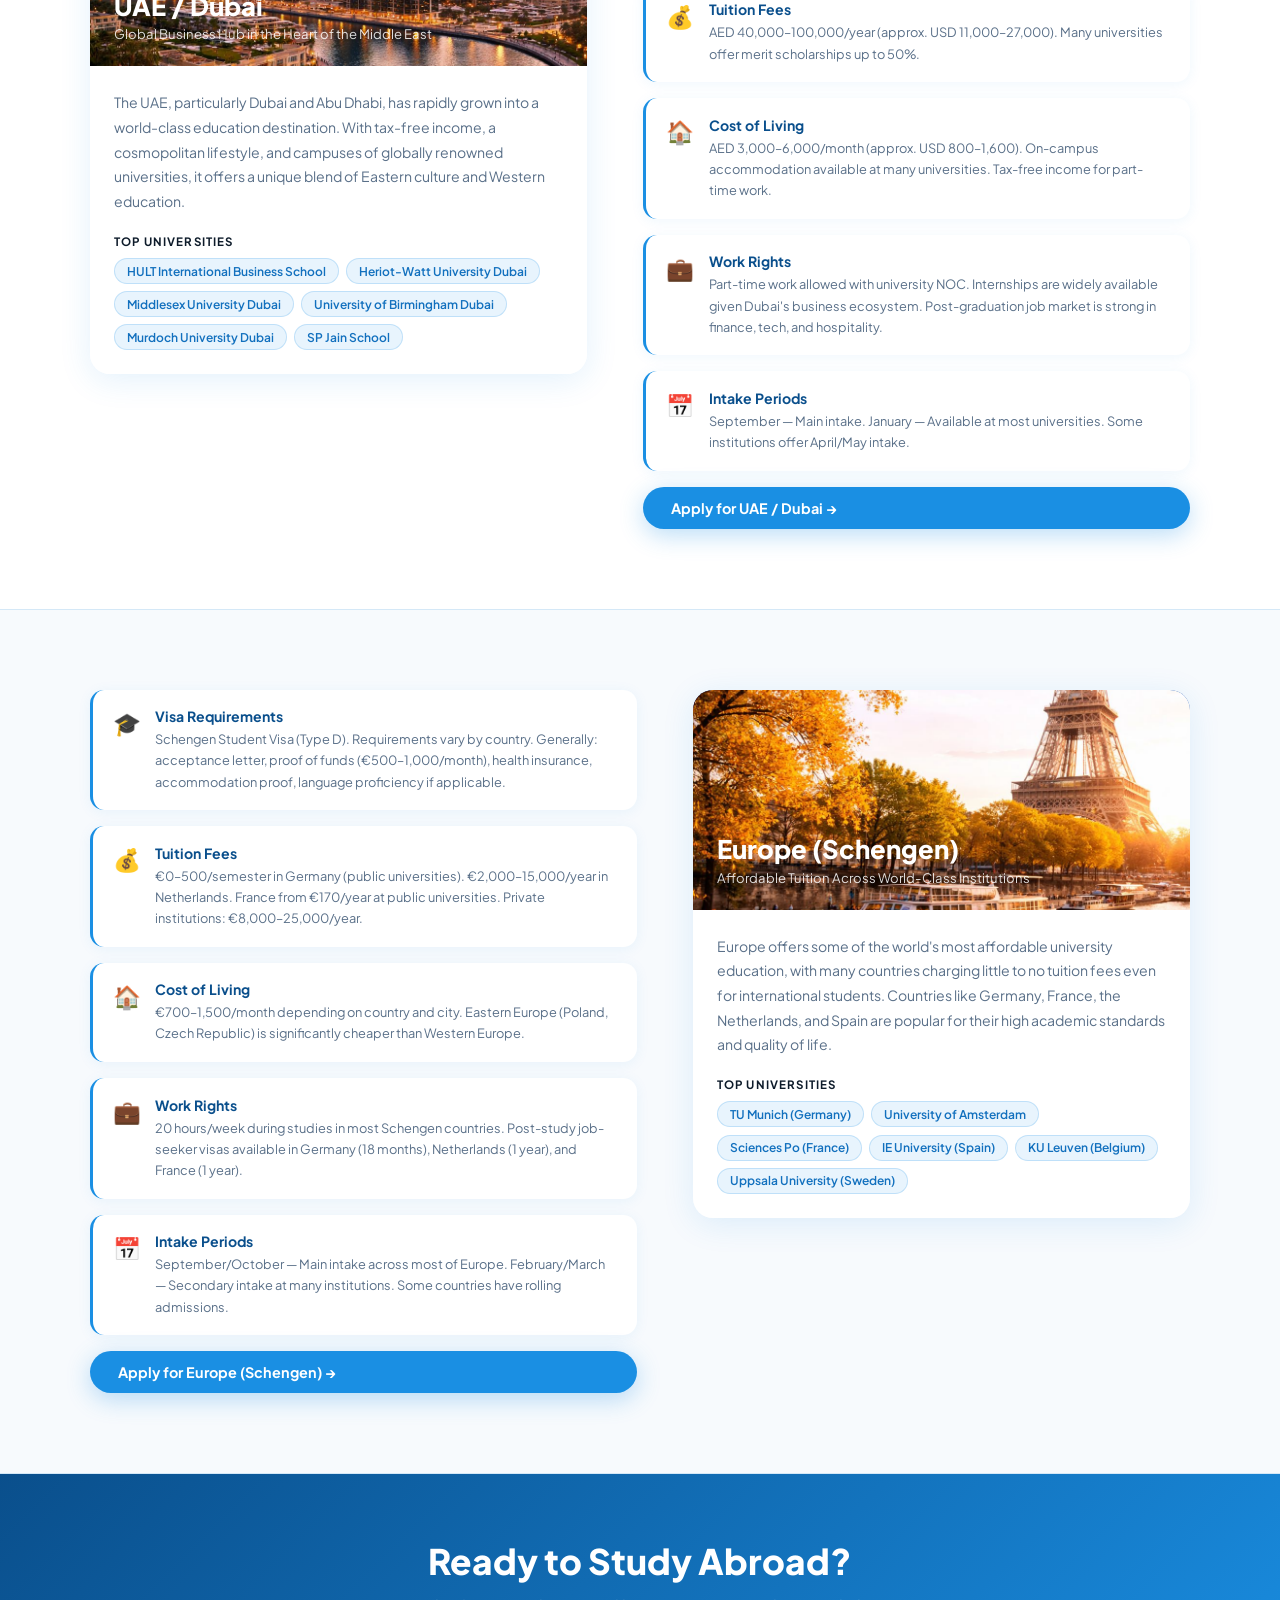
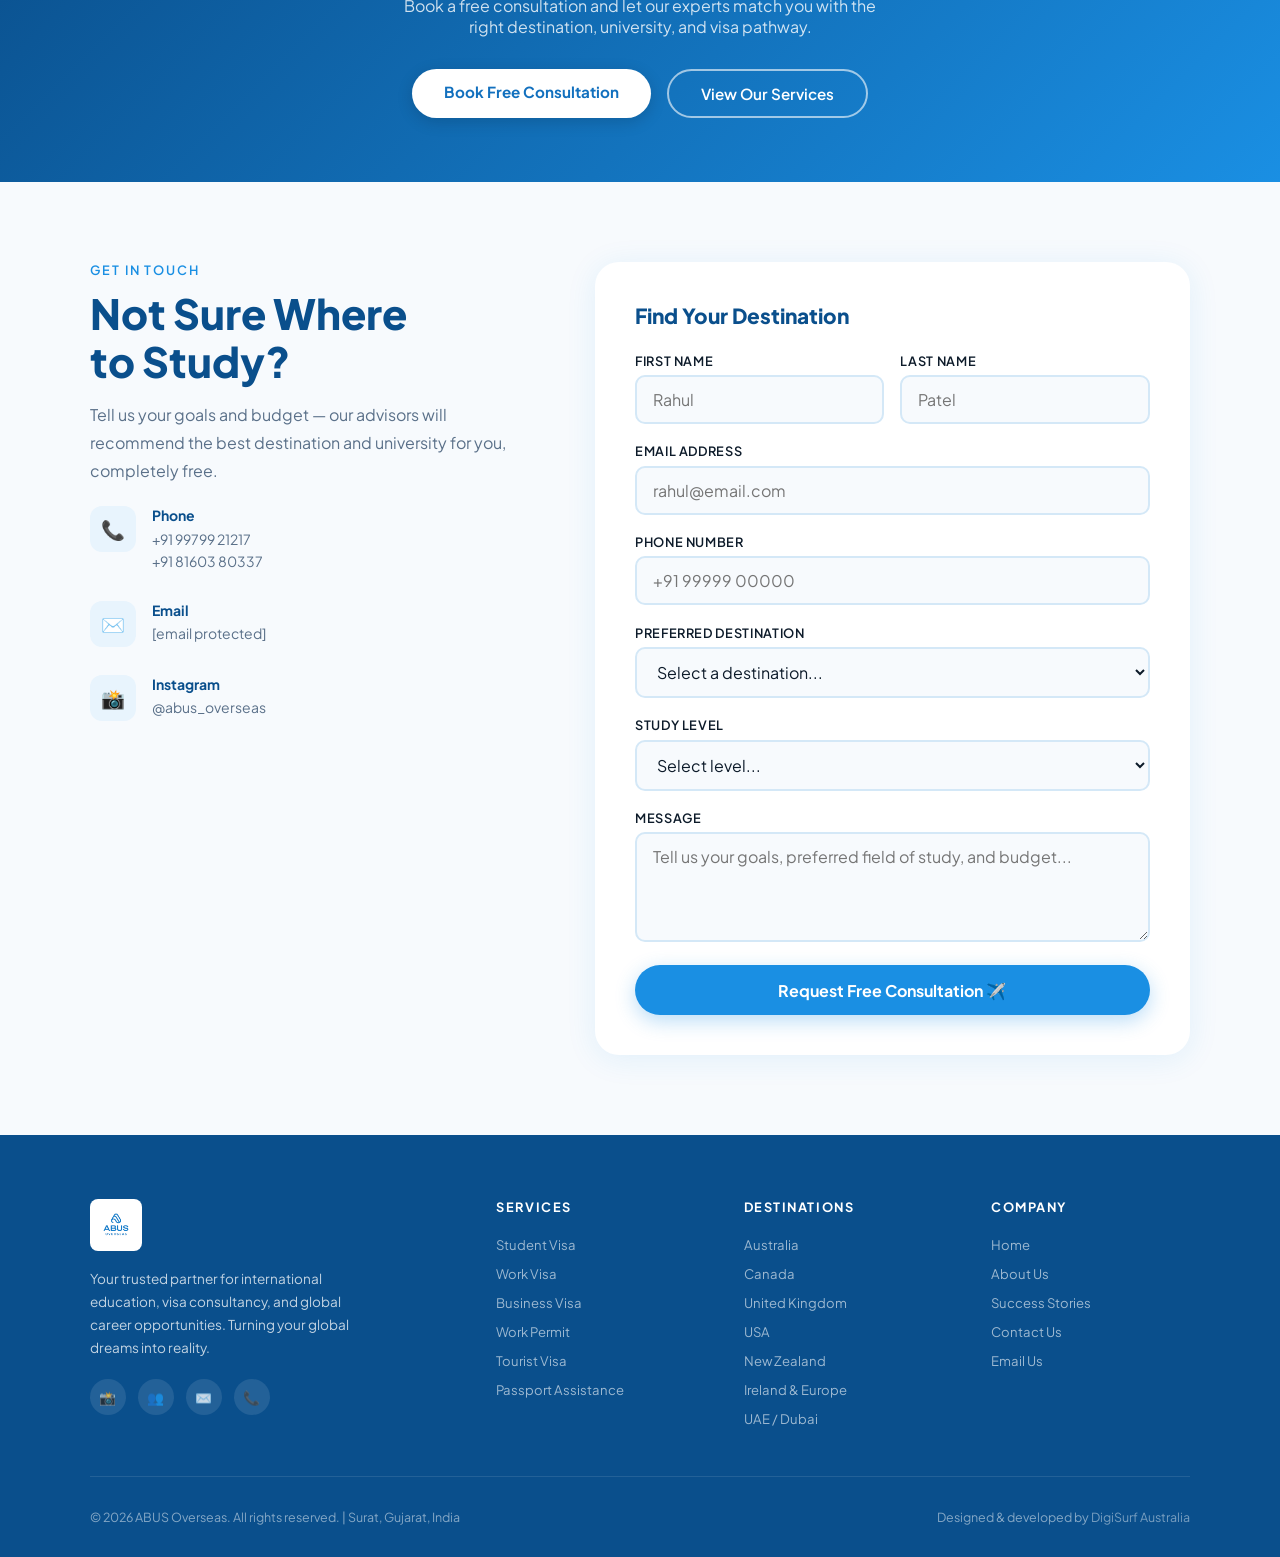
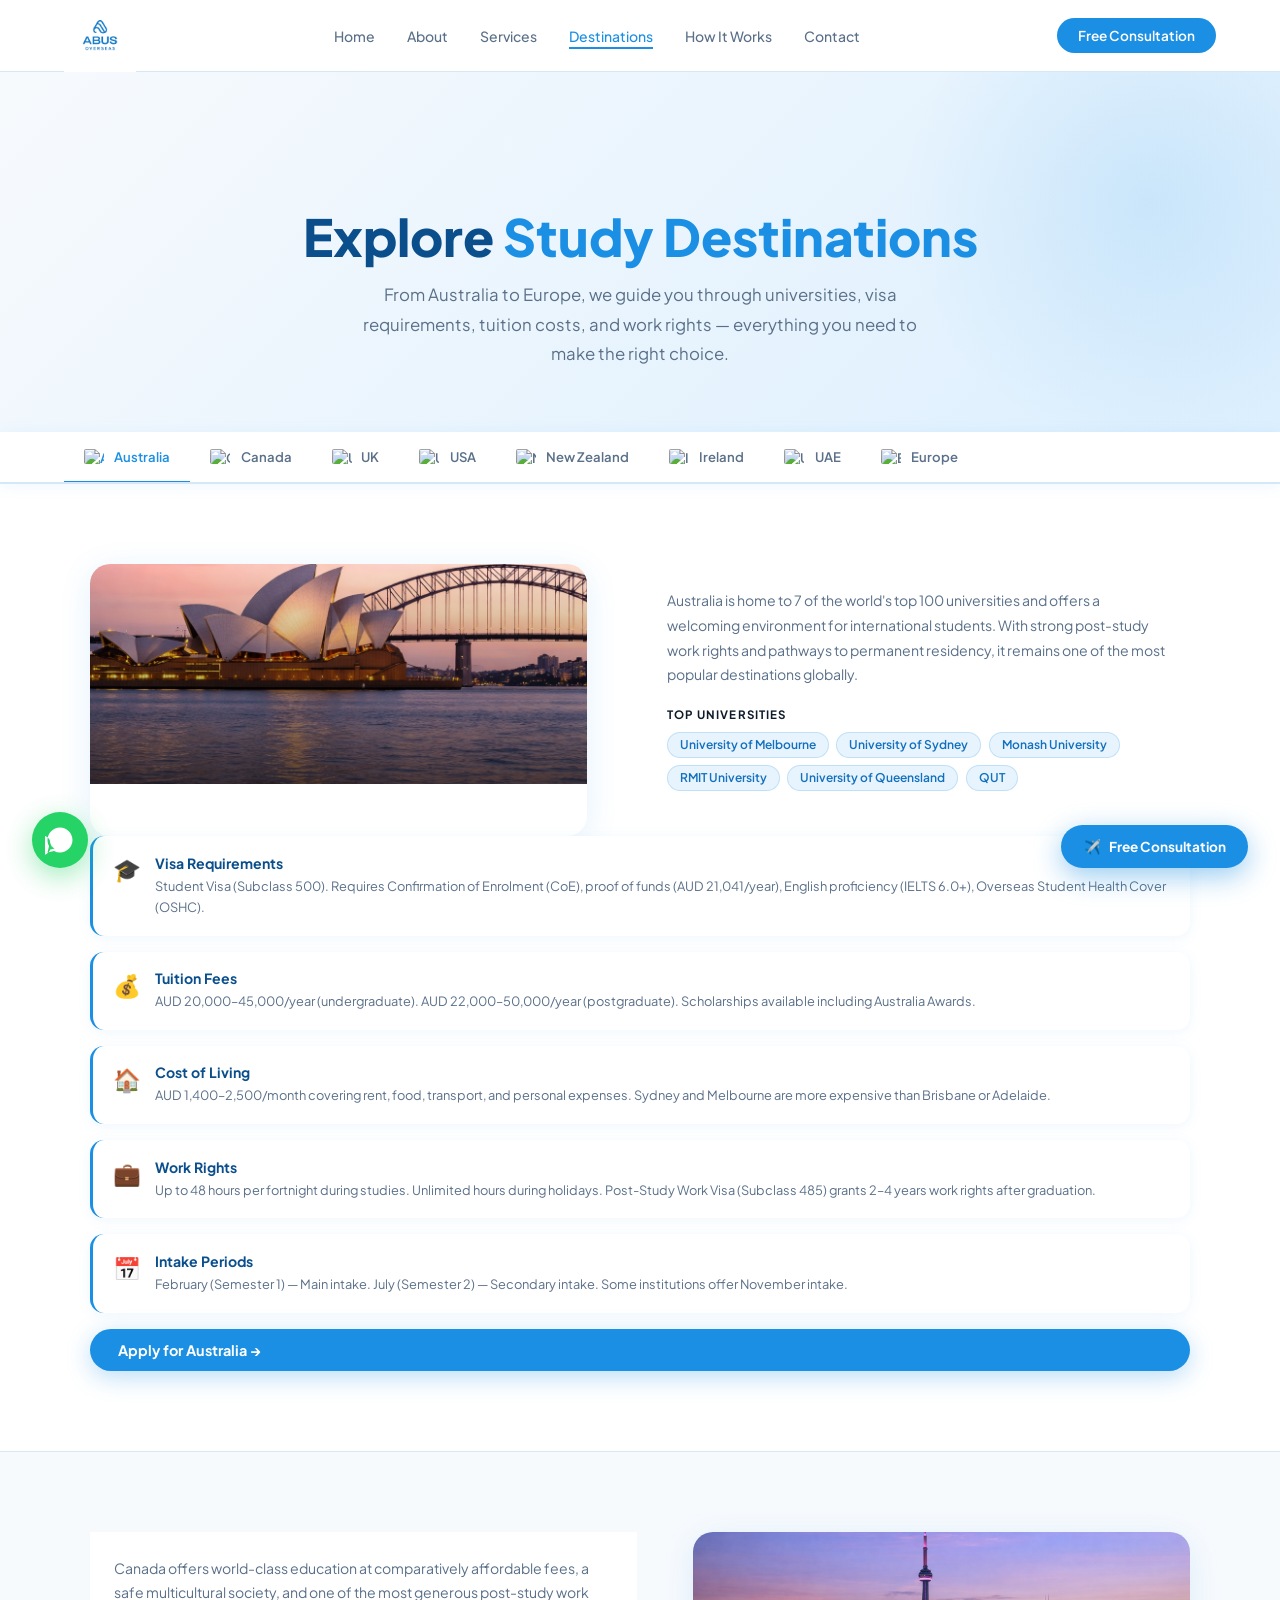
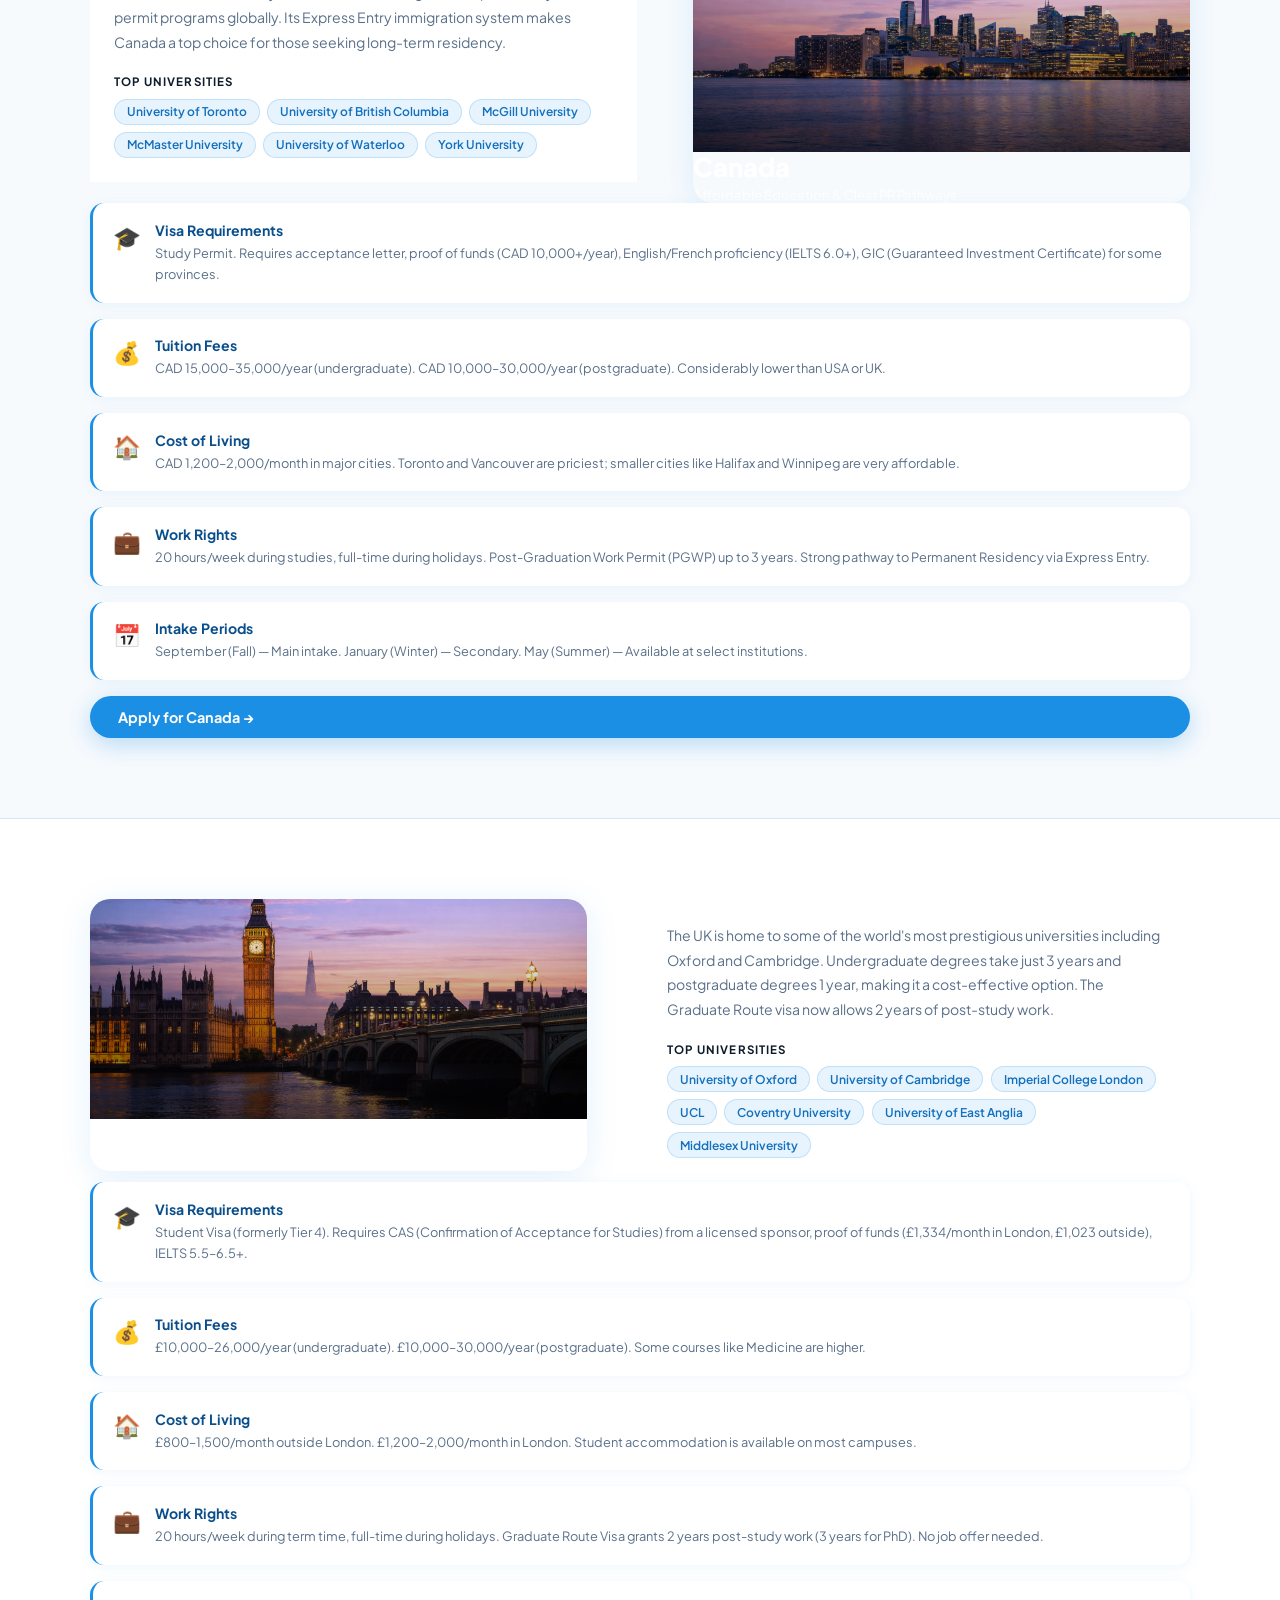
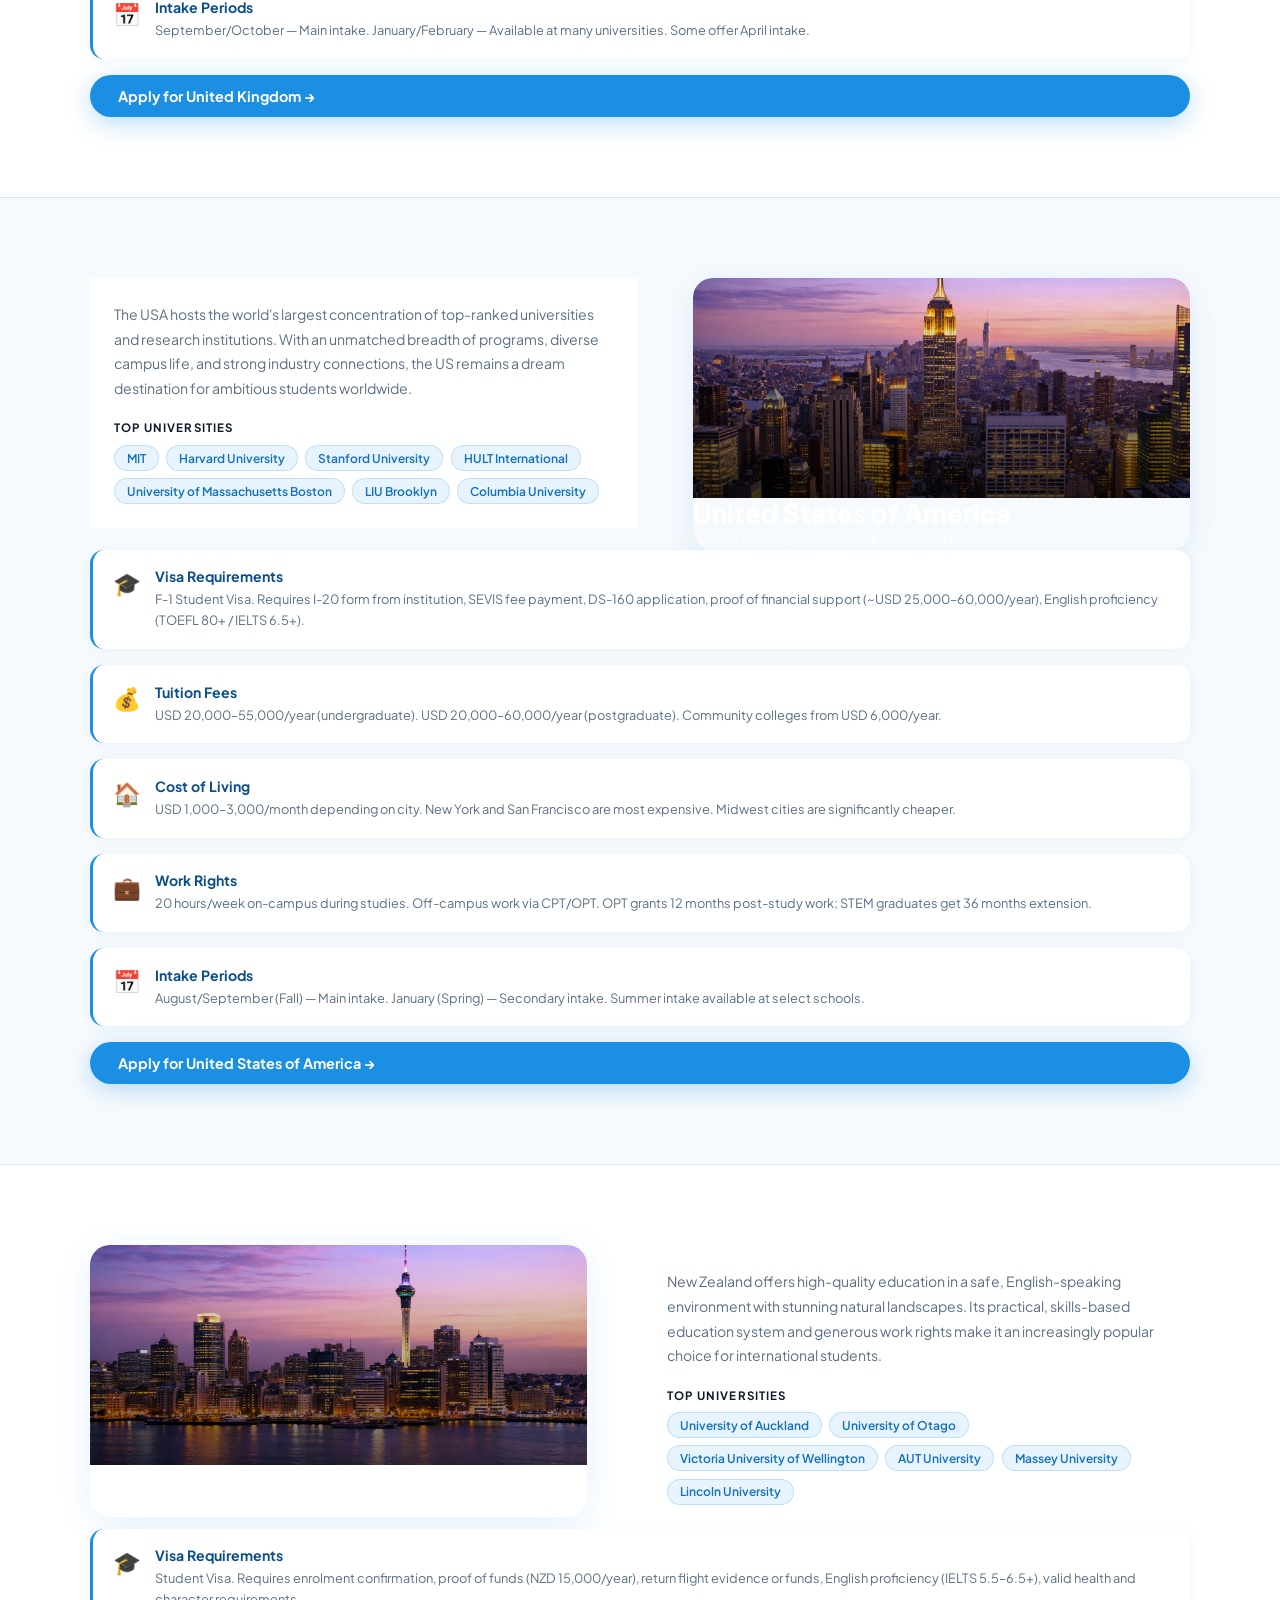
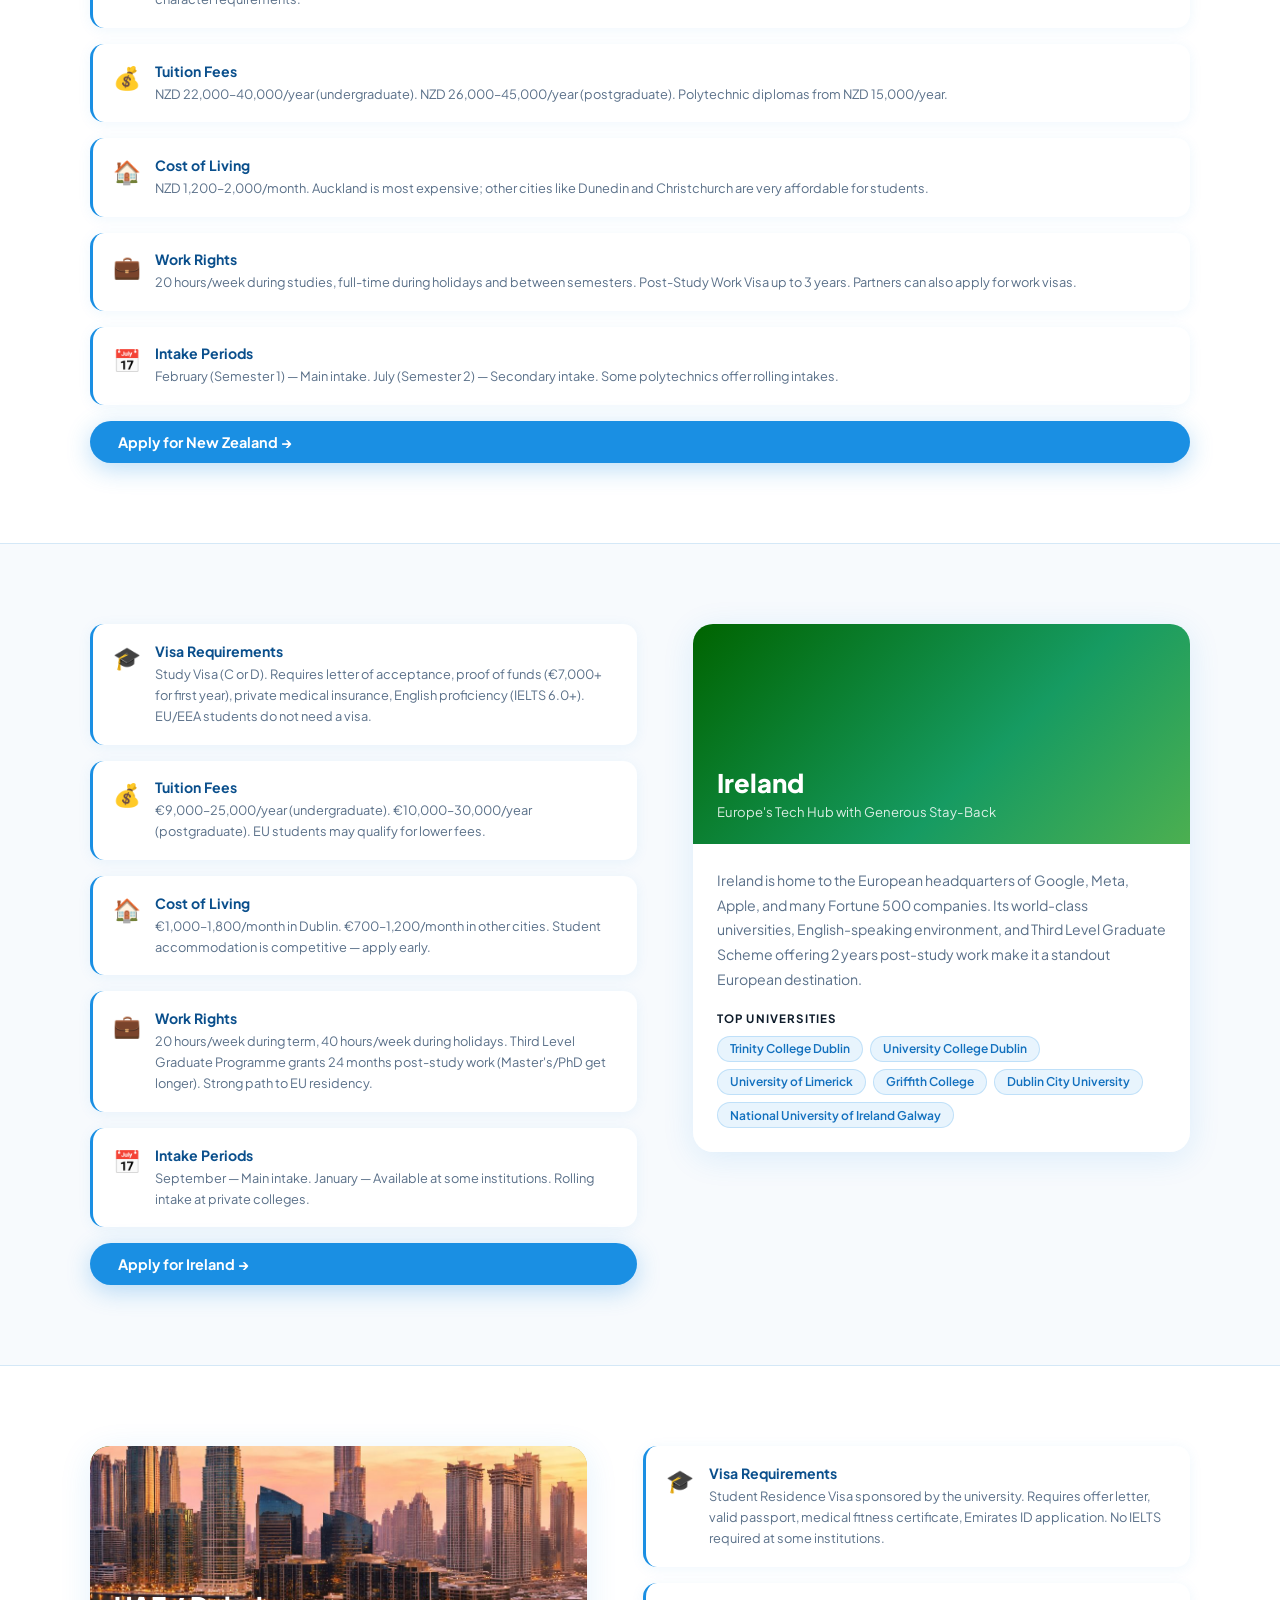
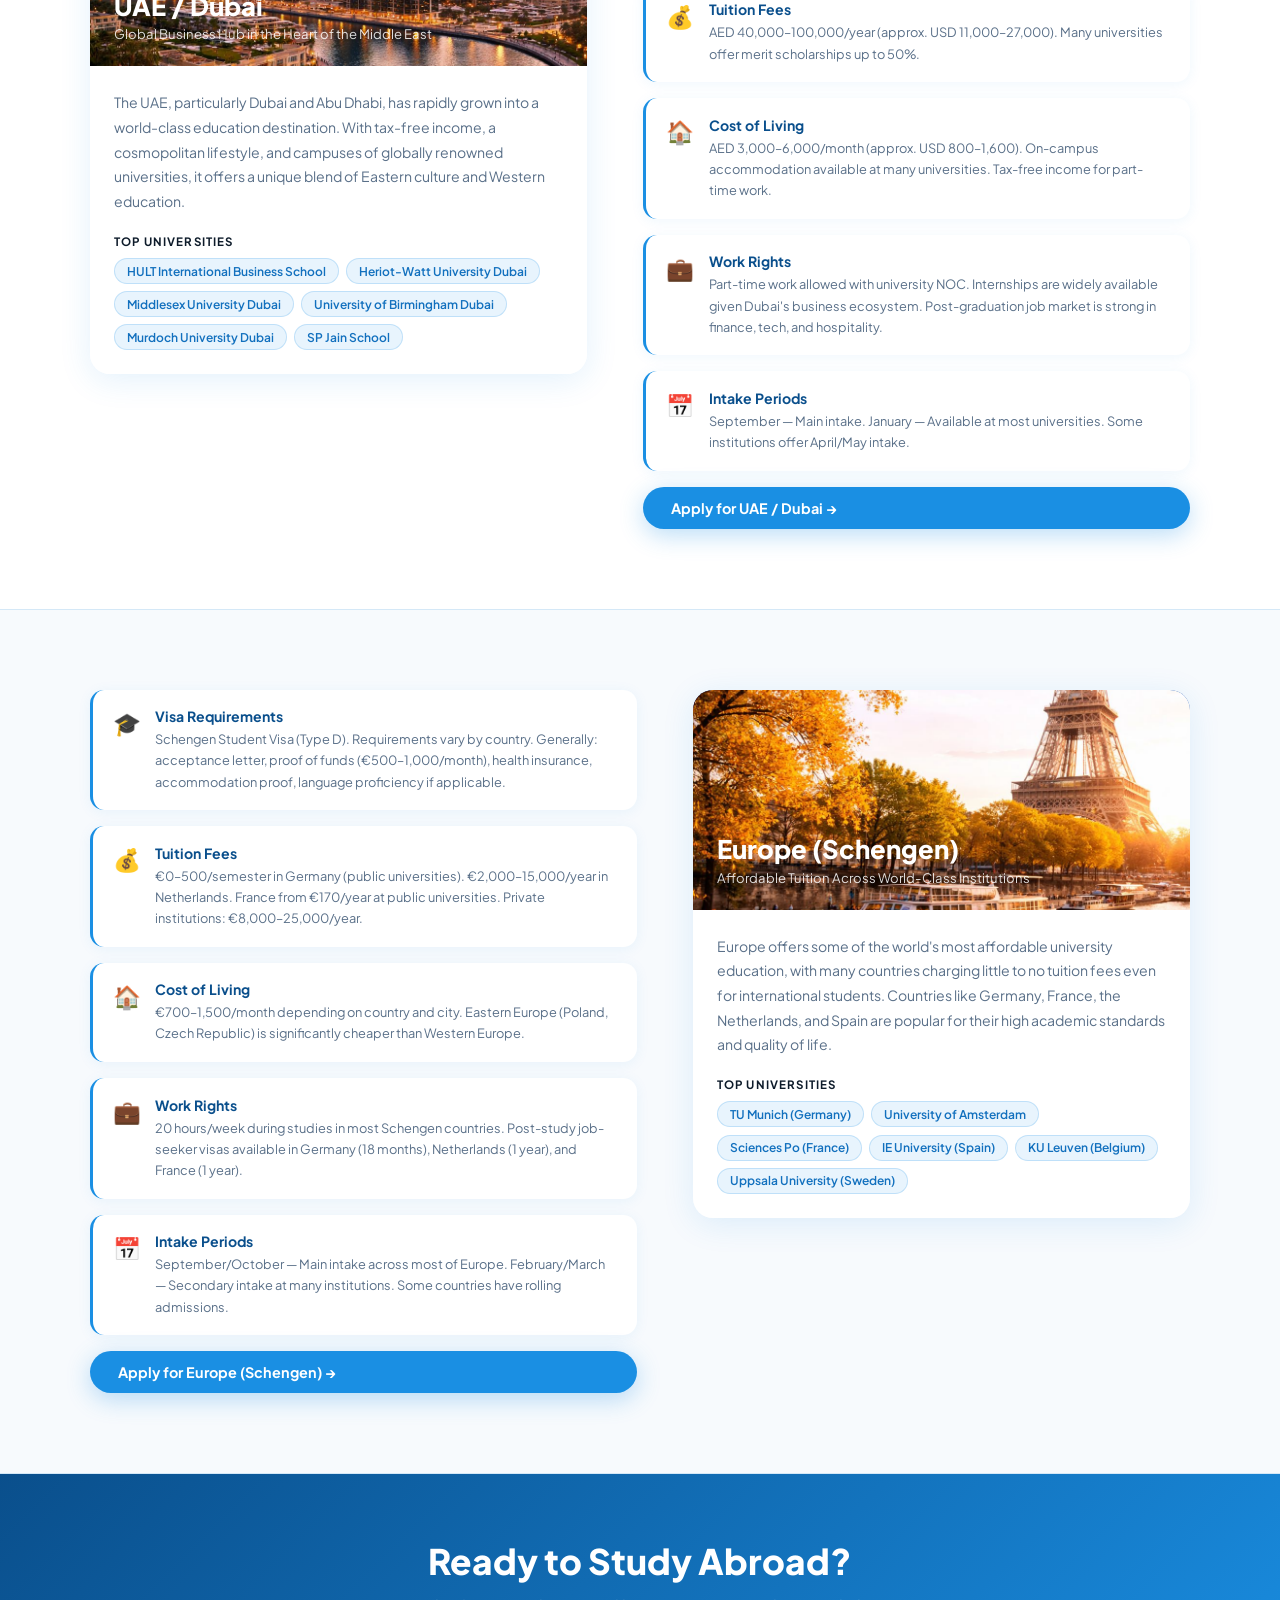
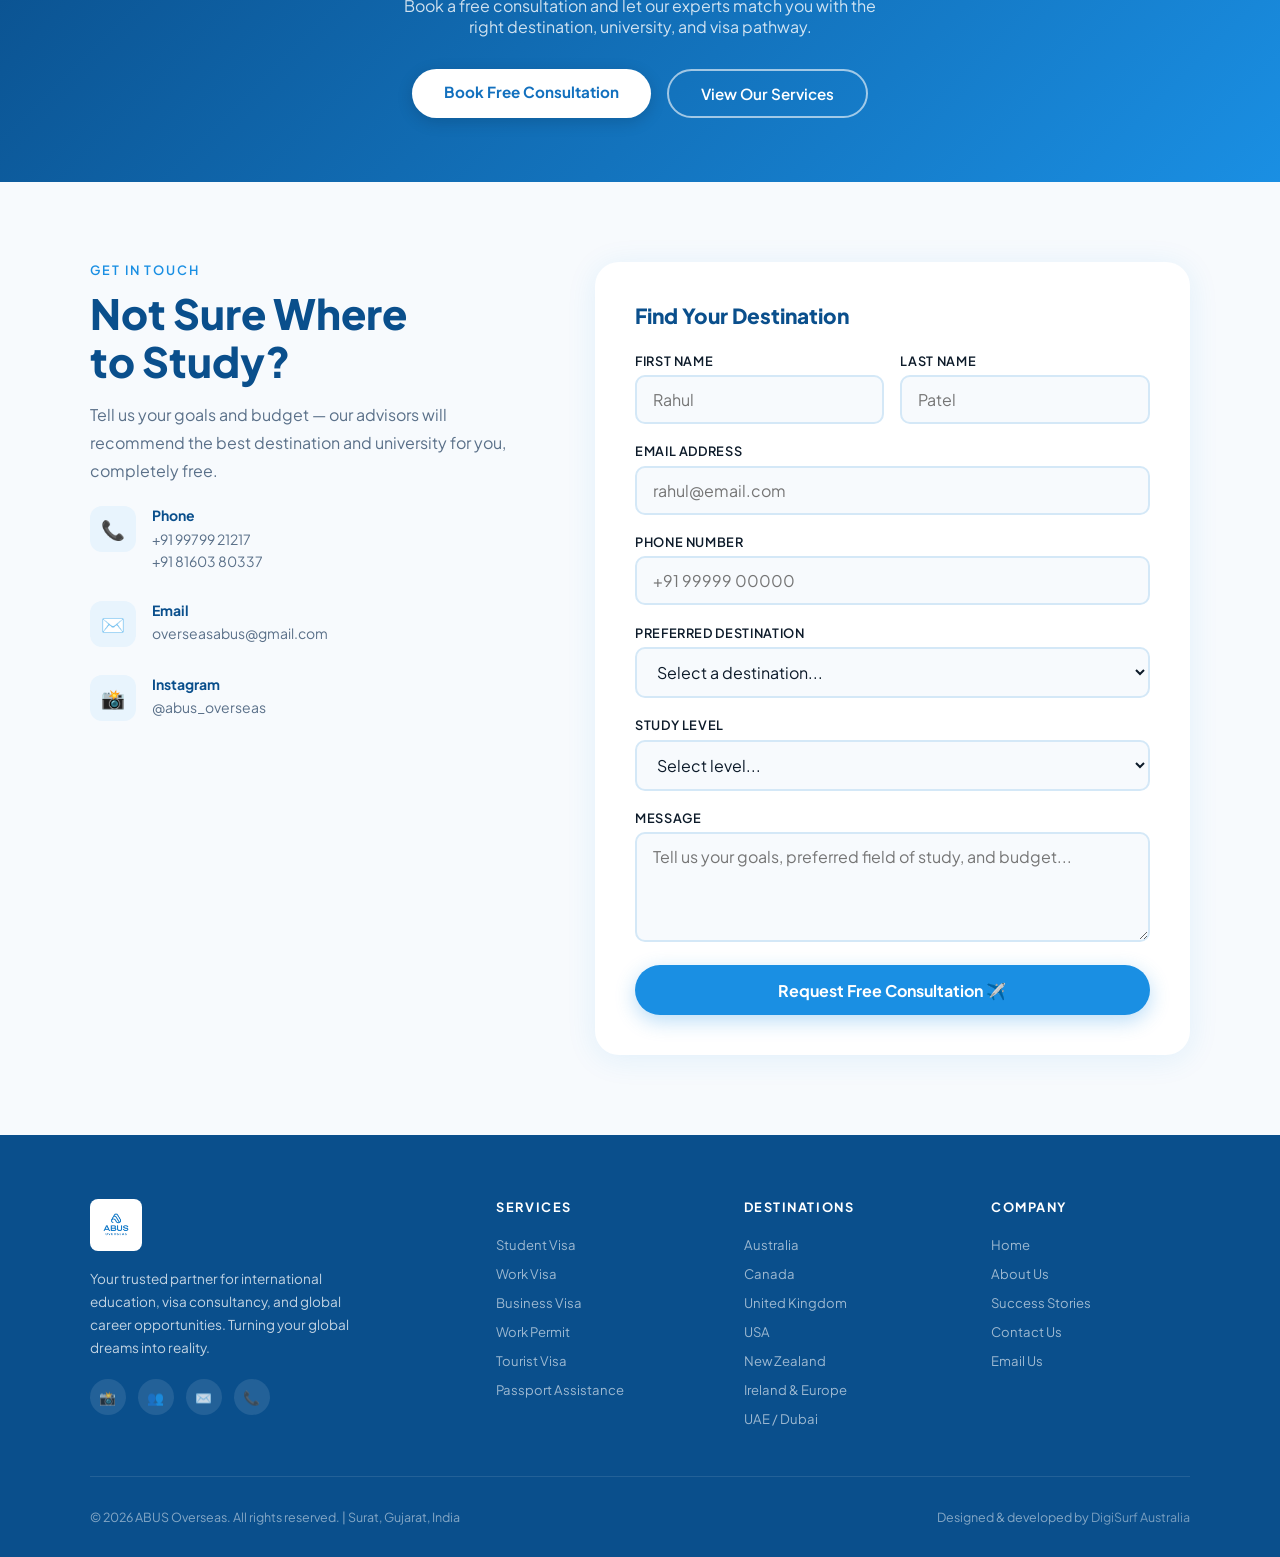
